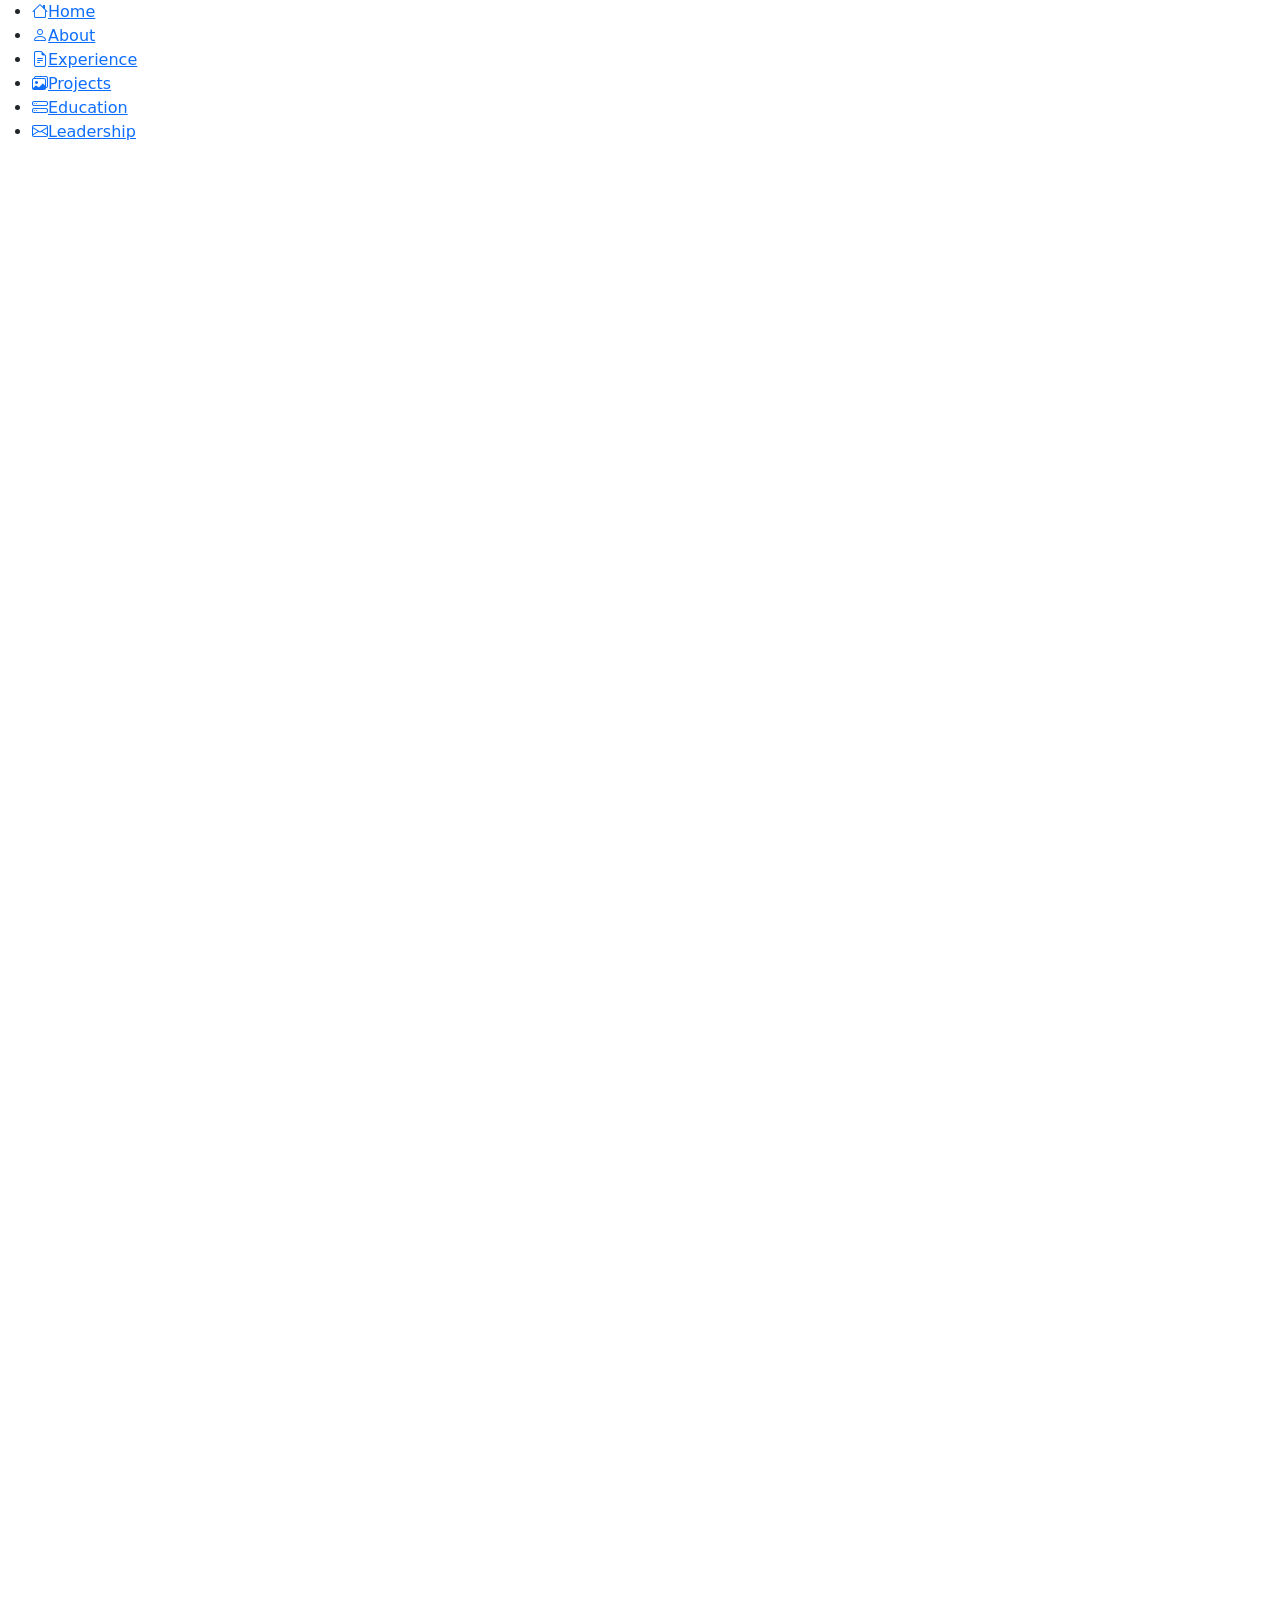
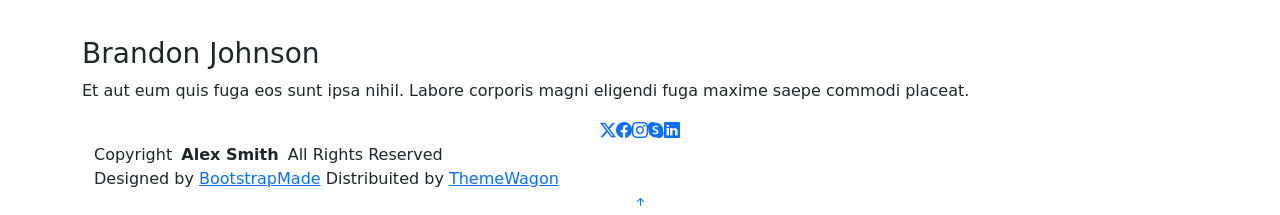
==== index.html @ 1431bc0f "initial commit" ====
<!DOCTYPE html>
<html lang="en">

<head>
  <meta charset="utf-8">
  <meta content="width=device-width, initial-scale=1.0" name="viewport">
  <title>Kashan Ali</title>
  <meta content="" name="description">
  <meta content="" name="keywords">

  <!-- Favicons -->
  <link href="assets/img/favicon.png" rel="icon">
  <link href="assets/img/apple-touch-icon.png" rel="apple-touch-icon">

  <!-- Fonts -->
  <link href="https://fonts.googleapis.com" rel="preconnect">
  <link href="https://fonts.gstatic.com" rel="preconnect" crossorigin>
  <link href="https://fonts.googleapis.com/css2?family=Roboto:ital,wght@0,100;0,300;0,400;0,500;0,700;0,900;1,100;1,300;1,400;1,500;1,700;1,900&family=Poppins:ital,wght@0,100;0,200;0,300;0,400;0,500;0,600;0,700;0,800;0,900;1,100;1,200;1,300;1,400;1,500;1,600;1,700;1,800;1,900&family=Raleway:ital,wght@0,100;0,200;0,300;0,400;0,500;0,600;0,700;0,800;0,900;1,100;1,200;1,300;1,400;1,500;1,600;1,700;1,800;1,900&display=swap" rel="stylesheet">

  <!-- Vendor CSS Files -->
  <link href="assets/vendor/bootstrap/css/bootstrap.min.css" rel="stylesheet">
  <link href="assets/vendor/bootstrap-icons/bootstrap-icons.css" rel="stylesheet">
  <link href="assets/vendor/aos/aos.css" rel="stylesheet">
  <link href="assets/vendor/glightbox/css/glightbox.min.css" rel="stylesheet">
  <link href="assets/vendor/swiper/swiper-bundle.min.css" rel="stylesheet">

  <!-- Main CSS File -->
  <link href="assets/css/main.css" rel="stylesheet">

  <!-- =======================================================
  * Template Name: MyResume
  * Template URL: https://bootstrapmade.com/free-html-bootstrap-template-my-resume/
  * Updated: Jun 29 2024 with Bootstrap v5.3.3
  * Author: BootstrapMade.com
  * License: https://bootstrapmade.com/license/
  ======================================================== -->
</head>

<body class="index-page">

  <header id="header" class="header d-flex flex-column justify-content-center">

    <i class="header-toggle d-xl-none bi bi-list"></i>

    <nav id="navmenu" class="navmenu">
      <ul>
        <li><a href="#hero" class="active"><i class="bi bi-house navicon"></i><span>Home</span></a></li>
        <li><a href="#about"><i class="bi bi-person navicon"></i><span>About</span></a></li>
        <li><a href="#resume"><i class="bi bi-file-earmark-text navicon"></i><span>Experience</span></a></li>
        <li><a href="#portfolio"><i class="bi bi-images navicon"></i><span>Projects</span></a></li>
        <li><a href="#services"><i class="bi bi-hdd-stack navicon"></i><span>Education</span></a></li>
        <li><a href="#contact"><i class="bi bi-envelope navicon"></i><span>Leadership</span></a></li>
      </ul>
    </nav>

  </header>

  <main class="main">

    <!-- Hero Section -->
    <section id="hero" class="hero section light-background">

      <img src="assets/img/hero-bg.jpg" alt="">

      <div class="container" data-aos="zoom-out">
        <div class="row justify-content-center">
          <div class="col-lg-9">
            <h2>Kashan Ali</h2>
            <p>I'm <span class="typed" data-typed-items="Designer, Developer, Freelancer, Photographer">Full-Stack Developer</span><span class="typed-cursor typed-cursor--blink" aria-hidden="true"></span></p>
            <div class="social-links">
              <a href="#"><i class="bi bi-twitter-x"></i></a>
              <a href="#"><i class="bi bi-facebook"></i></a>
              <a href="#"><i class="bi bi-instagram"></i></a>
              <a href="http://www.linkedin.com/in/kashan-ali-khan"><i class="bi bi-linkedin"></i></a>
            </div>
          </div>
        </div>
      </div>

    </section><!-- /Hero Section -->

    <!-- About Section -->
    <section id="about" class="about section">

      <!-- Section Title -->
      <div class="container section-title" data-aos="fade-up">
        <h2>About</h2>
        <p>I am pursuing a Bachelor's in Computer Science, with a focus on web development and software engineering. I am committed to building technical skills and applying them to projects rooted in cultural preservation, particularly around my home region of Chitral, Pakistan. My portfolio reflects hands-on experience across full-stack development, 3D modeling, and a continued passion for learning in these fields.</p>
      </div><!-- End Section Title -->

      <div class="container" data-aos="fade-up" data-aos-delay="100">

        <div class="row gy-4 justify-content-center">
          <div class="col-lg-4">
            <img src="assets/img/profile-img.jpg" class="img-fluid" alt="">
          </div>
          <div class="col-lg-8 content">
            <h2>AI/ML Engineer &amp; Web Developer.</h2>
            <p class="fst-italic py-3">
              Lorem ipsum dolor sit amet, consectetur adipiscing elit, sed do eiusmod tempor incididunt ut labore et dolore
              magna aliqua.
            </p>
            <div class="row">
              <div class="col-lg-6">
                <ul>
                  <li><i class="bi bi-chevron-right"></i> <strong>Birthday:</strong> <span>14 July 2007</span></li>
                  <li><i class="bi bi-chevron-right"></i> <strong>Website:</strong> <span>www.kashan.dev</span></li>
                  <li><i class="bi bi-chevron-right"></i> <strong>Email:</strong> <span>kashanali.mastuj@gmail.com</span></li>
                  <li><i class="bi bi-chevron-right"></i> <strong>City:</strong> <span>Islamabad, Pakistan</span></li>
                </ul>
              </div>
              <div class="col-lg-6">
                <ul>
                  <li><i class="bi bi-chevron-right"></i> <strong>Age:</strong> <span>19</span></li>
                  <li><i class="bi bi-chevron-right"></i> <strong>Degree:</strong> <span>Bachelors</span></li>
                  <li><i class="bi bi-chevron-right"></i> <strong>Linkedin:</strong> <span><a href="http://www.linkedin.com/in/kashan-ali-khan" target="_blank">Link</a></span></li>
                  <li><i class="bi bi-chevron-right"></i> <strong>Github:</strong> <span><a href="https://github.com/Kashan-A1i" target="_blank">Link</a></span></li>
                </ul>
              </div>
            </div>
            <p class="py-3">
              Officiis eligendi itaque labore et dolorum mollitia officiis optio vero. Quisquam sunt adipisci omnis et ut. Nulla accusantium dolor incidunt officia tempore. Et eius omnis.
              Cupiditate ut dicta maxime officiis quidem quia. Sed et consectetur qui quia repellendus itaque neque.
            </p>
          </div>
        </div>

      </div>

    </section><!-- /About Section -->

    <!-- Skills Section -->
    <section id="skills" class="skills section">

      <!-- Section Title -->
      <div class="container section-title" data-aos="fade-up">
        <h2>Skills</h2>
      </div><!-- End Section Title -->

      <div class="container" data-aos="fade-up" data-aos-delay="100">

        <div class="row skills-content skills-animation">

          <div class="col-lg-6">

            <div class="progress">
              <span class="skill"><span>HTML</span> <i class="val">100%</i></span>
              <div class="progress-bar-wrap">
                <div class="progress-bar" role="progressbar" aria-valuenow="100" aria-valuemin="0" aria-valuemax="100"></div>
              </div>
            </div><!-- End Skills Item -->

            <div class="progress">
              <span class="skill"><span>CSS</span> <i class="val">90%</i></span>
              <div class="progress-bar-wrap">
                <div class="progress-bar" role="progressbar" aria-valuenow="90" aria-valuemin="0" aria-valuemax="100"></div>
              </div>
            </div><!-- End Skills Item -->

            <div class="progress">
              <span class="skill"><span>JavaScript</span> <i class="val">75%</i></span>
              <div class="progress-bar-wrap">
                <div class="progress-bar" role="progressbar" aria-valuenow="75" aria-valuemin="0" aria-valuemax="100"></div>
              </div>
            </div><!-- End Skills Item -->

          </div>

          <div class="col-lg-6">

            <div class="progress">
              <span class="skill"><span>PHP</span> <i class="val">80%</i></span>
              <div class="progress-bar-wrap">
                <div class="progress-bar" role="progressbar" aria-valuenow="80" aria-valuemin="0" aria-valuemax="100"></div>
              </div>
            </div><!-- End Skills Item -->

            <div class="progress">
              <span class="skill"><span>WordPress/CMS</span> <i class="val">90%</i></span>
              <div class="progress-bar-wrap">
                <div class="progress-bar" role="progressbar" aria-valuenow="90" aria-valuemin="0" aria-valuemax="100"></div>
              </div>
            </div><!-- End Skills Item -->

            <div class="progress">
              <span class="skill"><span>Photoshop</span> <i class="val">55%</i></span>
              <div class="progress-bar-wrap">
                <div class="progress-bar" role="progressbar" aria-valuenow="55" aria-valuemin="0" aria-valuemax="100"></div>
              </div>
            </div><!-- End Skills Item -->

          </div>

        </div>

      </div>

    </section><!-- /Skills Section -->

    <!-- Resume Section -->
    <section id="resume" class="resume section">

      <!-- Section Title -->
      <div class="container section-title" data-aos="fade-up">
        <h2>Resume</h2>
        <p>Magnam dolores commodi suscipit. Necessitatibus eius consequatur ex aliquid fuga eum quidem. Sit sint consectetur velit. Quisquam quos quisquam cupiditate. Et nemo qui impedit suscipit alias ea. Quia fugiat sit in iste officiis commodi quidem hic quas.</p>
      </div><!-- End Section Title -->

      <div class="container">

        <div class="row">

          <div class="col-lg-6" data-aos="fade-up" data-aos-delay="100">
            <h3 class="resume-title">Sumary</h3>

            <div class="resume-item pb-0">
              <h4>Brandon Johnson</h4>
              <p><em>Innovative and deadline-driven Graphic Designer with 3+ years of experience designing and developing user-centered digital/print marketing material from initial concept to final, polished deliverable.</em></p>
              <ul>
                <li>Portland par 127,Orlando, FL</li>
                <li>(123) 456-7891</li>
                <li>alice.barkley@example.com</li>
              </ul>
            </div><!-- Edn Resume Item -->

            <h3 class="resume-title">Education</h3>
            <div class="resume-item">
              <h4>Master of Fine Arts &amp; Graphic Design</h4>
              <h5>2015 - 2016</h5>
              <p><em>Rochester Institute of Technology, Rochester, NY</em></p>
              <p>Qui deserunt veniam. Et sed aliquam labore tempore sed quisquam iusto autem sit. Ea vero voluptatum qui ut dignissimos deleniti nerada porti sand markend</p>
            </div><!-- Edn Resume Item -->

            <div class="resume-item">
              <h4>Bachelor of Fine Arts &amp; Graphic Design</h4>
              <h5>2010 - 2014</h5>
              <p><em>Rochester Institute of Technology, Rochester, NY</em></p>
              <p>Quia nobis sequi est occaecati aut. Repudiandae et iusto quae reiciendis et quis Eius vel ratione eius unde vitae rerum voluptates asperiores voluptatem Earum molestiae consequatur neque etlon sader mart dila</p>
            </div><!-- Edn Resume Item -->

          </div>

          <div class="col-lg-6" data-aos="fade-up" data-aos-delay="200">
            <h3 class="resume-title">Professional Experience</h3>
            <div class="resume-item">
              <h4>Senior graphic design specialist</h4>
              <h5>2019 - Present</h5>
              <p><em>Experion, New York, NY </em></p>
              <ul>
                <li>Lead in the design, development, and implementation of the graphic, layout, and production communication materials</li>
                <li>Delegate tasks to the 7 members of the design team and provide counsel on all aspects of the project. </li>
                <li>Supervise the assessment of all graphic materials in order to ensure quality and accuracy of the design</li>
                <li>Oversee the efficient use of production project budgets ranging from $2,000 - $25,000</li>
              </ul>
            </div><!-- Edn Resume Item -->

            <div class="resume-item">
              <h4>Graphic design specialist</h4>
              <h5>2017 - 2018</h5>
              <p><em>Stepping Stone Advertising, New York, NY</em></p>
              <ul>
                <li>Developed numerous marketing programs (logos, brochures,infographics, presentations, and advertisements).</li>
                <li>Managed up to 5 projects or tasks at a given time while under pressure</li>
                <li>Recommended and consulted with clients on the most appropriate graphic design</li>
                <li>Created 4+ design presentations and proposals a month for clients and account managers</li>
              </ul>
            </div><!-- Edn Resume Item -->

          </div>

        </div>

      </div>

    </section><!-- /Resume Section -->

    <!-- Portfolio Section -->
    <section id="portfolio" class="portfolio section">

      <!-- Section Title -->
      <div class="container section-title" data-aos="fade-up">
        <h2>Portfolio</h2>
        <p>Magnam dolores commodi suscipit. Necessitatibus eius consequatur ex aliquid fuga eum quidem. Sit sint consectetur velit. Quisquam quos quisquam cupiditate. Et nemo qui impedit suscipit alias ea. Quia fugiat sit in iste officiis commodi quidem hic quas.</p>
      </div><!-- End Section Title -->

      <div class="container">

        <div class="isotope-layout" data-default-filter="*" data-layout="masonry" data-sort="original-order">

          <ul class="portfolio-filters isotope-filters" data-aos="fade-up" data-aos-delay="100">
            <li data-filter="*" class="filter-active">All</li>
            <li data-filter=".filter-app">App</li>
            <li data-filter=".filter-product">Card</li>
            <li data-filter=".filter-branding">Web</li>
          </ul><!-- End Portfolio Filters -->

          <div class="row gy-4 isotope-container" data-aos="fade-up" data-aos-delay="200">

            <div class="col-lg-4 col-md-6 portfolio-item isotope-item filter-app">
              <img src="assets/img/masonry-portfolio/masonry-portfolio-1.jpg" class="img-fluid" alt="">
              <div class="portfolio-info">
                <h4>App 1</h4>
                <p>Lorem ipsum, dolor sit</p>
                <a href="assets/img/masonry-portfolio/masonry-portfolio-1.jpg" title="App 1" data-gallery="portfolio-gallery-app" class="glightbox preview-link"><i class="bi bi-zoom-in"></i></a>
                <a href="portfolio-details.html" title="More Details" class="details-link"><i class="bi bi-link-45deg"></i></a>
              </div>
            </div><!-- End Portfolio Item -->

            <div class="col-lg-4 col-md-6 portfolio-item isotope-item filter-product">
              <img src="assets/img/masonry-portfolio/masonry-portfolio-2.jpg" class="img-fluid" alt="">
              <div class="portfolio-info">
                <h4>Product 1</h4>
                <p>Lorem ipsum, dolor sit</p>
                <a href="assets/img/masonry-portfolio/masonry-portfolio-2.jpg" title="Product 1" data-gallery="portfolio-gallery-product" class="glightbox preview-link"><i class="bi bi-zoom-in"></i></a>
                <a href="portfolio-details.html" title="More Details" class="details-link"><i class="bi bi-link-45deg"></i></a>
              </div>
            </div><!-- End Portfolio Item -->

            <div class="col-lg-4 col-md-6 portfolio-item isotope-item filter-branding">
              <img src="assets/img/masonry-portfolio/masonry-portfolio-3.jpg" class="img-fluid" alt="">
              <div class="portfolio-info">
                <h4>Branding 1</h4>
                <p>Lorem ipsum, dolor sit</p>
                <a href="assets/img/masonry-portfolio/masonry-portfolio-3.jpg" title="Branding 1" data-gallery="portfolio-gallery-branding" class="glightbox preview-link"><i class="bi bi-zoom-in"></i></a>
                <a href="portfolio-details.html" title="More Details" class="details-link"><i class="bi bi-link-45deg"></i></a>
              </div>
            </div><!-- End Portfolio Item -->

            <div class="col-lg-4 col-md-6 portfolio-item isotope-item filter-app">
              <img src="assets/img/masonry-portfolio/masonry-portfolio-4.jpg" class="img-fluid" alt="">
              <div class="portfolio-info">
                <h4>App 2</h4>
                <p>Lorem ipsum, dolor sit</p>
                <a href="assets/img/masonry-portfolio/masonry-portfolio-4.jpg" title="App 2" data-gallery="portfolio-gallery-app" class="glightbox preview-link"><i class="bi bi-zoom-in"></i></a>
                <a href="portfolio-details.html" title="More Details" class="details-link"><i class="bi bi-link-45deg"></i></a>
              </div>
            </div><!-- End Portfolio Item -->

            <div class="col-lg-4 col-md-6 portfolio-item isotope-item filter-product">
              <img src="assets/img/masonry-portfolio/masonry-portfolio-5.jpg" class="img-fluid" alt="">
              <div class="portfolio-info">
                <h4>Product 2</h4>
                <p>Lorem ipsum, dolor sit</p>
                <a href="assets/img/masonry-portfolio/masonry-portfolio-5.jpg" title="Product 2" data-gallery="portfolio-gallery-product" class="glightbox preview-link"><i class="bi bi-zoom-in"></i></a>
                <a href="portfolio-details.html" title="More Details" class="details-link"><i class="bi bi-link-45deg"></i></a>
              </div>
            </div><!-- End Portfolio Item -->

            <div class="col-lg-4 col-md-6 portfolio-item isotope-item filter-branding">
              <img src="assets/img/masonry-portfolio/masonry-portfolio-6.jpg" class="img-fluid" alt="">
              <div class="portfolio-info">
                <h4>Branding 2</h4>
                <p>Lorem ipsum, dolor sit</p>
                <a href="assets/img/masonry-portfolio/masonry-portfolio-6.jpg" title="Branding 2" data-gallery="portfolio-gallery-branding" class="glightbox preview-link"><i class="bi bi-zoom-in"></i></a>
                <a href="portfolio-details.html" title="More Details" class="details-link"><i class="bi bi-link-45deg"></i></a>
              </div>
            </div><!-- End Portfolio Item -->

            <div class="col-lg-4 col-md-6 portfolio-item isotope-item filter-app">
              <img src="assets/img/masonry-portfolio/masonry-portfolio-7.jpg" class="img-fluid" alt="">
              <div class="portfolio-info">
                <h4>App 3</h4>
                <p>Lorem ipsum, dolor sit</p>
                <a href="assets/img/masonry-portfolio/masonry-portfolio-7.jpg" title="App 3" data-gallery="portfolio-gallery-app" class="glightbox preview-link"><i class="bi bi-zoom-in"></i></a>
                <a href="portfolio-details.html" title="More Details" class="details-link"><i class="bi bi-link-45deg"></i></a>
              </div>
            </div><!-- End Portfolio Item -->

            <div class="col-lg-4 col-md-6 portfolio-item isotope-item filter-product">
              <img src="assets/img/masonry-portfolio/masonry-portfolio-8.jpg" class="img-fluid" alt="">
              <div class="portfolio-info">
                <h4>Product 3</h4>
                <p>Lorem ipsum, dolor sit</p>
                <a href="assets/img/masonry-portfolio/masonry-portfolio-8.jpg" title="Product 3" data-gallery="portfolio-gallery-product" class="glightbox preview-link"><i class="bi bi-zoom-in"></i></a>
                <a href="portfolio-details.html" title="More Details" class="details-link"><i class="bi bi-link-45deg"></i></a>
              </div>
            </div><!-- End Portfolio Item -->

            <div class="col-lg-4 col-md-6 portfolio-item isotope-item filter-branding">
              <img src="assets/img/masonry-portfolio/masonry-portfolio-9.jpg" class="img-fluid" alt="">
              <div class="portfolio-info">
                <h4>Branding 3</h4>
                <p>Lorem ipsum, dolor sit</p>
                <a href="assets/img/masonry-portfolio/masonry-portfolio-9.jpg" title="Branding 2" data-gallery="portfolio-gallery-branding" class="glightbox preview-link"><i class="bi bi-zoom-in"></i></a>
                <a href="portfolio-details.html" title="More Details" class="details-link"><i class="bi bi-link-45deg"></i></a>
              </div>
            </div><!-- End Portfolio Item -->

          </div><!-- End Portfolio Container -->

        </div>

      </div>

    </section><!-- /Portfolio Section -->

    <!-- Services Section -->
    <section id="services" class="services section">

      <!-- Section Title -->
      <div class="container section-title" data-aos="fade-up">
        <h2>Services</h2>
        <p>Magnam dolores commodi suscipit. Necessitatibus eius consequatur ex aliquid fuga eum quidem. Sit sint consectetur velit. Quisquam quos quisquam cupiditate. Et nemo qui impedit suscipit alias ea. Quia fugiat sit in iste officiis commodi quidem hic quas.</p>
      </div><!-- End Section Title -->

      <div class="container">

        <div class="row gy-4">

          <div class="col-lg-4 col-md-6" data-aos="fade-up" data-aos-delay="100">
            <div class="service-item item-cyan position-relative">
              <div class="icon">
                <svg width="100" height="100" viewBox="0 0 600 600" xmlns="http://www.w3.org/2000/svg">
                  <path stroke="none" stroke-width="0" fill="#f5f5f5" d="M300,521.0016835830174C376.1290562159157,517.8887921683347,466.0731472004068,529.7835943286574,510.70327084640275,468.03025145048787C554.3714126377745,407.6079735673963,508.03601936045806,328.9844924480964,491.2728898941984,256.3432110539036C474.5976632858925,184.082847569629,479.9380746630129,96.60480741107993,416.23090153303,58.64404602377083C348.86323505073057,18.502131276798302,261.93793281208167,40.57373210992963,193.5410806939664,78.93577620505333C130.42746243093433,114.334589627462,98.30271207620316,179.96522072025542,76.75703585869454,249.04625023123273C51.97151888228291,328.5150500222984,13.704378332031375,421.85034740162234,66.52175969318436,486.19268352777647C119.04800174914682,550.1803526380478,217.28368757567262,524.383925680826,300,521.0016835830174"></path>
                </svg>
                <i class="bi bi-activity"></i>
              </div>
              <a href="#" class="stretched-link">
                <h3>Nesciunt Mete</h3>
              </a>
              <p>Provident nihil minus qui consequatur non omnis maiores. Eos accusantium minus dolores iure perferendis tempore et consequatur.</p>
            </div>
          </div><!-- End Service Item -->

          <div class="col-lg-4 col-md-6" data-aos="fade-up" data-aos-delay="200">
            <div class="service-item item-orange position-relative">
              <div class="icon">
                <svg width="100" height="100" viewBox="0 0 600 600" xmlns="http://www.w3.org/2000/svg">
                  <path stroke="none" stroke-width="0" fill="#f5f5f5" d="M300,582.0697525312426C382.5290701553225,586.8405444964366,449.9789794690241,525.3245884688669,502.5850820975895,461.55621195738473C556.606425686781,396.0723002908107,615.8543463187945,314.28637112970534,586.6730223649479,234.56875336149918C558.9533121215079,158.8439757836574,454.9685369536778,164.00468322053177,381.49747125262974,130.76875717737553C312.15926192815925,99.40240125094834,248.97055460311594,18.661163978235184,179.8680185752513,50.54337015887873C110.5421016452524,82.52863877960104,119.82277516462835,180.83849132639028,109.12597500060166,256.43424936330496C100.08760227029461,320.3096726198365,92.17705696193138,384.0621239912766,124.79988738764834,439.7174275375508C164.83382741302287,508.01625554203684,220.96474134820875,577.5009287672846,300,582.0697525312426"></path>
                </svg>
                <i class="bi bi-broadcast"></i>
              </div>
              <a href="#" class="stretched-link">
                <h3>Eosle Commodi</h3>
              </a>
              <p>Ut autem aut autem non a. Sint sint sit facilis nam iusto sint. Libero corrupti neque eum hic non ut nesciunt dolorem.</p>
            </div>
          </div><!-- End Service Item -->

          <div class="col-lg-4 col-md-6" data-aos="fade-up" data-aos-delay="300">
            <div class="service-item item-teal position-relative">
              <div class="icon">
                <svg width="100" height="100" viewBox="0 0 600 600" xmlns="http://www.w3.org/2000/svg">
                  <path stroke="none" stroke-width="0" fill="#f5f5f5" d="M300,541.5067337569781C382.14930387511276,545.0595476570109,479.8736841581634,548.3450877840088,526.4010558755058,480.5488172755941C571.5218469581645,414.80211281144784,517.5187510058486,332.0715597781072,496.52539010469104,255.14436215662573C477.37192572678356,184.95920475031193,473.57363656557914,105.61284051026155,413.0603344069578,65.22779650032875C343.27470386102294,18.654635553484475,251.2091493199835,5.337323636656869,175.0934190732945,40.62881213300186C97.87086631185822,76.43348514350839,51.98124368387456,156.15599469081315,36.44837278890362,239.84606092416172C21.716077023791087,319.22268207091537,43.775223500013084,401.1760424656574,96.891909868211,461.97329694683043C147.22146801428983,519.5804099606455,223.5754009179313,538.201503339737,300,541.5067337569781"></path>
                </svg>
                <i class="bi bi-easel"></i>
              </div>
              <a href="#" class="stretched-link">
                <h3>Ledo Markt</h3>
              </a>
              <p>Ut excepturi voluptatem nisi sed. Quidem fuga consequatur. Minus ea aut. Vel qui id voluptas adipisci eos earum corrupti.</p>
            </div>
          </div><!-- End Service Item -->

          <div class="col-lg-4 col-md-6" data-aos="fade-up" data-aos-delay="400">
            <div class="service-item item-red position-relative">
              <div class="icon">
                <svg width="100" height="100" viewBox="0 0 600 600" xmlns="http://www.w3.org/2000/svg">
                  <path stroke="none" stroke-width="0" fill="#f5f5f5" d="M300,503.46388370962813C374.79870501325706,506.71871716319447,464.8034551963731,527.1746412648533,510.4981551193396,467.86667711651364C555.9287308511215,408.9015244558933,512.6030010748507,327.5744911775523,490.211057578863,256.5855673507754C471.097692560561,195.9906835881958,447.69079081568157,138.11976852964426,395.19560036434837,102.3242989838813C329.3053358748298,57.3949838291264,248.02791733380457,8.279543830951368,175.87071277845988,42.242879143198664C103.41431057327972,76.34704239035025,93.79494320519305,170.9812938413882,81.28167332365135,250.07896920659033C70.17666984294237,320.27484674793965,64.84698225790005,396.69656628748305,111.28512138212992,450.4950937839243C156.20124167950087,502.5303643271138,231.32542653798444,500.4755392045468,300,503.46388370962813"></path>
                </svg>
                <i class="bi bi-bounding-box-circles"></i>
              </div>
              <a href="#" class="stretched-link">
                <h3>Asperiores Commodit</h3>
              </a>
              <p>Non et temporibus minus omnis sed dolor esse consequatur. Cupiditate sed error ea fuga sit provident adipisci neque.</p>
              <a href="#" class="stretched-link"></a>
            </div>
          </div><!-- End Service Item -->

          <div class="col-lg-4 col-md-6" data-aos="fade-up" data-aos-delay="500">
            <div class="service-item item-indigo position-relative">
              <div class="icon">
                <svg width="100" height="100" viewBox="0 0 600 600" xmlns="http://www.w3.org/2000/svg">
                  <path stroke="none" stroke-width="0" fill="#f5f5f5" d="M300,532.3542879108572C369.38199826031484,532.3153073249985,429.10787420159085,491.63046689027357,474.5244479745417,439.17860296908856C522.8885846962883,383.3225815378663,569.1668002868075,314.3205725914397,550.7432151929288,242.7694973846089C532.6665558377875,172.5657663291529,456.2379748765914,142.6223662098291,390.3689995646985,112.34683881706744C326.66090330228417,83.06452184765237,258.84405631176094,53.51806209861945,193.32584062364296,78.48882559362697C121.61183558270385,105.82097193414197,62.805066853699245,167.19869350419734,48.57481801355237,242.6138429142374C34.843463184063346,315.3850353017275,76.69343916112496,383.4422959591041,125.22947124332185,439.3748458443577C170.7312796277747,491.8107796887764,230.57421082200815,532.3932930995766,300,532.3542879108572"></path>
                </svg>
                <i class="bi bi-calendar4-week icon"></i>
              </div>
              <a href="#" class="stretched-link">
                <h3>Velit Doloremque</h3>
              </a>
              <p>Cumque et suscipit saepe. Est maiores autem enim facilis ut aut ipsam corporis aut. Sed animi at autem alias eius labore.</p>
              <a href="#" class="stretched-link"></a>
            </div>
          </div><!-- End Service Item -->

          <div class="col-lg-4 col-md-6" data-aos="fade-up" data-aos-delay="600">
            <div class="service-item item-pink position-relative">
              <div class="icon">
                <svg width="100" height="100" viewBox="0 0 600 600" xmlns="http://www.w3.org/2000/svg">
                  <path stroke="none" stroke-width="0" fill="#f5f5f5" d="M300,566.797414625762C385.7384707136149,576.1784315230908,478.7894351017131,552.8928747891023,531.9192734346935,484.94944893311C584.6109503024035,417.5663521118492,582.489472248146,322.67544863468447,553.9536738515405,242.03673114598146C529.1557734026468,171.96086150256528,465.24506316201064,127.66468636344209,395.9583748389544,100.7403814666027C334.2173773831606,76.7482773500951,269.4350130405921,84.62216499799875,207.1952322260088,107.2889140133804C132.92018162631612,134.33871894543012,41.79353780512637,160.00259165414826,22.644507872594943,236.69541883565114C3.319112789854554,314.0945973066697,72.72355303640163,379.243833228382,124.04198916343866,440.3218312028393C172.9286146004772,498.5055451809895,224.45579914871206,558.5317968840102,300,566.797414625762"></path>
                </svg>
                <i class="bi bi-chat-square-text"></i>
              </div>
              <a href="#" class="stretched-link">
                <h3>Dolori Architecto</h3>
              </a>
              <p>Hic molestias ea quibusdam eos. Fugiat enim doloremque aut neque non et debitis iure. Corrupti recusandae ducimus enim.</p>
              <a href="#" class="stretched-link"></a>
            </div>
          </div><!-- End Service Item -->

        </div>

      </div>

    </section><!-- /Services Section -->

    <!-- Testimonials Section -->
    <section id="testimonials" class="testimonials section">

      <!-- Section Title -->
      <div class="container section-title" data-aos="fade-up">
        <h2>Testimonials</h2>
        <p>Necessitatibus eius consequatur ex aliquid fuga eum quidem sint consectetur velit</p>
      </div><!-- End Section Title -->

      <div class="container" data-aos="fade-up" data-aos-delay="100">

        <div class="swiper init-swiper">
          <script type="application/json" class="swiper-config">
            {
              "loop": true,
              "speed": 600,
              "autoplay": {
                "delay": 5000
              },
              "slidesPerView": "auto",
              "pagination": {
                "el": ".swiper-pagination",
                "type": "bullets",
                "clickable": true
              }
            }
          </script>
          <div class="swiper-wrapper">

            <div class="swiper-slide">
              <div class="testimonial-item">
                <div class="row gy-4 justify-content-center">
                  <div class="col-lg-6">
                    <div class="testimonial-content">
                      <p>
                        <i class="bi bi-quote quote-icon-left"></i>
                        <span>Proin iaculis purus consequat sem cure digni ssim donec porttitora entum suscipit rhoncus. Accusantium quam, ultricies eget id, aliquam eget nibh et. Maecen aliquam, risus at semper.</span>
                        <i class="bi bi-quote quote-icon-right"></i>
                      </p>
                      <h3>Saul Goodman</h3>
                      <h4>Ceo &amp; Founder</h4>
                      <div class="stars">
                        <i class="bi bi-star-fill"></i><i class="bi bi-star-fill"></i><i class="bi bi-star-fill"></i><i class="bi bi-star-fill"></i><i class="bi bi-star-fill"></i>
                      </div>
                    </div>
                  </div>
                  <div class="col-lg-2 text-center">
                    <img src="assets/img/testimonials/testimonials-1.jpg" class="img-fluid testimonial-img" alt="">
                  </div>
                </div>
              </div>
            </div><!-- End testimonial item -->

            <div class="swiper-slide">
              <div class="testimonial-item">
                <div class="row gy-4 justify-content-center">
                  <div class="col-lg-6">
                    <div class="testimonial-content">
                      <p>
                        <i class="bi bi-quote quote-icon-left"></i>
                        <span>Export tempor illum tamen malis malis eram quae irure esse labore quem cillum quid cillum eram malis quorum velit fore eram velit sunt aliqua noster fugiat irure amet legam anim culpa.</span>
                        <i class="bi bi-quote quote-icon-right"></i>
                      </p>
                      <h3>Sara Wilsson</h3>
                      <h4>Designer</h4>
                      <div class="stars">
                        <i class="bi bi-star-fill"></i><i class="bi bi-star-fill"></i><i class="bi bi-star-fill"></i><i class="bi bi-star-fill"></i><i class="bi bi-star-fill"></i>
                      </div>
                    </div>
                  </div>
                  <div class="col-lg-2 text-center">
                    <img src="assets/img/testimonials/testimonials-2.jpg" class="img-fluid testimonial-img" alt="">
                  </div>
                </div>
              </div>
            </div><!-- End testimonial item -->

            <div class="swiper-slide">
              <div class="testimonial-item">
                <div class="row gy-4 justify-content-center">
                  <div class="col-lg-6">
                    <div class="testimonial-content">
                      <p>
                        <i class="bi bi-quote quote-icon-left"></i>
                        <span>Enim nisi quem export duis labore cillum quae magna enim sint quorum nulla quem veniam duis minim tempor labore quem eram duis noster aute amet eram fore quis sint minim.</span>
                        <i class="bi bi-quote quote-icon-right"></i>
                      </p>
                      <h3>Jena Karlis</h3>
                      <h4>Store Owner</h4>
                      <div class="stars">
                        <i class="bi bi-star-fill"></i><i class="bi bi-star-fill"></i><i class="bi bi-star-fill"></i><i class="bi bi-star-fill"></i><i class="bi bi-star-fill"></i>
                      </div>
                    </div>
                  </div>
                  <div class="col-lg-2 text-center">
                    <img src="assets/img/testimonials/testimonials-3.jpg" class="img-fluid testimonial-img" alt="">
                  </div>
                </div>
              </div>
            </div><!-- End testimonial item -->

            <div class="swiper-slide">
              <div class="testimonial-item">
                <div class="row gy-4 justify-content-center">
                  <div class="col-lg-6">
                    <div class="testimonial-content">
                      <p>
                        <i class="bi bi-quote quote-icon-left"></i>
                        <span>Fugiat enim eram quae cillum dolore dolor amet nulla culpa multos export minim fugiat minim velit minim dolor enim duis veniam ipsum anim magna sunt elit fore quem dolore labore illum veniam.</span>
                        <i class="bi bi-quote quote-icon-right"></i>
                      </p>
                      <h3>John Larson</h3>
                      <h4>Entrepreneur</h4>
                      <div class="stars">
                        <i class="bi bi-star-fill"></i><i class="bi bi-star-fill"></i><i class="bi bi-star-fill"></i><i class="bi bi-star-fill"></i><i class="bi bi-star-fill"></i>
                      </div>
                    </div>
                  </div>
                  <div class="col-lg-2 text-center">
                    <img src="assets/img/testimonials/testimonials-4.jpg" class="img-fluid testimonial-img" alt="">
                  </div>
                </div>
              </div>
            </div><!-- End testimonial item -->

          </div>
          <div class="swiper-pagination"></div>
        </div>

      </div>

    </section><!-- /Testimonials Section -->

    <!-- Contact Section -->
    <section id="contact" class="contact section">

      <!-- Section Title -->
      <div class="container section-title" data-aos="fade-up">
        <h2>Contact</h2>
        <p>Necessitatibus eius consequatur ex aliquid fuga eum quidem sint consectetur velit</p>
      </div><!-- End Section Title -->

      <div class="container" data-aos="fade" data-aos-delay="100">

        <div class="row gy-4">

          <div class="col-lg-4">
            <div class="info-item d-flex" data-aos="fade-up" data-aos-delay="200">
              <i class="bi bi-geo-alt flex-shrink-0"></i>
              <div>
                <h3>Address</h3>
                <p>A108 Adam Street, New York, NY 535022</p>
              </div>
            </div><!-- End Info Item -->

            <div class="info-item d-flex" data-aos="fade-up" data-aos-delay="300">
              <i class="bi bi-telephone flex-shrink-0"></i>
              <div>
                <h3>Call Us</h3>
                <p>+1 5589 55488 55</p>
              </div>
            </div><!-- End Info Item -->

            <div class="info-item d-flex" data-aos="fade-up" data-aos-delay="400">
              <i class="bi bi-envelope flex-shrink-0"></i>
              <div>
                <h3>Email Us</h3>
                <p>info@example.com</p>
              </div>
            </div><!-- End Info Item -->

          </div>

          <div class="col-lg-8">
            <form action="forms/contact.php" method="post" class="php-email-form" data-aos="fade-up" data-aos-delay="200">
              <div class="row gy-4">

                <div class="col-md-6">
                  <input type="text" name="name" class="form-control" placeholder="Your Name" required="">
                </div>

                <div class="col-md-6 ">
                  <input type="email" class="form-control" name="email" placeholder="Your Email" required="">
                </div>

                <div class="col-md-12">
                  <input type="text" class="form-control" name="subject" placeholder="Subject" required="">
                </div>

                <div class="col-md-12">
                  <textarea class="form-control" name="message" rows="6" placeholder="Message" required=""></textarea>
                </div>

                <div class="col-md-12 text-center">
                  <div class="loading">Loading</div>
                  <div class="error-message"></div>
                  <div class="sent-message">Your message has been sent. Thank you!</div>

                  <button type="submit">Send Message</button>
                </div>

              </div>
            </form>
          </div><!-- End Contact Form -->

        </div>

      </div>

    </section><!-- /Contact Section -->

  </main>

  <footer id="footer" class="footer position-relative light-background">
    <div class="container">
      <h3 class="sitename">Brandon Johnson</h3>
      <p>Et aut eum quis fuga eos sunt ipsa nihil. Labore corporis magni eligendi fuga maxime saepe commodi placeat.</p>
      <div class="social-links d-flex justify-content-center">
        <a href=""><i class="bi bi-twitter-x"></i></a>
        <a href=""><i class="bi bi-facebook"></i></a>
        <a href=""><i class="bi bi-instagram"></i></a>
        <a href=""><i class="bi bi-skype"></i></a>
        <a href=""><i class="bi bi-linkedin"></i></a>
      </div>
      <div class="container">
        <div class="copyright">
          <span>Copyright</span> <strong class="px-1 sitename">Alex Smith</strong> <span>All Rights Reserved</span>
        </div>
        <div class="credits">
          <!-- All the links in the footer should remain intact. -->
          <!-- You can delete the links only if you've purchased the pro version. -->
          <!-- Licensing information: https://bootstrapmade.com/license/ -->
          <!-- Purchase the pro version with working PHP/AJAX contact form: [buy-url] -->
          Designed by <a href="https://bootstrapmade.com/">BootstrapMade</a> Distribuited by <a href="https://themewagon.com">ThemeWagon</a>
        </div>
      </div>
    </div>
  </footer>

  <!-- Scroll Top -->
  <a href="#" id="scroll-top" class="scroll-top d-flex align-items-center justify-content-center"><i class="bi bi-arrow-up-short"></i></a>

  <!-- Preloader -->
  <div id="preloader"></div>

  <!-- Vendor JS Files -->
  <script src="assets/vendor/bootstrap/js/bootstrap.bundle.min.js"></script>
  <script src="assets/vendor/php-email-form/validate.js"></script>
  <script src="assets/vendor/aos/aos.js"></script>
  <script src="assets/vendor/typed.js/typed.umd.js"></script>
  <script src="assets/vendor/purecounter/purecounter_vanilla.js"></script>
  <script src="assets/vendor/waypoints/noframework.waypoints.js"></script>
  <script src="assets/vendor/glightbox/js/glightbox.min.js"></script>
  <script src="assets/vendor/imagesloaded/imagesloaded.pkgd.min.js"></script>
  <script src="assets/vendor/isotope-layout/isotope.pkgd.min.js"></script>
  <script src="assets/vendor/swiper/swiper-bundle.min.js"></script>

  <!-- Main JS File -->
  <script src="assets/js/main.js"></script>

</body>

</html>
---- assets/css/main.css ----
/**
* Template Name: MyResume
* Template URL: https://bootstrapmade.com/free-html-bootstrap-template-my-resume/
* Updated: Jun 29 2024 with Bootstrap v5.3.3
* Author: BootstrapMade.com
* License: https://bootstrapmade.com/license/
*/

/*--------------------------------------------------------------
# Font & Color Variables
# Help: https://bootstrapmade.com/color-system/
--------------------------------------------------------------*/
/* Fonts */
:root {
  --default-font: "Roboto",  system-ui, -apple-system, "Segoe UI", Roboto, "Helvetica Neue", Arial, "Noto Sans", "Liberation Sans", sans-serif, "Apple Color Emoji", "Segoe UI Emoji", "Segoe UI Symbol", "Noto Color Emoji";
  --heading-font: "Raleway",  sans-serif;
  --nav-font: "Poppins",  sans-serif;
}

/* Global Colors - The following color variables are used throughout the website. Updating them here will change the color scheme of the entire website */
:root { 
  --background-color: #ffffff; /* Background color for the entire website, including individual sections */
  --default-color: #272829; /* Default color used for the majority of the text content across the entire website */
  --heading-color: #45505b; /* Color for headings, subheadings and title throughout the website */
  --accent-color: #0563bb; /* Accent color that represents your brand on the website. It's used for buttons, links, and other elements that need to stand out */
  --surface-color: #ffffff; /* The surface color is used as a background of boxed elements within sections, such as cards, icon boxes, or other elements that require a visual separation from the global background. */
  --contrast-color: #ffffff; /* Contrast color for text, ensuring readability against backgrounds of accent, heading, or default colors. */
}

/* Nav Menu Colors - The following color variables are used specifically for the navigation menu. They are separate from the global colors to allow for more customization options */
:root {
  --nav-color: #45505b;  /* The default color of the main navmenu links */
  --nav-hover-color: #0563bb; /* Applied to main navmenu links when they are hovered over or active */
  --nav-mobile-background-color: #ffffff; /* Used as the background color for mobile navigation menu */
  --nav-dropdown-background-color: #ffffff; /* Used as the background color for dropdown items that appear when hovering over primary navigation items */
  --nav-dropdown-color: #212529; /* Used for navigation links of the dropdown items in the navigation menu. */
  --nav-dropdown-hover-color: #0563bb; /* Similar to --nav-hover-color, this color is applied to dropdown navigation links when they are hovered over. */
}

/* Color Presets - These classes override global colors when applied to any section or element, providing reuse of the sam color scheme. */

.light-background {
  --background-color: #f9f9f9;
  --surface-color: #ffffff;
}

.dark-background {
  --background-color: #060606;
  --default-color: #ffffff;
  --heading-color: #ffffff;
  --surface-color: #252525;
  --contrast-color: #ffffff;
}

/* Smooth scroll */
:root {
  scroll-behavior: smooth;
}

/*--------------------------------------------------------------
# General Styling & Shared Classes
--------------------------------------------------------------*/
body {
  color: var(--default-color);
  background-color: var(--background-color);
  font-family: var(--default-font);
}

a {
  color: var(--accent-color);
  text-decoration: none;
  transition: 0.3s;
}

a:hover {
  color: color-mix(in srgb, var(--accent-color), transparent 25%);
  text-decoration: none;
}

h1,
h2,
h3,
h4,
h5,
h6 {
  color: var(--heading-color);
  font-family: var(--heading-font);
}

/* PHP Email Form Messages
------------------------------*/
.php-email-form .error-message {
  display: none;
  background: #df1529;
  color: #ffffff;
  text-align: left;
  padding: 15px;
  margin-bottom: 24px;
  font-weight: 600;
}

.php-email-form .sent-message {
  display: none;
  color: #ffffff;
  background: #059652;
  text-align: center;
  padding: 15px;
  margin-bottom: 24px;
  font-weight: 600;
}

.php-email-form .loading {
  display: none;
  background: var(--surface-color);
  text-align: center;
  padding: 15px;
  margin-bottom: 24px;
}

.php-email-form .loading:before {
  content: "";
  display: inline-block;
  border-radius: 50%;
  width: 24px;
  height: 24px;
  margin: 0 10px -6px 0;
  border: 3px solid var(--accent-color);
  border-top-color: var(--surface-color);
  animation: php-email-form-loading 1s linear infinite;
}

@keyframes php-email-form-loading {
  0% {
    transform: rotate(0deg);
  }

  100% {
    transform: rotate(360deg);
  }
}

/*--------------------------------------------------------------
# Global Header
--------------------------------------------------------------*/
.header {
  color: var(--default-color);
  position: fixed;
  top: 0;
  left: 0;
  bottom: 0;
  padding: 0 15px;
  transition: all ease-in-out 0.3s;
  overflow-y: auto;
  z-index: 997;
  min-width: 200px;
}

@media (max-width: 1199px) {
  .header {
    background-color: var(--background-color);
    border-right: 1px solid color-mix(in srgb, var(--default-color), transparent 90%);
    width: 300px;
    left: -100%;
  }
}

@media (min-width: 1200px) and (max-width: 1600px) {
  .header~main {
    margin-left: 160px;
  }

  .header~main .hero {
    margin-left: -160px;
    width: 100vw;
  }
}

.header.header-show {
  left: 0;
}

.header .header-toggle {
  color: var(--contrast-color);
  background-color: var(--accent-color);
  font-size: 22px;
  display: flex;
  align-items: center;
  justify-content: center;
  width: 40px;
  height: 40px;
  border-radius: 50%;
  cursor: pointer;
  position: fixed;
  top: 15px;
  right: 15px;
  z-index: 9999;
  transition: background-color 0.3s;
}

.header .header-toggle:hover {
  color: var(--contrast-color);
  background-color: color-mix(in srgb, var(--accent-color) 90%, white 15%);
}

/*--------------------------------------------------------------
# Navigation Menu
--------------------------------------------------------------*/
.navmenu {
  padding: 0;
  z-index: 9997;
}

.navmenu ul {
  list-style: none;
  padding: 0 0 20px 0;
  margin: 0;
  width: 140px;
}

.navmenu a,
.navmenu a:focus {
  color: var(--nav-color);
  font-family: var(--nav-font);
  display: flex;
  align-items: center;
  padding: 10px 18px;
  margin-bottom: 8px;
  font-size: 15px;
  border-radius: 50px;
  background: color-mix(in srgb, var(--default-color), transparent 92%);
  height: 56px;
  width: 100%;
  overflow: hidden;
  transition: 0.3s;
}

.navmenu a i,
.navmenu a:focus i {
  font-size: 20px;
}

.navmenu a span,
.navmenu a:focus span {
  padding: 0 5px 0 7px;
}

@media (min-width: 992px) {

  .navmenu a,
  .navmenu a:focus {
    max-width: 56px;
  }

  .navmenu a span,
  .navmenu a:focus span {
    display: none;
  }
}

.navmenu a:hover,
.navmenu .active,
.navmenu .active:focus,
.navmenu li:hover>a {
  color: var(--contrast-color);
  background: var(--nav-hover-color);
}

.navmenu a:hover,
.navmenu li:hover>a {
  max-width: 100%;
  color: var(--contrast-color);
}

.navmenu a:hover span,
.navmenu li:hover>a span {
  display: block;
}

/*--------------------------------------------------------------
# Global Footer
--------------------------------------------------------------*/
.footer {
  color: var(--default-color);
  background-color: var(--background-color);
  font-size: 14px;
  text-align: center;
  padding: 30px 0;
  position: relative;
}

.footer h3 {
  font-size: 36px;
  font-weight: 700;
  position: relative;
  padding: 0;
  margin: 0 0 15px 0;
}

.footer p {
  font-size: 15;
  font-style: italic;
  padding: 0;
  margin: 0 0 30px 0;
}

.footer .social-links {
  margin: 0 0 30px 0;
}

.footer .social-links a {
  font-size: 16px;
  display: flex;
  align-items: center;
  justify-content: center;
  background: var(--accent-color);
  color: var(--contrast-color);
  line-height: 1;
  margin: 0 4px;
  border-radius: 50%;
  text-align: center;
  width: 36px;
  height: 36px;
  transition: 0.3s;
}

.footer .social-links a:hover {
  background: color-mix(in srgb, var(--accent-color), transparent 20%);
  text-decoration: none;
}

.footer .copyright {
  padding-top: 25px;
  border-top: 1px solid color-mix(in srgb, var(--default-color), transparent 90%);
}

.footer .credits {
  font-size: 13px;
  padding-top: 5px;
}

/*--------------------------------------------------------------
# Preloader
--------------------------------------------------------------*/
#preloader {
  position: fixed;
  inset: 0;
  z-index: 999999;
  overflow: hidden;
  background: var(--background-color);
  transition: all 0.6s ease-out;
}

#preloader:before {
  content: "";
  position: fixed;
  top: calc(50% - 30px);
  left: calc(50% - 30px);
  border: 6px solid #ffffff;
  border-color: var(--accent-color) transparent var(--accent-color) transparent;
  border-radius: 50%;
  width: 60px;
  height: 60px;
  animation: animate-preloader 1.5s linear infinite;
}

@keyframes animate-preloader {
  0% {
    transform: rotate(0deg);
  }

  100% {
    transform: rotate(360deg);
  }
}

/*--------------------------------------------------------------
# Scroll Top Button
--------------------------------------------------------------*/
.scroll-top {
  position: fixed;
  visibility: hidden;
  opacity: 0;
  right: 15px;
  bottom: -15px;
  z-index: 99999;
  background-color: var(--accent-color);
  width: 44px;
  height: 44px;
  border-radius: 50px;
  transition: all 0.4s;
}

.scroll-top i {
  font-size: 24px;
  color: var(--contrast-color);
  line-height: 0;
}

.scroll-top:hover {
  background-color: color-mix(in srgb, var(--accent-color), transparent 20%);
  color: var(--contrast-color);
}

.scroll-top.active {
  visibility: visible;
  opacity: 1;
  bottom: 15px;
}

/*--------------------------------------------------------------
# Disable aos animation delay on mobile devices
--------------------------------------------------------------*/
@media screen and (max-width: 768px) {
  [data-aos-delay] {
    transition-delay: 0 !important;
  }
}

/*--------------------------------------------------------------
# Global Page Titles & Breadcrumbs
--------------------------------------------------------------*/
.page-title {
  --background-color: color-mix(in srgb, var(--default-color), transparent 96%);
  color: var(--default-color);
  background-color: var(--background-color);
  padding: 20px 0;
  position: relative;
}

.page-title h1 {
  font-size: 28px;
  font-weight: 700;
  margin: 0;
}

.page-title .breadcrumbs ol {
  display: flex;
  flex-wrap: wrap;
  list-style: none;
  padding: 0 0 10px 0;
  margin: 0;
  font-size: 14px;
  font-weight: 400;
}

.page-title .breadcrumbs ol li+li {
  padding-left: 10px;
}

.page-title .breadcrumbs ol li+li::before {
  content: "/";
  display: inline-block;
  padding-right: 10px;
  color: color-mix(in srgb, var(--default-color), transparent 70%);
}

/*--------------------------------------------------------------
# Global Sections
--------------------------------------------------------------*/
section,
.section {
  color: var(--default-color);
  background-color: var(--background-color);
  padding: 60px 0;
  overflow: clip;
}

/*--------------------------------------------------------------
# Global Section Titles
--------------------------------------------------------------*/
.section-title {
  text-align: center;
  padding-bottom: 60px;
  position: relative;
}

.section-title h2 {
  font-size: 32px;
  font-weight: 700;
  margin-bottom: 20px;
  padding-bottom: 20px;
  position: relative;
}

.section-title h2:before {
  content: "";
  position: absolute;
  display: block;
  width: 160px;
  height: 1px;
  background: color-mix(in srgb, var(--default-color), transparent 60%);
  left: 0;
  right: 0;
  bottom: 1px;
  margin: auto;
}

.section-title h2::after {
  content: "";
  position: absolute;
  display: block;
  width: 60px;
  height: 3px;
  background: var(--accent-color);
  left: 0;
  right: 0;
  bottom: 0;
  margin: auto;
}

.section-title p {
  margin-bottom: 0;
}

/*--------------------------------------------------------------
# Hero Section
--------------------------------------------------------------*/
.hero {
  width: 100%;
  min-height: 100vh;
  position: relative;
  padding: 80px 0;
  display: flex;
  align-items: center;
  justify-content: center;
}

.hero img {
  position: absolute;
  inset: 0;
  display: block;
  width: 100%;
  height: 100%;
  object-fit: cover;
  z-index: 1;
}

.hero:before {
  content: "";
  background: color-mix(in srgb, var(--background-color), transparent 30%);
  position: absolute;
  inset: 0;
  z-index: 2;
}

.hero .container {
  position: relative;
  z-index: 3;
}

.hero h2 {
  margin: 0;
  font-size: 64px;
  font-weight: 700;
}

.hero p {
  margin: 5px 0 0 0;
  font-size: 26px;
}

.hero p span {
  letter-spacing: 1px;
  border-bottom: 2px solid var(--accent-color);
}

.hero .social-links {
  margin-top: 25px;
}

.hero .social-links a {
  font-size: 20px;
  display: inline-block;
  color: color-mix(in srgb, var(--default-color), transparent 30%);
  line-height: 1;
  margin-right: 20px;
  transition: 0.3s;
}

.hero .social-links a:hover {
  color: var(--accent-color);
}

@media (max-width: 768px) {
  .hero h2 {
    font-size: 32px;
  }

  .hero p {
    font-size: 20px;
  }
}

/*--------------------------------------------------------------
# About Section
--------------------------------------------------------------*/
.about .content h2 {
  font-weight: 700;
  font-size: 24px;
}

.about .content ul {
  list-style: none;
  padding: 0;
}

.about .content ul li {
  margin-bottom: 20px;
  display: flex;
  align-items: center;
}

.about .content ul strong {
  margin-right: 10px;
}

.about .content ul i {
  font-size: 16px;
  margin-right: 5px;
  color: var(--accent-color);
  line-height: 0;
}

/*--------------------------------------------------------------
# Stats Section
--------------------------------------------------------------*/
.stats i {
  background-color: var(--accent-color);
  color: var(--contrast-color);
  width: 54px;
  height: 54px;
  font-size: 24px;
  border-radius: 50px;
  display: inline-flex;
  align-items: center;
  justify-content: center;
  position: relative;
  z-index: 1;
}

.stats .stats-item {
  margin-top: 10px;
  width: 100%;
  position: relative;
  text-align: center;
  z-index: 0;
}

.stats .stats-item span {
  font-size: 36px;
  display: block;
  font-weight: 700;
  color: color-mix(in srgb, var(--default-color), transparent 20%);
}

.stats .stats-item p {
  padding: 0;
  margin: 0;
  color: color-mix(in srgb, var(--default-color), transparent 50%);
  font-size: 16px;
}

/*--------------------------------------------------------------
# Skills Section
--------------------------------------------------------------*/
.skills .progress {
  height: 60px;
  display: block;
  background: none;
  border-radius: 0;
}

.skills .progress .skill {
  color: var(--heading-color);
  padding: 0;
  margin: 0 0 6px 0;
  text-transform: uppercase;
  display: block;
  font-weight: 600;
  font-family: var(--heading-font);
}

.skills .progress .skill .val {
  float: right;
  font-style: normal;
}

.skills .progress-bar-wrap {
  background: color-mix(in srgb, var(--default-color), transparent 90%);
  height: 10px;
}

.skills .progress-bar {
  width: 1px;
  height: 10px;
  transition: 0.9s;
  background-color: var(--accent-color);
}

/*--------------------------------------------------------------
# Resume Section
--------------------------------------------------------------*/
.resume .resume-title {
  color: var(--heading-color);
  font-size: 26px;
  font-weight: 700;
  margin-top: 20px;
  margin-bottom: 20px;
}

.resume .resume-item {
  padding: 0 0 20px 20px;
  margin-top: -2px;
  border-left: 2px solid var(--accent-color);
  position: relative;
}

.resume .resume-item h4 {
  line-height: 18px;
  font-size: 18px;
  font-weight: 600;
  text-transform: uppercase;
  color: color-mix(in srgb, var(--default-color), transparent 20%);
  margin-bottom: 10px;
}

.resume .resume-item h5 {
  font-size: 16px;
  padding: 5px 15px;
  display: inline-block;
  font-weight: 600;
  margin-bottom: 10px;
}

.resume .resume-item ul {
  padding-left: 20px;
}

.resume .resume-item ul li {
  padding-bottom: 10px;
}

.resume .resume-item:last-child {
  padding-bottom: 0;
}

.resume .resume-item::before {
  content: "";
  position: absolute;
  width: 16px;
  height: 16px;
  border-radius: 50px;
  left: -9px;
  top: 0;
  background: var(--background-color);
  border: 2px solid var(--accent-color);
}

/*--------------------------------------------------------------
# Portfolio Section
--------------------------------------------------------------*/
.portfolio .portfolio-filters {
  padding: 0;
  margin: 0 auto 20px auto;
  list-style: none;
  text-align: center;
}

.portfolio .portfolio-filters li {
  cursor: pointer;
  display: inline-block;
  padding: 8px 20px 10px 20px;
  margin: 0;
  font-size: 15px;
  font-weight: 500;
  line-height: 1;
  margin-bottom: 5px;
  border-radius: 50px;
  transition: all 0.3s ease-in-out;
  font-family: var(--heading-font);
}

.portfolio .portfolio-filters li:hover,
.portfolio .portfolio-filters li.filter-active {
  color: var(--contrast-color);
  background-color: var(--accent-color);
}

.portfolio .portfolio-filters li:first-child {
  margin-left: 0;
}

.portfolio .portfolio-filters li:last-child {
  margin-right: 0;
}

@media (max-width: 575px) {
  .portfolio .portfolio-filters li {
    font-size: 14px;
    margin: 0 0 10px 0;
  }
}

.portfolio .portfolio-item {
  position: relative;
  overflow: hidden;
}

.portfolio .portfolio-item .portfolio-info {
  opacity: 0;
  position: absolute;
  left: 12px;
  right: 12px;
  bottom: -100%;
  z-index: 3;
  transition: all ease-in-out 0.5s;
  background: color-mix(in srgb, var(--background-color), transparent 10%);
  padding: 15px;
}

.portfolio .portfolio-item .portfolio-info h4 {
  font-size: 18px;
  font-weight: 600;
  padding-right: 50px;
}

.portfolio .portfolio-item .portfolio-info p {
  color: color-mix(in srgb, var(--default-color), transparent 30%);
  font-size: 14px;
  margin-bottom: 0;
  padding-right: 50px;
}

.portfolio .portfolio-item .portfolio-info .preview-link,
.portfolio .portfolio-item .portfolio-info .details-link {
  position: absolute;
  right: 50px;
  font-size: 24px;
  top: calc(50% - 14px);
  color: color-mix(in srgb, var(--default-color), transparent 30%);
  transition: 0.3s;
  line-height: 0;
}

.portfolio .portfolio-item .portfolio-info .preview-link:hover,
.portfolio .portfolio-item .portfolio-info .details-link:hover {
  color: var(--accent-color);
}

.portfolio .portfolio-item .portfolio-info .details-link {
  right: 14px;
  font-size: 28px;
}

.portfolio .portfolio-item:hover .portfolio-info {
  opacity: 1;
  bottom: 0;
}

/*--------------------------------------------------------------
# Services Section
--------------------------------------------------------------*/
.services .service-item {
  background-color: var(--surface-color);
  box-shadow: 0px 5px 90px 0px rgba(0, 0, 0, 0.1);
  height: 100%;
  padding: 60px 30px;
  text-align: center;
  transition: 0.3s;
  border-radius: 5px;
}

.services .service-item .icon {
  margin: 0 auto;
  width: 100px;
  height: 100px;
  display: flex;
  align-items: center;
  justify-content: center;
  transition: ease-in-out 0.3s;
  position: relative;
}

.services .service-item .icon i {
  font-size: 36px;
  transition: 0.5s;
  position: relative;
}

.services .service-item .icon svg {
  position: absolute;
  top: 0;
  left: 0;
}

.services .service-item .icon svg path {
  transition: 0.5s;
  fill: color-mix(in srgb, var(--default-color), transparent 95%);
}

.services .service-item h3 {
  font-weight: 700;
  margin: 10px 0 15px 0;
  font-size: 22px;
}

.services .service-item p {
  line-height: 24px;
  font-size: 14px;
  margin-bottom: 0;
}

.services .service-item:hover {
  box-shadow: 0px 5px 35px 0px rgba(0, 0, 0, 0.1);
}

.services .service-item.item-cyan i {
  color: #0dcaf0;
}

.services .service-item.item-cyan:hover .icon i {
  color: #fff;
}

.services .service-item.item-cyan:hover .icon path {
  fill: #0dcaf0;
}

.services .service-item.item-orange i {
  color: #fd7e14;
}

.services .service-item.item-orange:hover .icon i {
  color: #fff;
}

.services .service-item.item-orange:hover .icon path {
  fill: #fd7e14;
}

.services .service-item.item-teal i {
  color: #20c997;
}

.services .service-item.item-teal:hover .icon i {
  color: #fff;
}

.services .service-item.item-teal:hover .icon path {
  fill: #20c997;
}

.services .service-item.item-red i {
  color: #df1529;
}

.services .service-item.item-red:hover .icon i {
  color: #fff;
}

.services .service-item.item-red:hover .icon path {
  fill: #df1529;
}

.services .service-item.item-indigo i {
  color: #6610f2;
}

.services .service-item.item-indigo:hover .icon i {
  color: #fff;
}

.services .service-item.item-indigo:hover .icon path {
  fill: #6610f2;
}

.services .service-item.item-pink i {
  color: #f3268c;
}

.services .service-item.item-pink:hover .icon i {
  color: #fff;
}

.services .service-item.item-pink:hover .icon path {
  fill: #f3268c;
}

/*--------------------------------------------------------------
# Testimonials Section
--------------------------------------------------------------*/
.testimonials .testimonials-carousel,
.testimonials .testimonials-slider {
  overflow: hidden;
}

.testimonials .testimonial-item .testimonial-content {
  border-left: 3px solid var(--accent-color);
  padding-left: 30px;
}

.testimonials .testimonial-item .testimonial-img {
  border-radius: 50%;
  border: 4px solid var(--background-color);
  margin: 0 auto;
}

.testimonials .testimonial-item h3 {
  font-size: 20px;
  font-weight: bold;
  margin: 10px 0 5px 0;
}

.testimonials .testimonial-item h4 {
  font-size: 14px;
  color: color-mix(in srgb, var(--default-color), transparent 40%);
  margin: 0 0 10px 0;
}

.testimonials .testimonial-item .stars i {
  color: #ffc107;
  margin: 0 1px;
}

.testimonials .testimonial-item .quote-icon-left,
.testimonials .testimonial-item .quote-icon-right {
  color: color-mix(in srgb, var(--accent-color), transparent 50%);
  font-size: 26px;
  line-height: 0;
}

.testimonials .testimonial-item .quote-icon-left {
  display: inline-block;
  left: -5px;
  position: relative;
}

.testimonials .testimonial-item .quote-icon-right {
  display: inline-block;
  right: -5px;
  position: relative;
  top: 10px;
  transform: scale(-1, -1);
}

.testimonials .testimonial-item p {
  font-style: italic;
}

.testimonials .swiper-wrapper {
  height: auto;
}

.testimonials .swiper-pagination {
  margin-top: 30px;
  position: relative;
}

.testimonials .swiper-pagination .swiper-pagination-bullet {
  width: 12px;
  height: 12px;
  background-color: color-mix(in srgb, var(--default-color), transparent 85%);
  opacity: 1;
}

.testimonials .swiper-pagination .swiper-pagination-bullet-active {
  background-color: var(--accent-color);
}

/*--------------------------------------------------------------
# Contact Section
--------------------------------------------------------------*/
.contact .info-item+.info-item {
  margin-top: 40px;
}

.contact .info-item i {
  color: var(--accent-color);
  background: color-mix(in srgb, var(--accent-color), transparent 92%);
  font-size: 20px;
  width: 44px;
  height: 44px;
  display: flex;
  justify-content: center;
  align-items: center;
  border-radius: 50px;
  transition: all 0.3s ease-in-out;
  margin-right: 15px;
}

.contact .info-item h3 {
  padding: 0;
  font-size: 18px;
  font-weight: 700;
  margin-bottom: 5px;
}

.contact .info-item p {
  padding: 0;
  margin-bottom: 0;
  font-size: 14px;
}

.contact .info-item:hover i {
  background: var(--accent-color);
  color: var(--contrast-color);
}

.contact .php-email-form {
  height: 100%;
}

.contact .php-email-form input[type=text],
.contact .php-email-form input[type=email],
.contact .php-email-form textarea {
  font-size: 14px;
  padding: 10px 15px;
  box-shadow: none;
  border-radius: 0;
  color: var(--default-color);
  background-color: color-mix(in srgb, var(--background-color), transparent 50%);
  border-color: color-mix(in srgb, var(--default-color), transparent 80%);
}

.contact .php-email-form input[type=text]:focus,
.contact .php-email-form input[type=email]:focus,
.contact .php-email-form textarea:focus {
  border-color: var(--accent-color);
}

.contact .php-email-form input[type=text]::placeholder,
.contact .php-email-form input[type=email]::placeholder,
.contact .php-email-form textarea::placeholder {
  color: color-mix(in srgb, var(--default-color), transparent 70%);
}

.contact .php-email-form button[type=submit] {
  color: var(--contrast-color);
  background: var(--accent-color);
  border: 0;
  padding: 10px 30px;
  transition: 0.4s;
  border-radius: 50px;
}

.contact .php-email-form button[type=submit]:hover {
  background: color-mix(in srgb, var(--accent-color), transparent 25%);
}

/*--------------------------------------------------------------
# Portfolio Details Section
--------------------------------------------------------------*/
.portfolio-details .portfolio-details-slider img {
  width: 100%;
}

.portfolio-details .swiper-wrapper {
  height: auto;
}

.portfolio-details .swiper-button-prev,
.portfolio-details .swiper-button-next {
  width: 48px;
  height: 48px;
}

.portfolio-details .swiper-button-prev:after,
.portfolio-details .swiper-button-next:after {
  color: rgba(255, 255, 255, 0.8);
  background-color: rgba(0, 0, 0, 0.15);
  font-size: 24px;
  border-radius: 50%;
  width: 48px;
  height: 48px;
  display: flex;
  align-items: center;
  justify-content: center;
  transition: 0.3s;
}

.portfolio-details .swiper-button-prev:hover:after,
.portfolio-details .swiper-button-next:hover:after {
  background-color: rgba(0, 0, 0, 0.3);
}

@media (max-width: 575px) {

  .portfolio-details .swiper-button-prev,
  .portfolio-details .swiper-button-next {
    display: none;
  }
}

.portfolio-details .swiper-pagination {
  margin-top: 20px;
  position: relative;
}

.portfolio-details .swiper-pagination .swiper-pagination-bullet {
  width: 10px;
  height: 10px;
  background-color: color-mix(in srgb, var(--default-color), transparent 85%);
  opacity: 1;
}

.portfolio-details .swiper-pagination .swiper-pagination-bullet-active {
  background-color: var(--accent-color);
}

.portfolio-details .portfolio-info h3 {
  font-size: 22px;
  font-weight: 700;
  margin-bottom: 20px;
  padding-bottom: 20px;
  position: relative;
}

.portfolio-details .portfolio-info h3:after {
  content: "";
  position: absolute;
  display: block;
  width: 50px;
  height: 3px;
  background: var(--accent-color);
  left: 0;
  bottom: 0;
}

.portfolio-details .portfolio-info ul {
  list-style: none;
  padding: 0;
  font-size: 15px;
}

.portfolio-details .portfolio-info ul li {
  display: flex;
  flex-direction: column;
  padding-bottom: 15px;
}

.portfolio-details .portfolio-info ul strong {
  text-transform: uppercase;
  font-weight: 400;
  color: color-mix(in srgb, var(--default-color), transparent 50%);
  font-size: 14px;
}

.portfolio-details .portfolio-info .btn-visit {
  padding: 8px 40px;
  background: var(--accent-color);
  color: var(--contrast-color);
  border-radius: 50px;
  transition: 0.3s;
}

.portfolio-details .portfolio-info .btn-visit:hover {
  background: color-mix(in srgb, var(--accent-color), transparent 20%);
}

.portfolio-details .portfolio-description h2 {
  font-size: 26px;
  font-weight: 700;
  margin-bottom: 20px;
}

.portfolio-details .portfolio-description p {
  padding: 0;
}

.portfolio-details .portfolio-description .testimonial-item {
  padding: 30px 30px 0 30px;
  position: relative;
  background: color-mix(in srgb, var(--default-color), transparent 97%);
  margin-bottom: 50px;
}

.portfolio-details .portfolio-description .testimonial-item .testimonial-img {
  width: 90px;
  border-radius: 50px;
  border: 6px solid var(--background-color);
  float: left;
  margin: 0 10px 0 0;
}

.portfolio-details .portfolio-description .testimonial-item h3 {
  font-size: 18px;
  font-weight: bold;
  margin: 15px 0 5px 0;
  padding-top: 20px;
}

.portfolio-details .portfolio-description .testimonial-item h4 {
  font-size: 14px;
  color: #6c757d;
  margin: 0;
}

.portfolio-details .portfolio-description .testimonial-item .quote-icon-left,
.portfolio-details .portfolio-description .testimonial-item .quote-icon-right {
  color: color-mix(in srgb, var(--accent-color), transparent 50%);
  font-size: 26px;
  line-height: 0;
}

.portfolio-details .portfolio-description .testimonial-item .quote-icon-left {
  display: inline-block;
  left: -5px;
  position: relative;
}

.portfolio-details .portfolio-description .testimonial-item .quote-icon-right {
  display: inline-block;
  right: -5px;
  position: relative;
  top: 10px;
  transform: scale(-1, -1);
}

.portfolio-details .portfolio-description .testimonial-item p {
  font-style: italic;
  margin: 0 0 15px 0 0 0;
  padding: 0;
}

/*--------------------------------------------------------------
# Service Details Section
--------------------------------------------------------------*/
.service-details .service-box {
  padding: 20px;
  box-shadow: 0px 2px 20px rgba(0, 0, 0, 0.1);
}

.service-details .service-box+.service-box {
  margin-top: 30px;
}

.service-details .service-box h4 {
  font-size: 20px;
  font-weight: 700;
  border-bottom: 2px solid color-mix(in srgb, var(--default-color), transparent 92%);
  padding-bottom: 15px;
  margin-bottom: 15px;
}

.service-details .services-list a {
  color: color-mix(in srgb, var(--default-color), transparent 20%);
  background-color: color-mix(in srgb, var(--default-color), transparent 96%);
  display: flex;
  align-items: center;
  padding: 12px 15px;
  margin-top: 15px;
  transition: 0.3s;
}

.service-details .services-list a:first-child {
  margin-top: 0;
}

.service-details .services-list a i {
  font-size: 16px;
  margin-right: 8px;
  color: var(--accent-color);
}

.service-details .services-list a.active {
  color: var(--contrast-color);
  background-color: var(--accent-color);
}

.service-details .services-list a.active i {
  color: var(--contrast-color);
}

.service-details .services-list a:hover {
  background-color: color-mix(in srgb, var(--accent-color), transparent 95%);
  color: var(--accent-color);
}

.service-details .download-catalog a {
  color: var(--default-color);
  display: flex;
  align-items: center;
  padding: 10px 0;
  transition: 0.3s;
  border-top: 1px solid color-mix(in srgb, var(--default-color), transparent 90%);
}

.service-details .download-catalog a:first-child {
  border-top: 0;
  padding-top: 0;
}

.service-details .download-catalog a:last-child {
  padding-bottom: 0;
}

.service-details .download-catalog a i {
  font-size: 24px;
  margin-right: 8px;
  color: var(--accent-color);
}

.service-details .download-catalog a:hover {
  color: var(--accent-color);
}

.service-details .help-box {
  background-color: var(--accent-color);
  color: var(--contrast-color);
  margin-top: 30px;
  padding: 30px 15px;
}

.service-details .help-box .help-icon {
  font-size: 48px;
}

.service-details .help-box h4,
.service-details .help-box a {
  color: var(--contrast-color);
}

.service-details .services-img {
  margin-bottom: 20px;
}

.service-details h3 {
  font-size: 26px;
  font-weight: 700;
}

.service-details p {
  font-size: 15px;
}

.service-details ul {
  list-style: none;
  padding: 0;
  font-size: 15px;
}

.service-details ul li {
  padding: 5px 0;
  display: flex;
  align-items: center;
}

.service-details ul i {
  font-size: 20px;
  margin-right: 8px;
  color: var(--accent-color);
}

/*--------------------------------------------------------------
# Starter Section Section
--------------------------------------------------------------*/
.starter-section {
  /* Add your styles here */
}
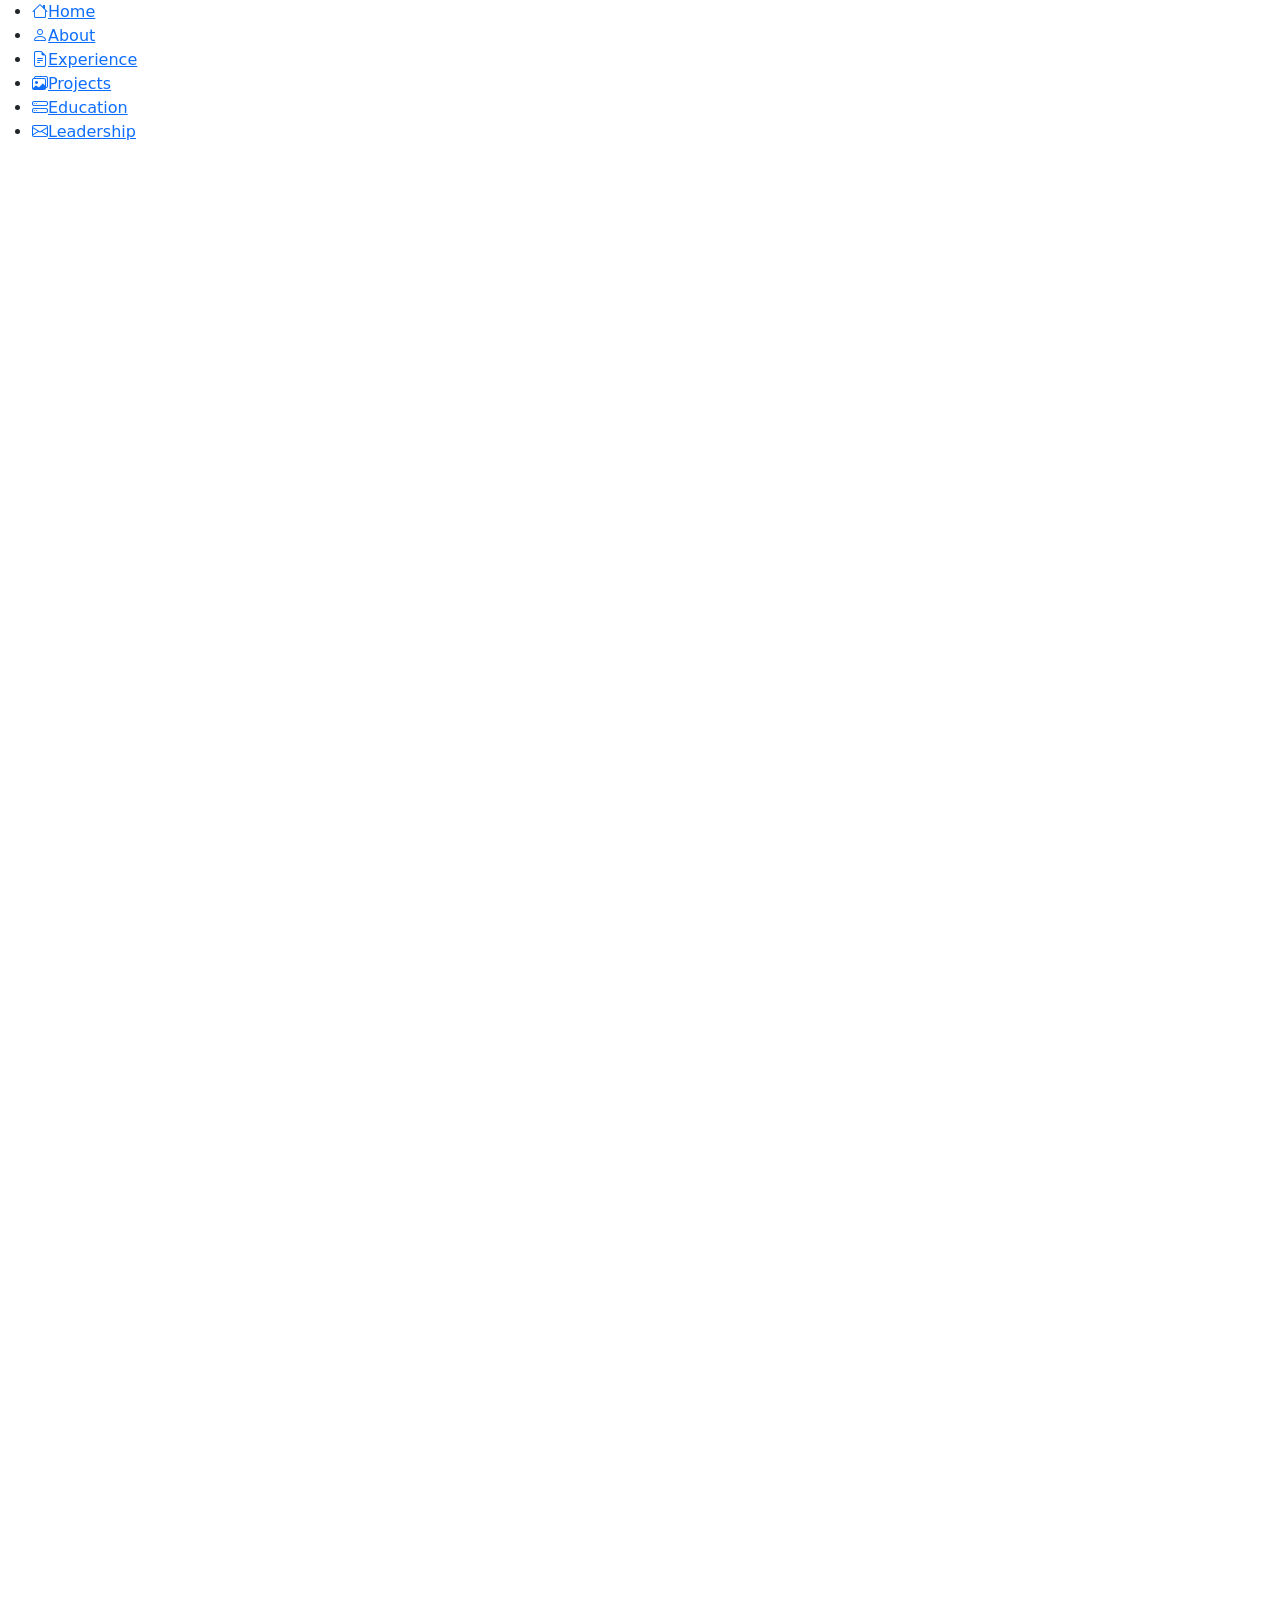
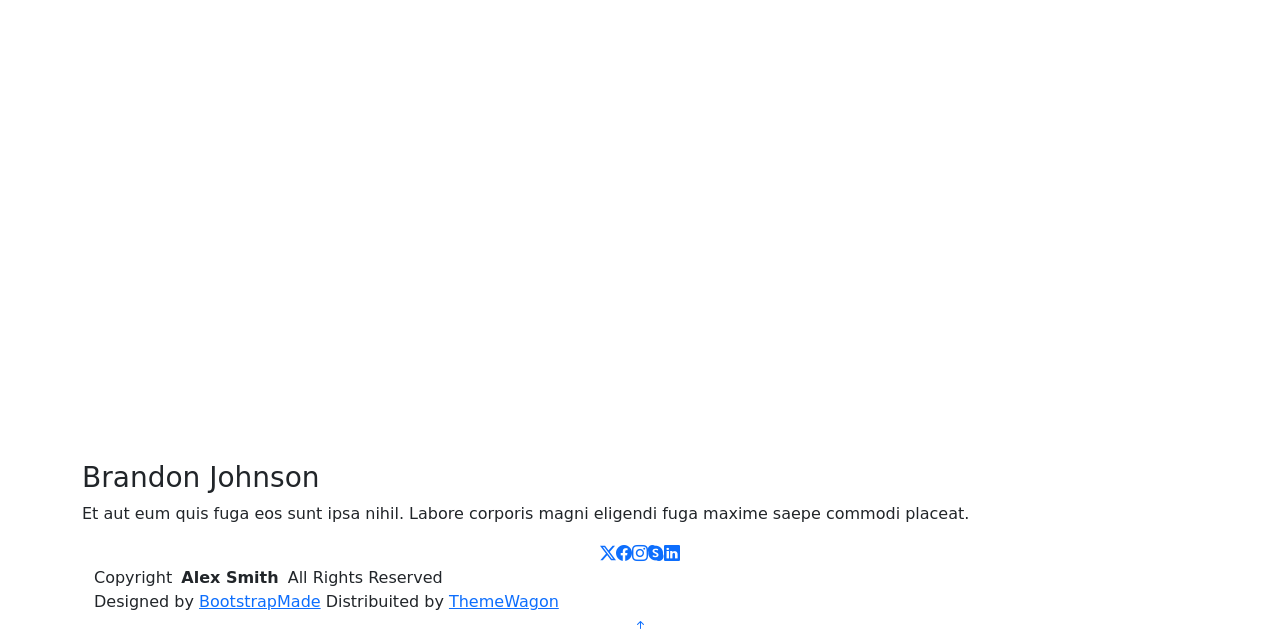
==== commit 891f1ea6: "updated the skills section" ====
--- a/index.html
+++ b/index.html
@@ -129,73 +129,108 @@
 
     </section><!-- /About Section -->
 
-    <!-- Skills Section -->
-    <section id="skills" class="skills section">
-
-      <!-- Section Title -->
-      <div class="container section-title" data-aos="fade-up">
-        <h2>Skills</h2>
-      </div><!-- End Section Title -->
-
-      <div class="container" data-aos="fade-up" data-aos-delay="100">
-
-        <div class="row skills-content skills-animation">
-
-          <div class="col-lg-6">
-
-            <div class="progress">
-              <span class="skill"><span>HTML</span> <i class="val">100%</i></span>
-              <div class="progress-bar-wrap">
-                <div class="progress-bar" role="progressbar" aria-valuenow="100" aria-valuemin="0" aria-valuemax="100"></div>
-              </div>
-            </div><!-- End Skills Item -->
-
-            <div class="progress">
-              <span class="skill"><span>CSS</span> <i class="val">90%</i></span>
-              <div class="progress-bar-wrap">
-                <div class="progress-bar" role="progressbar" aria-valuenow="90" aria-valuemin="0" aria-valuemax="100"></div>
-              </div>
-            </div><!-- End Skills Item -->
-
-            <div class="progress">
-              <span class="skill"><span>JavaScript</span> <i class="val">75%</i></span>
-              <div class="progress-bar-wrap">
-                <div class="progress-bar" role="progressbar" aria-valuenow="75" aria-valuemin="0" aria-valuemax="100"></div>
-              </div>
-            </div><!-- End Skills Item -->
-
-          </div>
-
-          <div class="col-lg-6">
-
-            <div class="progress">
-              <span class="skill"><span>PHP</span> <i class="val">80%</i></span>
-              <div class="progress-bar-wrap">
-                <div class="progress-bar" role="progressbar" aria-valuenow="80" aria-valuemin="0" aria-valuemax="100"></div>
-              </div>
-            </div><!-- End Skills Item -->
-
-            <div class="progress">
-              <span class="skill"><span>WordPress/CMS</span> <i class="val">90%</i></span>
-              <div class="progress-bar-wrap">
-                <div class="progress-bar" role="progressbar" aria-valuenow="90" aria-valuemin="0" aria-valuemax="100"></div>
-              </div>
-            </div><!-- End Skills Item -->
-
-            <div class="progress">
-              <span class="skill"><span>Photoshop</span> <i class="val">55%</i></span>
-              <div class="progress-bar-wrap">
-                <div class="progress-bar" role="progressbar" aria-valuenow="55" aria-valuemin="0" aria-valuemax="100"></div>
-              </div>
-            </div><!-- End Skills Item -->
-
-          </div>
-
-        </div>
-
-      </div>
-
-    </section><!-- /Skills Section -->
+<!-- Skills Section -->
+<style>
+  .skills-category {
+    margin-bottom: 25px;
+  }
+  .skills-category h3 {
+    font-size: 1.1rem;
+    font-weight: 600;
+    margin-bottom: 15px;
+    text-transform: uppercase;
+    color: #555;
+  }
+  .skills-list {
+    display: flex;
+    flex-wrap: wrap;
+    gap: 12px;
+  }
+  .skill-square {
+    background-color: #f8f9fa;
+    border: 1px solid #ddd;
+    padding: 10px 18px;
+    border-radius: 4px; /* Keeps it square but slightly softened */
+    font-size: 14px;
+    font-weight: 500;
+    color: #333;
+    transition: all 0.3s ease-in-out;
+  }
+  .skill-square:hover {
+    background-color: #007bff; /* Change this to match your theme's primary color */
+    color: #fff;
+    border-color: #007bff;
+    transform: translateY(-2px);
+  }
+</style>
+
+<section id="skills" class="skills section">
+
+  <!-- Section Title -->
+  <div class="container section-title" data-aos="fade-up">
+    <h2>Skills</h2>
+  </div><!-- End Section Title -->
+
+  <div class="container" data-aos="fade-up" data-aos-delay="100">
+
+    <div class="row">
+      <div class="col-12">
+        
+        <!-- Programming Languages -->
+        <div class="skills-category">
+          <h3>Programming Languages</h3>
+          <div class="skills-list">
+            <span class="skill-square">Python</span>
+            <span class="skill-square">Java</span>
+            <span class="skill-square">C++</span>
+            <span class="skill-square">C</span>
+            <span class="skill-square">Vue</span>
+            <span class="skill-square">Django</span>
+            <span class="skill-square">JavaScript</span>
+            <span class="skill-square">CSS</span>
+            <span class="skill-square">HTML</span>
+            <span class="skill-square">Node.js</span>
+            <span class="skill-square">React</span>
+            <span class="skill-square">PyTorch</span>
+            <span class="skill-square">TensorFlow</span>
+            <span class="skill-square">SQL</span>
+            <span class="skill-square">SDL Game Programming</span>
+          </div>
+        </div>
+
+        <!-- Development Practices -->
+        <div class="skills-category">
+          <h3>Development Practices</h3>
+          <div class="skills-list">
+            <span class="skill-square">Version Control (Git)</span>
+            <span class="skill-square">Linux</span>
+            <span class="skill-square">Docker</span>
+          </div>
+        </div>
+
+        <!-- AI/ML Concepts -->
+        <div class="skills-category">
+          <h3>AI/ML Concepts</h3>
+          <div class="skills-list">
+            <span class="skill-square">Reinforcement Learning</span>
+          </div>
+        </div>
+
+        <!-- Digital Media and Design -->
+        <div class="skills-category">
+          <h3>Digital Media & Design</h3>
+          <div class="skills-list">
+            <span class="skill-square">Blender (3D Modeling & Animation)</span>
+            <span class="skill-square">Adobe Photoshop</span>
+            <span class="skill-square">Adobe After Effects</span>
+          </div>
+        </div>
+
+      </div>
+    </div>
+
+  </div>
+</section><!-- End Skills Section -->
 
     <!-- Resume Section -->
     <section id="resume" class="resume section">
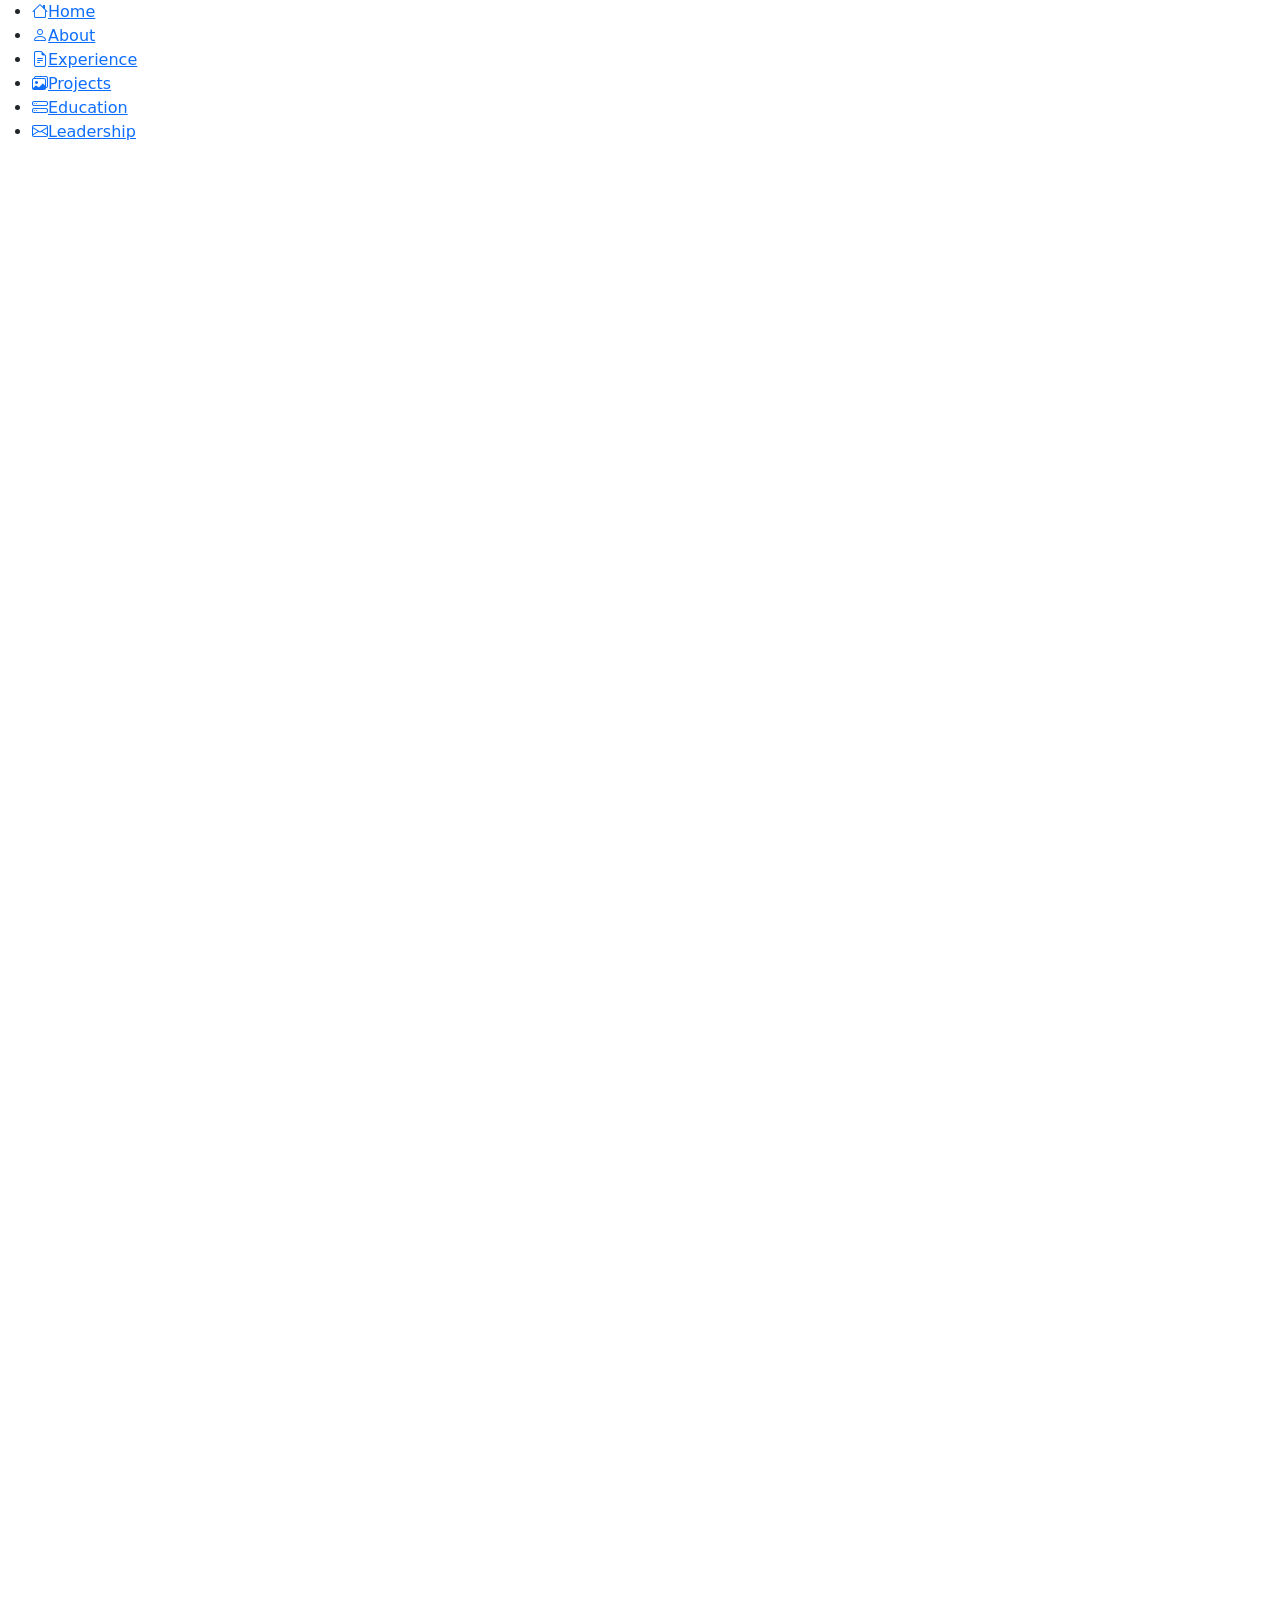
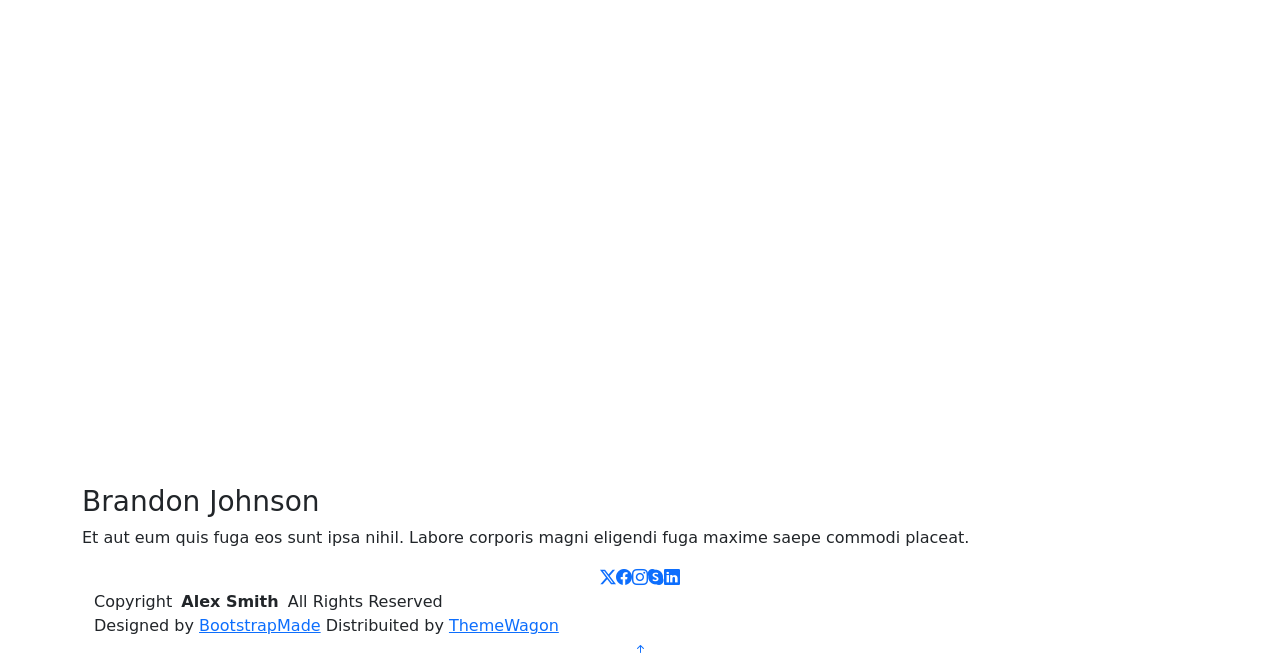
==== commit 7b3070d6: "done with the about section" ====
--- a/index.html
+++ b/index.html
@@ -97,8 +97,7 @@
           <div class="col-lg-8 content">
             <h2>AI/ML Engineer &amp; Web Developer.</h2>
             <p class="fst-italic py-3">
-              Lorem ipsum dolor sit amet, consectetur adipiscing elit, sed do eiusmod tempor incididunt ut labore et dolore
-              magna aliqua.
+              Driven by a passion for problem-solving, I engineer scalable web platforms and explore intelligent AI models that bring meaningful ideas to life.
             </p>
             <div class="row">
               <div class="col-lg-6">
@@ -119,8 +118,7 @@
               </div>
             </div>
             <p class="py-3">
-              Officiis eligendi itaque labore et dolorum mollitia officiis optio vero. Quisquam sunt adipisci omnis et ut. Nulla accusantium dolor incidunt officia tempore. Et eius omnis.
-              Cupiditate ut dicta maxime officiis quidem quia. Sed et consectetur qui quia repellendus itaque neque.
+              I build things that preserve what matters and give back to my community — mostly digital archives for local folklore and music, so stories and sounds from home don't get lost, and the people they belong to have a way to hold onto them. Away from the screen, I'm usually in a Blender scene or working out a piece on the rubab.
             </p>
           </div>
         </div>
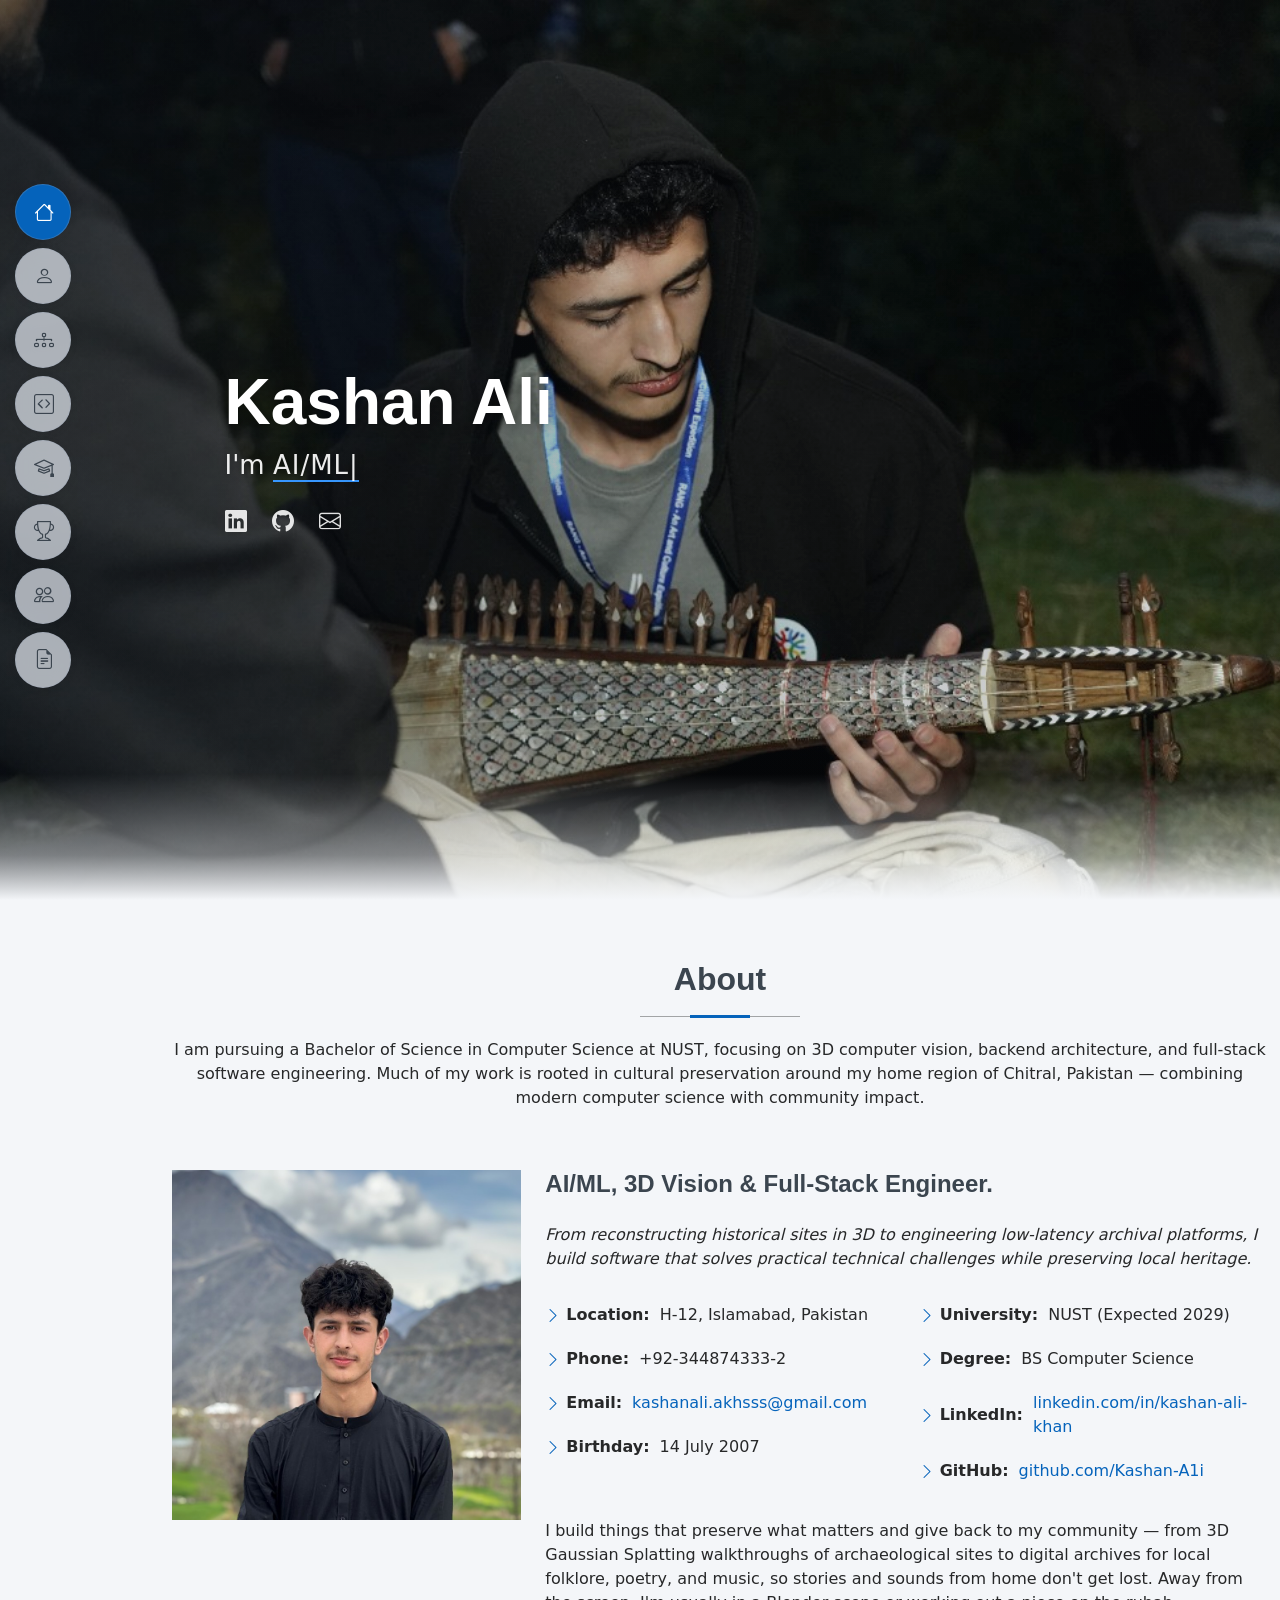
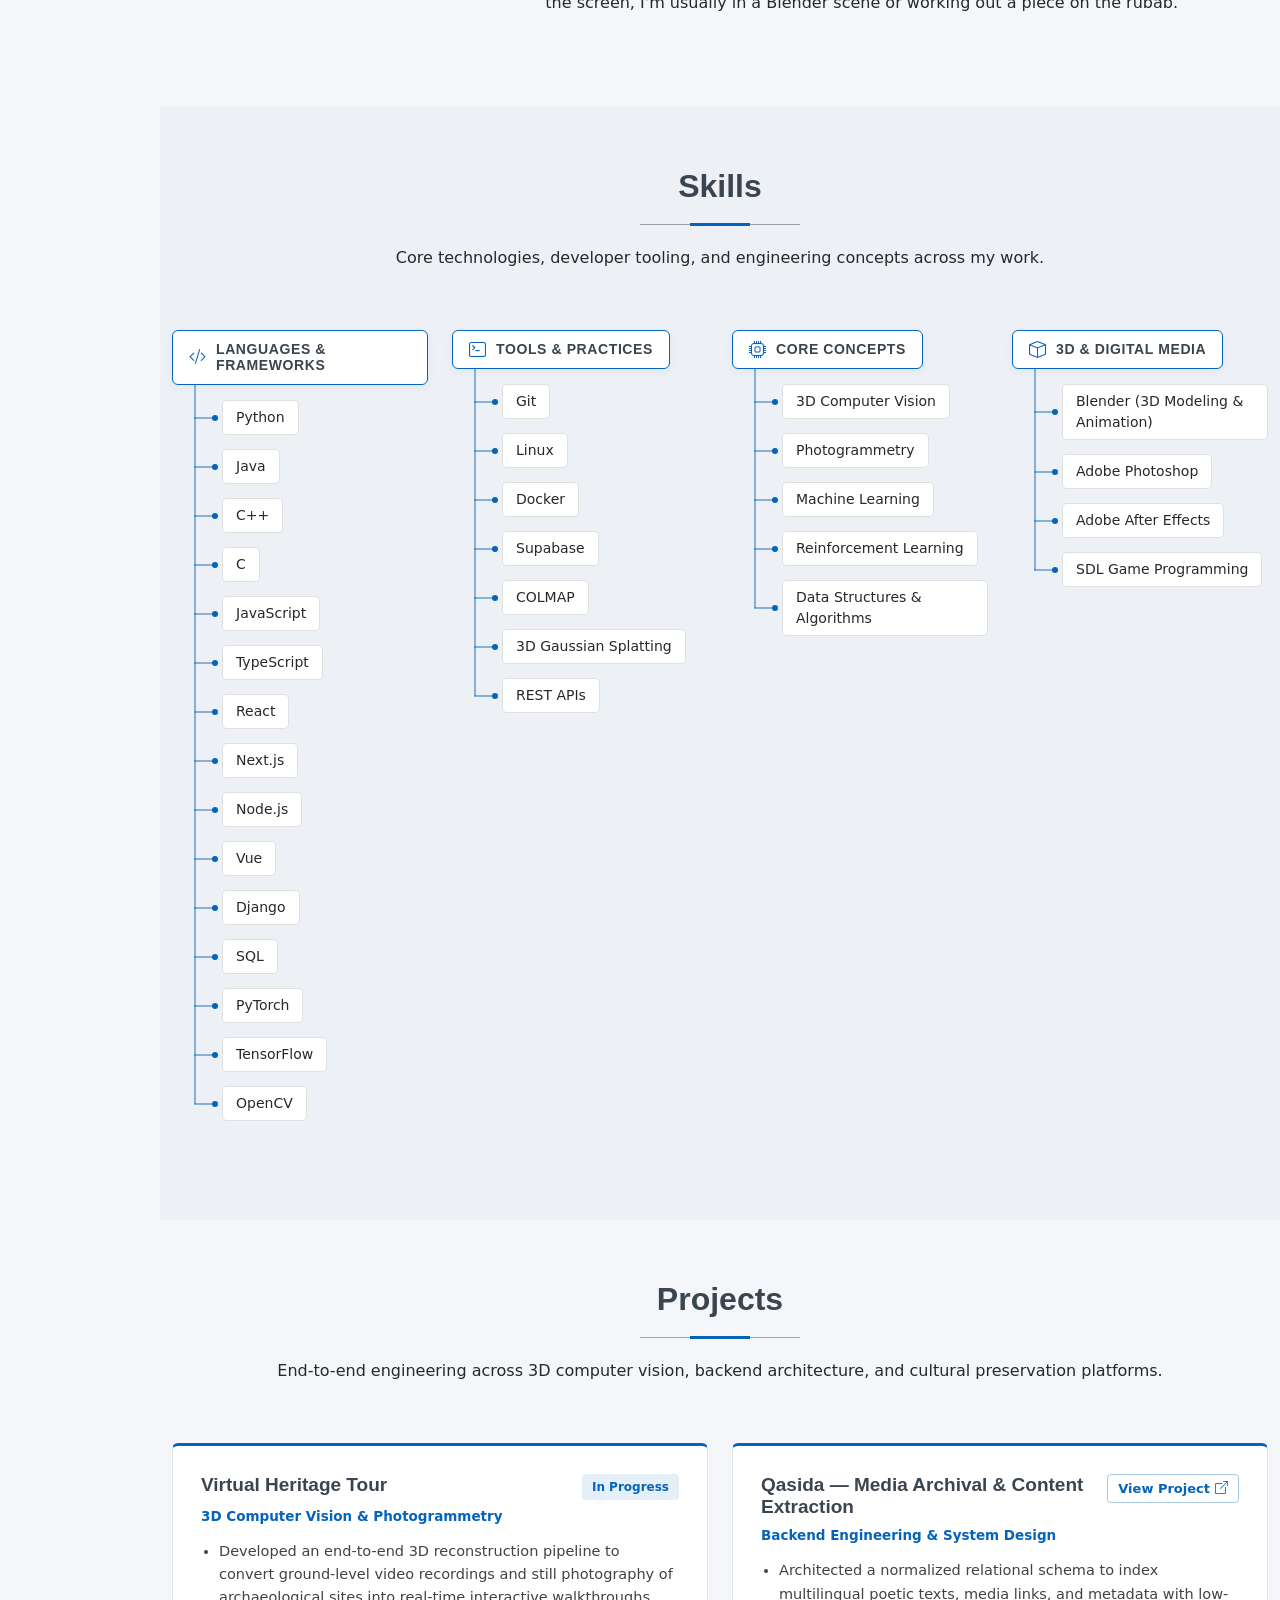
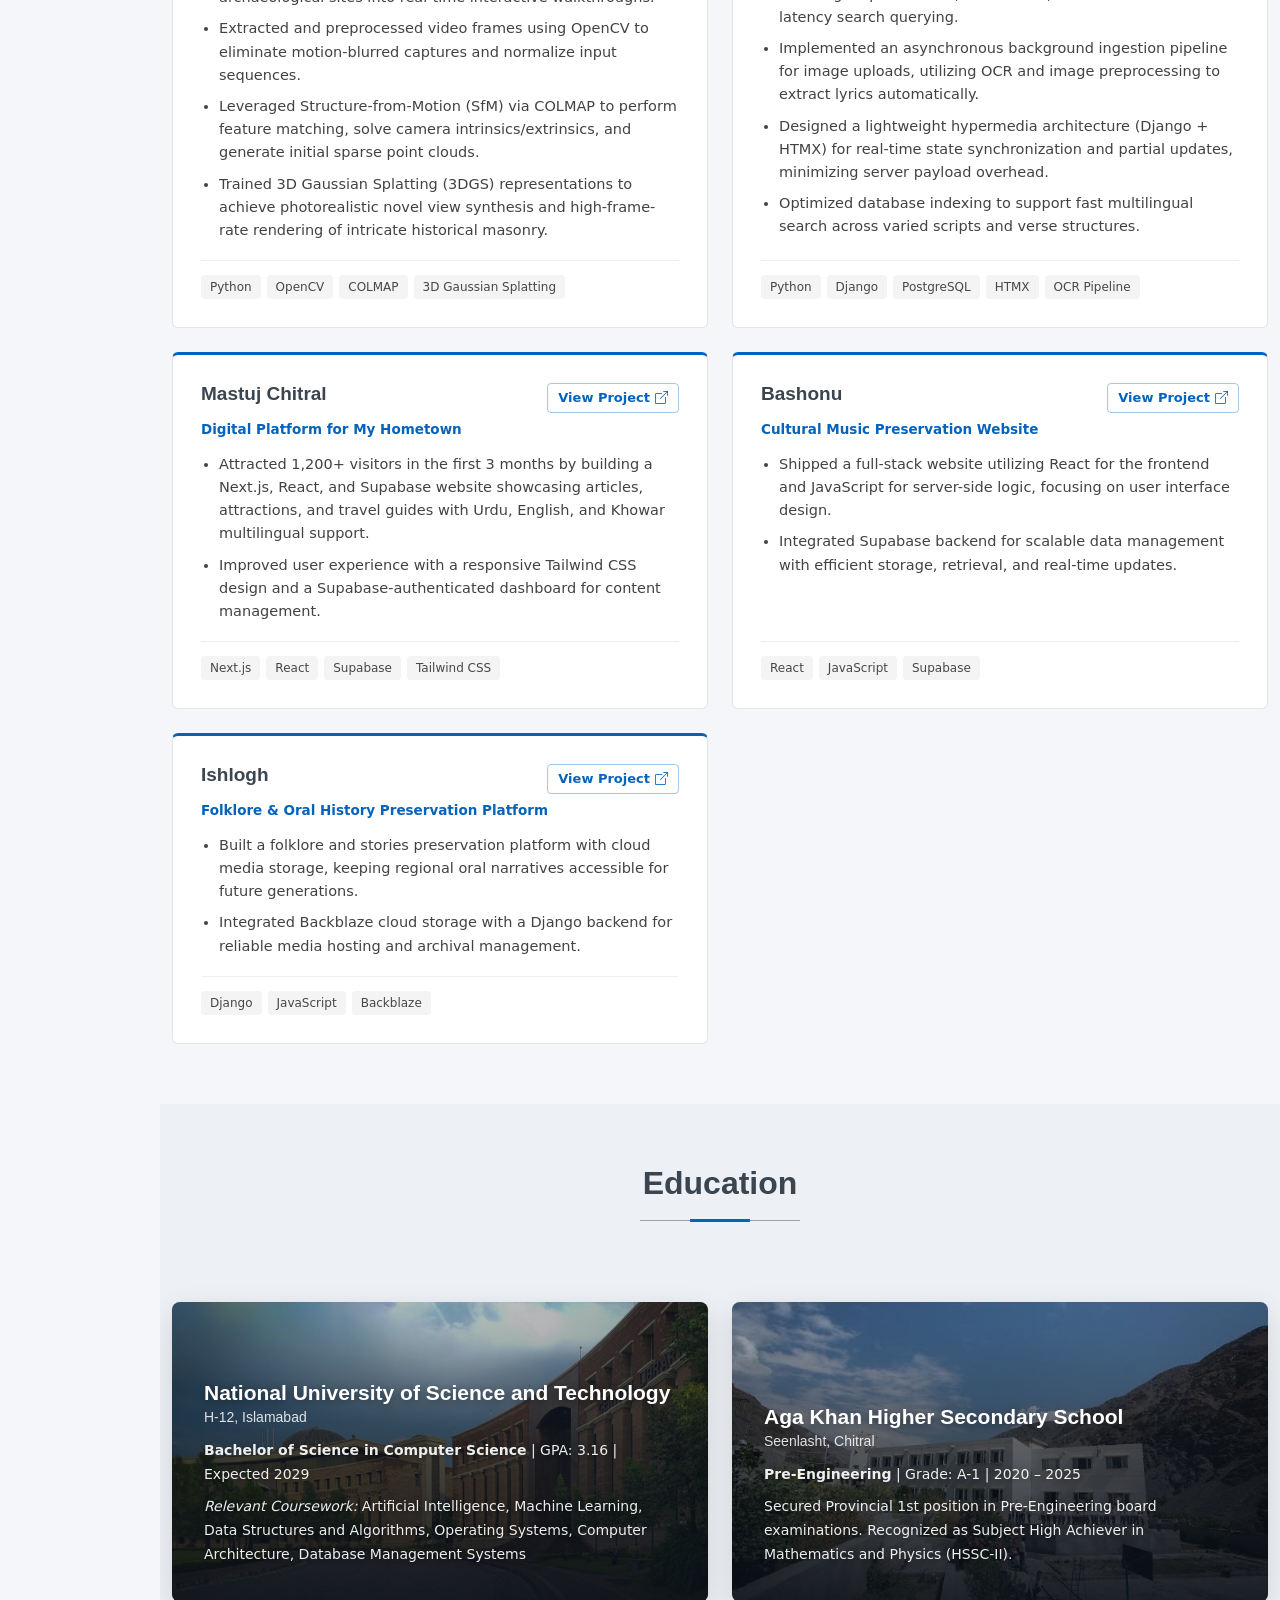
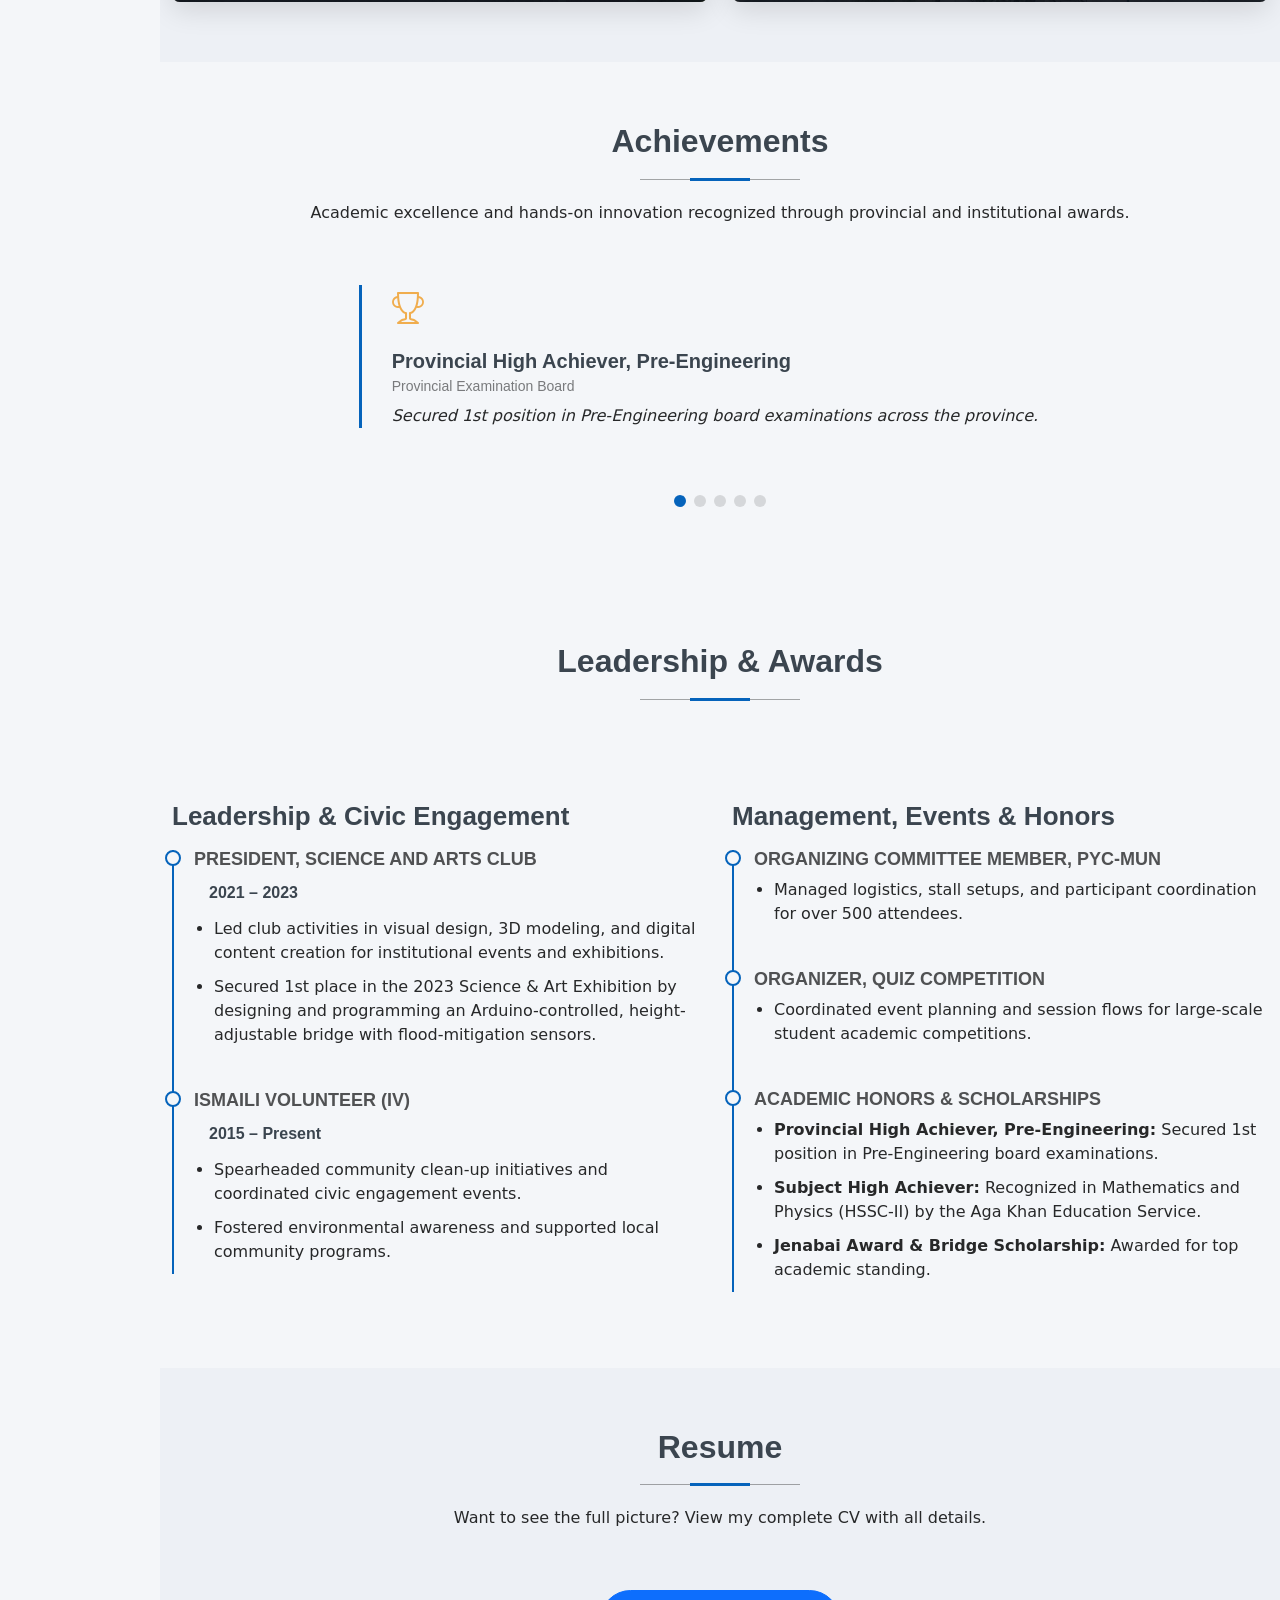
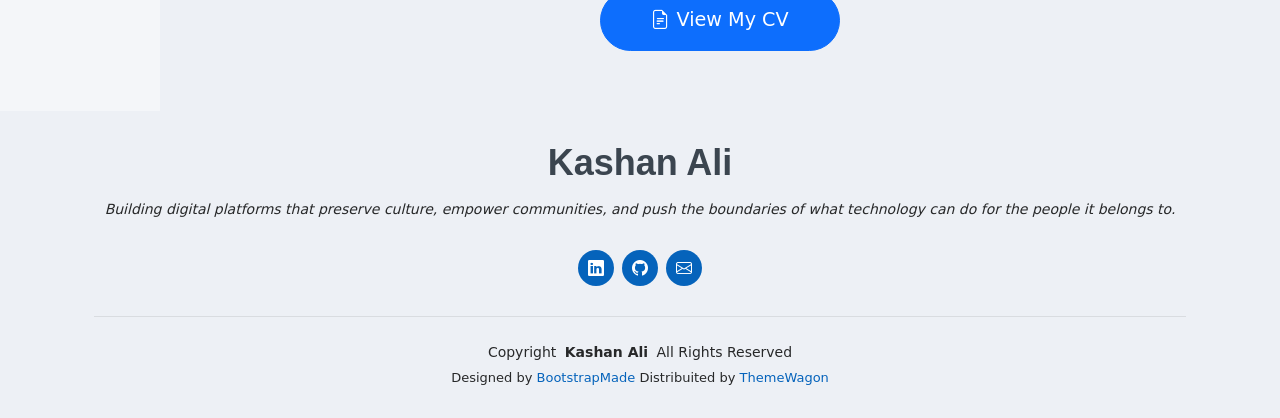
==== commit 60919c09: "new projects added and slight redesign of skills section" ====
--- a/index.html
+++ b/index.html
@@ -9,8 +9,8 @@
   <meta content="" name="keywords">
 
   <!-- Favicons -->
-  <link href="assets/img/favicon.png" rel="icon">
-  <link href="assets/img/apple-touch-icon.png" rel="apple-touch-icon">
+  <link href="assets/img/favicon-profile.png?v=1" rel="icon" type="image/png">
+  <link href="assets/img/apple-touch-profile.png?v=1" rel="apple-touch-icon">
 
   <!-- Fonts -->
   <link href="https://fonts.googleapis.com" rel="preconnect">
@@ -25,7 +25,7 @@
   <link href="assets/vendor/swiper/swiper-bundle.min.css" rel="stylesheet">
 
   <!-- Main CSS File -->
-  <link href="assets/css/main.css" rel="stylesheet">
+  <link href="assets/css/main.css?v=5" rel="stylesheet">
 
   <!-- =======================================================
   * Template Name: MyResume
@@ -46,10 +46,12 @@
       <ul>
         <li><a href="#hero" class="active"><i class="bi bi-house navicon"></i><span>Home</span></a></li>
         <li><a href="#about"><i class="bi bi-person navicon"></i><span>About</span></a></li>
-        <li><a href="#resume"><i class="bi bi-file-earmark-text navicon"></i><span>Experience</span></a></li>
-        <li><a href="#portfolio"><i class="bi bi-images navicon"></i><span>Projects</span></a></li>
-        <li><a href="#services"><i class="bi bi-hdd-stack navicon"></i><span>Education</span></a></li>
-        <li><a href="#contact"><i class="bi bi-envelope navicon"></i><span>Leadership</span></a></li>
+        <li><a href="#skills"><i class="bi bi-diagram-3 navicon"></i><span>Skills</span></a></li>
+        <li><a href="#portfolio"><i class="bi bi-code-square navicon"></i><span>Projects</span></a></li>
+        <li><a href="#services"><i class="bi bi-mortarboard navicon"></i><span>Education</span></a></li>
+        <li><a href="#achievements"><i class="bi bi-trophy navicon"></i><span>Achievements</span></a></li>
+        <li><a href="#leadership"><i class="bi bi-people navicon"></i><span>Leadership</span></a></li>
+        <li><a href="#resume"><i class="bi bi-file-earmark-text navicon"></i><span>Resume</span></a></li>
       </ul>
     </nav>
 
@@ -60,18 +62,17 @@
     <!-- Hero Section -->
     <section id="hero" class="hero section light-background">
 
-      <img src="assets/img/hero-bg.jpg" alt="">
+      <img src="assets/img/rubab-hero.jpg" alt="Kashan Ali">
 
       <div class="container" data-aos="zoom-out">
         <div class="row justify-content-center">
           <div class="col-lg-9">
             <h2>Kashan Ali</h2>
-            <p>I'm <span class="typed" data-typed-items="Designer, Developer, Freelancer, Photographer">Full-Stack Developer</span><span class="typed-cursor typed-cursor--blink" aria-hidden="true"></span></p>
+            <p>I'm <span class="typed" data-typed-items="AI/ML Engineer, 3D Computer Vision Developer, Full-Stack Engineer, 3D Artist">AI/ML Engineer</span><span class="typed-cursor typed-cursor--blink" aria-hidden="true"></span></p>
             <div class="social-links">
-              <a href="#"><i class="bi bi-twitter-x"></i></a>
-              <a href="#"><i class="bi bi-facebook"></i></a>
-              <a href="#"><i class="bi bi-instagram"></i></a>
-              <a href="http://www.linkedin.com/in/kashan-ali-khan"><i class="bi bi-linkedin"></i></a>
+              <a href="http://www.linkedin.com/in/kashan-ali-khan" target="_blank" title="LinkedIn"><i class="bi bi-linkedin"></i></a>
+              <a href="https://github.com/Kashan-A1i" target="_blank" title="GitHub"><i class="bi bi-github"></i></a>
+              <a href="mailto:kashanali.akhsss@gmail.com" title="Email"><i class="bi bi-envelope"></i></a>
             </div>
           </div>
         </div>
@@ -85,40 +86,40 @@
       <!-- Section Title -->
       <div class="container section-title" data-aos="fade-up">
         <h2>About</h2>
-        <p>I am pursuing a Bachelor's in Computer Science, with a focus on web development and software engineering. I am committed to building technical skills and applying them to projects rooted in cultural preservation, particularly around my home region of Chitral, Pakistan. My portfolio reflects hands-on experience across full-stack development, 3D modeling, and a continued passion for learning in these fields.</p>
+        <p>I am pursuing a Bachelor of Science in Computer Science at NUST, focusing on 3D computer vision, backend architecture, and full-stack software engineering. Much of my work is rooted in cultural preservation around my home region of Chitral, Pakistan — combining modern computer science with community impact.</p>
       </div><!-- End Section Title -->
 
       <div class="container" data-aos="fade-up" data-aos-delay="100">
 
         <div class="row gy-4 justify-content-center">
           <div class="col-lg-4">
-            <img src="assets/img/profile-img.jpg" class="img-fluid" alt="">
+            <img src="assets/img/profile-img.jpg" class="img-fluid" alt="Kashan Ali">
           </div>
           <div class="col-lg-8 content">
-            <h2>AI/ML Engineer &amp; Web Developer.</h2>
+            <h2>AI/ML, 3D Vision &amp; Full-Stack Engineer.</h2>
             <p class="fst-italic py-3">
-              Driven by a passion for problem-solving, I engineer scalable web platforms and explore intelligent AI models that bring meaningful ideas to life.
+              From reconstructing historical sites in 3D to engineering low-latency archival platforms, I build software that solves practical technical challenges while preserving local heritage.
             </p>
             <div class="row">
               <div class="col-lg-6">
                 <ul>
+                  <li><i class="bi bi-chevron-right"></i> <strong>Location:</strong> <span>H-12, Islamabad, Pakistan</span></li>
+                  <li><i class="bi bi-chevron-right"></i> <strong>Phone:</strong> <span>+92-344874333-2</span></li>
+                  <li><i class="bi bi-chevron-right"></i> <strong>Email:</strong> <span><a href="mailto:kashanali.akhsss@gmail.com">kashanali.akhsss@gmail.com</a></span></li>
                   <li><i class="bi bi-chevron-right"></i> <strong>Birthday:</strong> <span>14 July 2007</span></li>
-                  <li><i class="bi bi-chevron-right"></i> <strong>Website:</strong> <span>www.kashan.dev</span></li>
-                  <li><i class="bi bi-chevron-right"></i> <strong>Email:</strong> <span>kashanali.mastuj@gmail.com</span></li>
-                  <li><i class="bi bi-chevron-right"></i> <strong>City:</strong> <span>Islamabad, Pakistan</span></li>
                 </ul>
               </div>
               <div class="col-lg-6">
                 <ul>
-                  <li><i class="bi bi-chevron-right"></i> <strong>Age:</strong> <span>19</span></li>
-                  <li><i class="bi bi-chevron-right"></i> <strong>Degree:</strong> <span>Bachelors</span></li>
-                  <li><i class="bi bi-chevron-right"></i> <strong>Linkedin:</strong> <span><a href="http://www.linkedin.com/in/kashan-ali-khan" target="_blank">Link</a></span></li>
-                  <li><i class="bi bi-chevron-right"></i> <strong>Github:</strong> <span><a href="https://github.com/Kashan-A1i" target="_blank">Link</a></span></li>
+                  <li><i class="bi bi-chevron-right"></i> <strong>University:</strong> <span>NUST (Expected 2029)</span></li>
+                  <li><i class="bi bi-chevron-right"></i> <strong>Degree:</strong> <span>BS Computer Science</span></li>
+                  <li><i class="bi bi-chevron-right"></i> <strong>LinkedIn:</strong> <span><a href="http://www.linkedin.com/in/kashan-ali-khan" target="_blank">linkedin.com/in/kashan-ali-khan</a></span></li>
+                  <li><i class="bi bi-chevron-right"></i> <strong>GitHub:</strong> <span><a href="https://github.com/Kashan-A1i" target="_blank">github.com/Kashan-A1i</a></span></li>
                 </ul>
               </div>
             </div>
             <p class="py-3">
-              I build things that preserve what matters and give back to my community — mostly digital archives for local folklore and music, so stories and sounds from home don't get lost, and the people they belong to have a way to hold onto them. Away from the screen, I'm usually in a Blender scene or working out a piece on the rubab.
+              I build things that preserve what matters and give back to my community — from 3D Gaussian Splatting walkthroughs of archaeological sites to digital archives for local folklore, poetry, and music, so stories and sounds from home don't get lost. Away from the screen, I'm usually in a Blender scene or working out a piece on the rubab.
             </p>
           </div>
         </div>
@@ -127,425 +128,283 @@
 
     </section><!-- /About Section -->
 
-<!-- Skills Section -->
-<style>
-  .skills-category {
-    margin-bottom: 25px;
-  }
-  .skills-category h3 {
-    font-size: 1.1rem;
-    font-weight: 600;
-    margin-bottom: 15px;
-    text-transform: uppercase;
-    color: #555;
-  }
-  .skills-list {
-    display: flex;
-    flex-wrap: wrap;
-    gap: 12px;
-  }
-  .skill-square {
-    background-color: #f8f9fa;
-    border: 1px solid #ddd;
-    padding: 10px 18px;
-    border-radius: 4px; /* Keeps it square but slightly softened */
-    font-size: 14px;
-    font-weight: 500;
-    color: #333;
-    transition: all 0.3s ease-in-out;
-  }
-  .skill-square:hover {
-    background-color: #007bff; /* Change this to match your theme's primary color */
-    color: #fff;
-    border-color: #007bff;
-    transform: translateY(-2px);
-  }
-</style>
-
-<section id="skills" class="skills section">
-
-  <!-- Section Title -->
-  <div class="container section-title" data-aos="fade-up">
-    <h2>Skills</h2>
-  </div><!-- End Section Title -->
-
-  <div class="container" data-aos="fade-up" data-aos-delay="100">
-
-    <div class="row">
-      <div class="col-12">
-        
-        <!-- Programming Languages -->
-        <div class="skills-category">
-          <h3>Programming Languages</h3>
-          <div class="skills-list">
-            <span class="skill-square">Python</span>
-            <span class="skill-square">Java</span>
-            <span class="skill-square">C++</span>
-            <span class="skill-square">C</span>
-            <span class="skill-square">Vue</span>
-            <span class="skill-square">Django</span>
-            <span class="skill-square">JavaScript</span>
-            <span class="skill-square">CSS</span>
-            <span class="skill-square">HTML</span>
-            <span class="skill-square">Node.js</span>
-            <span class="skill-square">React</span>
-            <span class="skill-square">PyTorch</span>
-            <span class="skill-square">TensorFlow</span>
-            <span class="skill-square">SQL</span>
-            <span class="skill-square">SDL Game Programming</span>
-          </div>
-        </div>
-
-        <!-- Development Practices -->
-        <div class="skills-category">
-          <h3>Development Practices</h3>
-          <div class="skills-list">
-            <span class="skill-square">Version Control (Git)</span>
-            <span class="skill-square">Linux</span>
-            <span class="skill-square">Docker</span>
-          </div>
-        </div>
-
-        <!-- AI/ML Concepts -->
-        <div class="skills-category">
-          <h3>AI/ML Concepts</h3>
-          <div class="skills-list">
-            <span class="skill-square">Reinforcement Learning</span>
-          </div>
-        </div>
-
-        <!-- Digital Media and Design -->
-        <div class="skills-category">
-          <h3>Digital Media & Design</h3>
-          <div class="skills-list">
-            <span class="skill-square">Blender (3D Modeling & Animation)</span>
-            <span class="skill-square">Adobe Photoshop</span>
-            <span class="skill-square">Adobe After Effects</span>
-          </div>
-        </div>
-
-      </div>
-    </div>
-
-  </div>
-</section><!-- End Skills Section -->
-
-    <!-- Resume Section -->
-    <section id="resume" class="resume section">
+    <!-- Skills Section -->
+    <section id="skills" class="skills section light-background">
 
       <!-- Section Title -->
       <div class="container section-title" data-aos="fade-up">
-        <h2>Resume</h2>
-        <p>Magnam dolores commodi suscipit. Necessitatibus eius consequatur ex aliquid fuga eum quidem. Sit sint consectetur velit. Quisquam quos quisquam cupiditate. Et nemo qui impedit suscipit alias ea. Quia fugiat sit in iste officiis commodi quidem hic quas.</p>
+        <h2>Skills</h2>
+        <p>Core technologies, developer tooling, and engineering concepts across my work.</p>
       </div><!-- End Section Title -->
 
-      <div class="container">
+      <div class="container" data-aos="fade-up" data-aos-delay="100">
 
         <div class="row">
 
-          <div class="col-lg-6" data-aos="fade-up" data-aos-delay="100">
-            <h3 class="resume-title">Sumary</h3>
-
-            <div class="resume-item pb-0">
-              <h4>Brandon Johnson</h4>
-              <p><em>Innovative and deadline-driven Graphic Designer with 3+ years of experience designing and developing user-centered digital/print marketing material from initial concept to final, polished deliverable.</em></p>
-              <ul>
-                <li>Portland par 127,Orlando, FL</li>
-                <li>(123) 456-7891</li>
-                <li>alice.barkley@example.com</li>
-              </ul>
-            </div><!-- Edn Resume Item -->
-
-            <h3 class="resume-title">Education</h3>
-            <div class="resume-item">
-              <h4>Master of Fine Arts &amp; Graphic Design</h4>
-              <h5>2015 - 2016</h5>
-              <p><em>Rochester Institute of Technology, Rochester, NY</em></p>
-              <p>Qui deserunt veniam. Et sed aliquam labore tempore sed quisquam iusto autem sit. Ea vero voluptatum qui ut dignissimos deleniti nerada porti sand markend</p>
-            </div><!-- Edn Resume Item -->
-
-            <div class="resume-item">
-              <h4>Bachelor of Fine Arts &amp; Graphic Design</h4>
-              <h5>2010 - 2014</h5>
-              <p><em>Rochester Institute of Technology, Rochester, NY</em></p>
-              <p>Quia nobis sequi est occaecati aut. Repudiandae et iusto quae reiciendis et quis Eius vel ratione eius unde vitae rerum voluptates asperiores voluptatem Earum molestiae consequatur neque etlon sader mart dila</p>
-            </div><!-- Edn Resume Item -->
-
-          </div>
-
-          <div class="col-lg-6" data-aos="fade-up" data-aos-delay="200">
-            <h3 class="resume-title">Professional Experience</h3>
-            <div class="resume-item">
-              <h4>Senior graphic design specialist</h4>
-              <h5>2019 - Present</h5>
-              <p><em>Experion, New York, NY </em></p>
-              <ul>
-                <li>Lead in the design, development, and implementation of the graphic, layout, and production communication materials</li>
-                <li>Delegate tasks to the 7 members of the design team and provide counsel on all aspects of the project. </li>
-                <li>Supervise the assessment of all graphic materials in order to ensure quality and accuracy of the design</li>
-                <li>Oversee the efficient use of production project budgets ranging from $2,000 - $25,000</li>
-              </ul>
-            </div><!-- Edn Resume Item -->
-
-            <div class="resume-item">
-              <h4>Graphic design specialist</h4>
-              <h5>2017 - 2018</h5>
-              <p><em>Stepping Stone Advertising, New York, NY</em></p>
-              <ul>
-                <li>Developed numerous marketing programs (logos, brochures,infographics, presentations, and advertisements).</li>
-                <li>Managed up to 5 projects or tasks at a given time while under pressure</li>
-                <li>Recommended and consulted with clients on the most appropriate graphic design</li>
-                <li>Created 4+ design presentations and proposals a month for clients and account managers</li>
-              </ul>
-            </div><!-- Edn Resume Item -->
-
-          </div>
-
-        </div>
-
-      </div>
-
-    </section><!-- /Resume Section -->
-
-    <!-- Portfolio Section -->
+          <!-- Category 1: Languages & Frameworks -->
+          <div class="col-lg-3 col-md-6 skills-tree-col">
+            <div class="skills-tree-group">
+              <div class="skills-tree-header">
+                <i class="bi bi-code-slash"></i>
+                <h3>Languages &amp; Frameworks</h3>
+              </div>
+              <ul class="skills-tree-list">
+                <li><span class="skills-tree-node">Python</span></li>
+                <li><span class="skills-tree-node">Java</span></li>
+                <li><span class="skills-tree-node">C++</span></li>
+                <li><span class="skills-tree-node">C</span></li>
+                <li><span class="skills-tree-node">JavaScript</span></li>
+                <li><span class="skills-tree-node">TypeScript</span></li>
+                <li><span class="skills-tree-node">React</span></li>
+                <li><span class="skills-tree-node">Next.js</span></li>
+                <li><span class="skills-tree-node">Node.js</span></li>
+                <li><span class="skills-tree-node">Vue</span></li>
+                <li><span class="skills-tree-node">Django</span></li>
+                <li><span class="skills-tree-node">SQL</span></li>
+                <li><span class="skills-tree-node">PyTorch</span></li>
+                <li><span class="skills-tree-node">TensorFlow</span></li>
+                <li><span class="skills-tree-node">OpenCV</span></li>
+              </ul>
+            </div>
+          </div>
+
+          <!-- Category 2: Developer Tools & Practices -->
+          <div class="col-lg-3 col-md-6 skills-tree-col">
+            <div class="skills-tree-group">
+              <div class="skills-tree-header">
+                <i class="bi bi-terminal"></i>
+                <h3>Tools &amp; Practices</h3>
+              </div>
+              <ul class="skills-tree-list">
+                <li><span class="skills-tree-node">Git</span></li>
+                <li><span class="skills-tree-node">Linux</span></li>
+                <li><span class="skills-tree-node">Docker</span></li>
+                <li><span class="skills-tree-node">Supabase</span></li>
+                <li><span class="skills-tree-node">COLMAP</span></li>
+                <li><span class="skills-tree-node">3D Gaussian Splatting</span></li>
+                <li><span class="skills-tree-node">REST APIs</span></li>
+              </ul>
+            </div>
+          </div>
+
+          <!-- Category 3: Core Concepts -->
+          <div class="col-lg-3 col-md-6 skills-tree-col">
+            <div class="skills-tree-group">
+              <div class="skills-tree-header">
+                <i class="bi bi-cpu"></i>
+                <h3>Core Concepts</h3>
+              </div>
+              <ul class="skills-tree-list">
+                <li><span class="skills-tree-node">3D Computer Vision</span></li>
+                <li><span class="skills-tree-node">Photogrammetry</span></li>
+                <li><span class="skills-tree-node">Machine Learning</span></li>
+                <li><span class="skills-tree-node">Reinforcement Learning</span></li>
+                <li><span class="skills-tree-node">Data Structures &amp; Algorithms</span></li>
+              </ul>
+            </div>
+          </div>
+
+          <!-- Category 4: Digital Media & Design -->
+          <div class="col-lg-3 col-md-6 skills-tree-col">
+            <div class="skills-tree-group">
+              <div class="skills-tree-header">
+                <i class="bi bi-box"></i>
+                <h3>3D &amp; Digital Media</h3>
+              </div>
+              <ul class="skills-tree-list">
+                <li><span class="skills-tree-node">Blender (3D Modeling &amp; Animation)</span></li>
+                <li><span class="skills-tree-node">Adobe Photoshop</span></li>
+                <li><span class="skills-tree-node">Adobe After Effects</span></li>
+                <li><span class="skills-tree-node">SDL Game Programming</span></li>
+              </ul>
+            </div>
+          </div>
+
+        </div>
+
+      </div>
+    </section><!-- /Skills Section -->
+
+    <!-- Projects Section -->
     <section id="portfolio" class="portfolio section">
 
       <!-- Section Title -->
       <div class="container section-title" data-aos="fade-up">
-        <h2>Portfolio</h2>
-        <p>Magnam dolores commodi suscipit. Necessitatibus eius consequatur ex aliquid fuga eum quidem. Sit sint consectetur velit. Quisquam quos quisquam cupiditate. Et nemo qui impedit suscipit alias ea. Quia fugiat sit in iste officiis commodi quidem hic quas.</p>
+        <h2>Projects</h2>
+        <p>End-to-end engineering across 3D computer vision, backend architecture, and cultural preservation platforms.</p>
       </div><!-- End Section Title -->
 
       <div class="container">
 
-        <div class="isotope-layout" data-default-filter="*" data-layout="masonry" data-sort="original-order">
-
-          <ul class="portfolio-filters isotope-filters" data-aos="fade-up" data-aos-delay="100">
-            <li data-filter="*" class="filter-active">All</li>
-            <li data-filter=".filter-app">App</li>
-            <li data-filter=".filter-product">Card</li>
-            <li data-filter=".filter-branding">Web</li>
-          </ul><!-- End Portfolio Filters -->
-
-          <div class="row gy-4 isotope-container" data-aos="fade-up" data-aos-delay="200">
-
-            <div class="col-lg-4 col-md-6 portfolio-item isotope-item filter-app">
-              <img src="assets/img/masonry-portfolio/masonry-portfolio-1.jpg" class="img-fluid" alt="">
-              <div class="portfolio-info">
-                <h4>App 1</h4>
-                <p>Lorem ipsum, dolor sit</p>
-                <a href="assets/img/masonry-portfolio/masonry-portfolio-1.jpg" title="App 1" data-gallery="portfolio-gallery-app" class="glightbox preview-link"><i class="bi bi-zoom-in"></i></a>
-                <a href="portfolio-details.html" title="More Details" class="details-link"><i class="bi bi-link-45deg"></i></a>
-              </div>
-            </div><!-- End Portfolio Item -->
-
-            <div class="col-lg-4 col-md-6 portfolio-item isotope-item filter-product">
-              <img src="assets/img/masonry-portfolio/masonry-portfolio-2.jpg" class="img-fluid" alt="">
-              <div class="portfolio-info">
-                <h4>Product 1</h4>
-                <p>Lorem ipsum, dolor sit</p>
-                <a href="assets/img/masonry-portfolio/masonry-portfolio-2.jpg" title="Product 1" data-gallery="portfolio-gallery-product" class="glightbox preview-link"><i class="bi bi-zoom-in"></i></a>
-                <a href="portfolio-details.html" title="More Details" class="details-link"><i class="bi bi-link-45deg"></i></a>
-              </div>
-            </div><!-- End Portfolio Item -->
-
-            <div class="col-lg-4 col-md-6 portfolio-item isotope-item filter-branding">
-              <img src="assets/img/masonry-portfolio/masonry-portfolio-3.jpg" class="img-fluid" alt="">
-              <div class="portfolio-info">
-                <h4>Branding 1</h4>
-                <p>Lorem ipsum, dolor sit</p>
-                <a href="assets/img/masonry-portfolio/masonry-portfolio-3.jpg" title="Branding 1" data-gallery="portfolio-gallery-branding" class="glightbox preview-link"><i class="bi bi-zoom-in"></i></a>
-                <a href="portfolio-details.html" title="More Details" class="details-link"><i class="bi bi-link-45deg"></i></a>
-              </div>
-            </div><!-- End Portfolio Item -->
-
-            <div class="col-lg-4 col-md-6 portfolio-item isotope-item filter-app">
-              <img src="assets/img/masonry-portfolio/masonry-portfolio-4.jpg" class="img-fluid" alt="">
-              <div class="portfolio-info">
-                <h4>App 2</h4>
-                <p>Lorem ipsum, dolor sit</p>
-                <a href="assets/img/masonry-portfolio/masonry-portfolio-4.jpg" title="App 2" data-gallery="portfolio-gallery-app" class="glightbox preview-link"><i class="bi bi-zoom-in"></i></a>
-                <a href="portfolio-details.html" title="More Details" class="details-link"><i class="bi bi-link-45deg"></i></a>
-              </div>
-            </div><!-- End Portfolio Item -->
-
-            <div class="col-lg-4 col-md-6 portfolio-item isotope-item filter-product">
-              <img src="assets/img/masonry-portfolio/masonry-portfolio-5.jpg" class="img-fluid" alt="">
-              <div class="portfolio-info">
-                <h4>Product 2</h4>
-                <p>Lorem ipsum, dolor sit</p>
-                <a href="assets/img/masonry-portfolio/masonry-portfolio-5.jpg" title="Product 2" data-gallery="portfolio-gallery-product" class="glightbox preview-link"><i class="bi bi-zoom-in"></i></a>
-                <a href="portfolio-details.html" title="More Details" class="details-link"><i class="bi bi-link-45deg"></i></a>
-              </div>
-            </div><!-- End Portfolio Item -->
-
-            <div class="col-lg-4 col-md-6 portfolio-item isotope-item filter-branding">
-              <img src="assets/img/masonry-portfolio/masonry-portfolio-6.jpg" class="img-fluid" alt="">
-              <div class="portfolio-info">
-                <h4>Branding 2</h4>
-                <p>Lorem ipsum, dolor sit</p>
-                <a href="assets/img/masonry-portfolio/masonry-portfolio-6.jpg" title="Branding 2" data-gallery="portfolio-gallery-branding" class="glightbox preview-link"><i class="bi bi-zoom-in"></i></a>
-                <a href="portfolio-details.html" title="More Details" class="details-link"><i class="bi bi-link-45deg"></i></a>
-              </div>
-            </div><!-- End Portfolio Item -->
-
-            <div class="col-lg-4 col-md-6 portfolio-item isotope-item filter-app">
-              <img src="assets/img/masonry-portfolio/masonry-portfolio-7.jpg" class="img-fluid" alt="">
-              <div class="portfolio-info">
-                <h4>App 3</h4>
-                <p>Lorem ipsum, dolor sit</p>
-                <a href="assets/img/masonry-portfolio/masonry-portfolio-7.jpg" title="App 3" data-gallery="portfolio-gallery-app" class="glightbox preview-link"><i class="bi bi-zoom-in"></i></a>
-                <a href="portfolio-details.html" title="More Details" class="details-link"><i class="bi bi-link-45deg"></i></a>
-              </div>
-            </div><!-- End Portfolio Item -->
-
-            <div class="col-lg-4 col-md-6 portfolio-item isotope-item filter-product">
-              <img src="assets/img/masonry-portfolio/masonry-portfolio-8.jpg" class="img-fluid" alt="">
-              <div class="portfolio-info">
-                <h4>Product 3</h4>
-                <p>Lorem ipsum, dolor sit</p>
-                <a href="assets/img/masonry-portfolio/masonry-portfolio-8.jpg" title="Product 3" data-gallery="portfolio-gallery-product" class="glightbox preview-link"><i class="bi bi-zoom-in"></i></a>
-                <a href="portfolio-details.html" title="More Details" class="details-link"><i class="bi bi-link-45deg"></i></a>
-              </div>
-            </div><!-- End Portfolio Item -->
-
-            <div class="col-lg-4 col-md-6 portfolio-item isotope-item filter-branding">
-              <img src="assets/img/masonry-portfolio/masonry-portfolio-9.jpg" class="img-fluid" alt="">
-              <div class="portfolio-info">
-                <h4>Branding 3</h4>
-                <p>Lorem ipsum, dolor sit</p>
-                <a href="assets/img/masonry-portfolio/masonry-portfolio-9.jpg" title="Branding 2" data-gallery="portfolio-gallery-branding" class="glightbox preview-link"><i class="bi bi-zoom-in"></i></a>
-                <a href="portfolio-details.html" title="More Details" class="details-link"><i class="bi bi-link-45deg"></i></a>
-              </div>
-            </div><!-- End Portfolio Item -->
-
-          </div><!-- End Portfolio Container -->
-
-        </div>
-
-      </div>
-
-    </section><!-- /Portfolio Section -->
-
-    <!-- Services Section -->
-    <section id="services" class="services section">
+        <div class="row gy-4" data-aos="fade-up" data-aos-delay="100">
+
+          <!-- Project 1: Virtual Heritage Tour -->
+          <div class="col-lg-6">
+            <div class="project-card">
+              <div>
+                <div class="project-card-header">
+                  <h4>Virtual Heritage Tour</h4>
+                  <span class="project-status-badge">In Progress</span>
+                </div>
+                <div class="project-domain">3D Computer Vision &amp; Photogrammetry</div>
+                <ul class="project-bullets">
+                  <li>Developed an end-to-end 3D reconstruction pipeline to convert ground-level video recordings and still photography of archaeological sites into real-time interactive walkthroughs.</li>
+                  <li>Extracted and preprocessed video frames using OpenCV to eliminate motion-blurred captures and normalize input sequences.</li>
+                  <li>Leveraged Structure-from-Motion (SfM) via COLMAP to perform feature matching, solve camera intrinsics/extrinsics, and generate initial sparse point clouds.</li>
+                  <li>Trained 3D Gaussian Splatting (3DGS) representations to achieve photorealistic novel view synthesis and high-frame-rate rendering of intricate historical masonry.</li>
+                </ul>
+              </div>
+              <div class="project-tech-stack">
+                <span class="project-tech-tag">Python</span>
+                <span class="project-tech-tag">OpenCV</span>
+                <span class="project-tech-tag">COLMAP</span>
+                <span class="project-tech-tag">3D Gaussian Splatting</span>
+              </div>
+            </div>
+          </div><!-- End Project Item -->
+
+          <!-- Project 2: Qasida -->
+          <div class="col-lg-6">
+            <div class="project-card">
+              <div>
+                <div class="project-card-header">
+                  <h4>Qasida — Media Archival &amp; Content Extraction</h4>
+                  <a href="https://theqasida.com" target="_blank" class="project-link-btn">View Project <i class="bi bi-box-arrow-up-right"></i></a>
+                </div>
+                <div class="project-domain">Backend Engineering &amp; System Design</div>
+                <ul class="project-bullets">
+                  <li>Architected a normalized relational schema to index multilingual poetic texts, media links, and metadata with low-latency search querying.</li>
+                  <li>Implemented an asynchronous background ingestion pipeline for image uploads, utilizing OCR and image preprocessing to extract lyrics automatically.</li>
+                  <li>Designed a lightweight hypermedia architecture (Django + HTMX) for real-time state synchronization and partial updates, minimizing server payload overhead.</li>
+                  <li>Optimized database indexing to support fast multilingual search across varied scripts and verse structures.</li>
+                </ul>
+              </div>
+              <div class="project-tech-stack">
+                <span class="project-tech-tag">Python</span>
+                <span class="project-tech-tag">Django</span>
+                <span class="project-tech-tag">PostgreSQL</span>
+                <span class="project-tech-tag">HTMX</span>
+                <span class="project-tech-tag">OCR Pipeline</span>
+              </div>
+            </div>
+          </div><!-- End Project Item -->
+
+          <!-- Project 3: Mastuj Chitral -->
+          <div class="col-lg-6">
+            <div class="project-card">
+              <div>
+                <div class="project-card-header">
+                  <h4>Mastuj Chitral</h4>
+                  <a href="https://mastujchitral.com" target="_blank" class="project-link-btn">View Project <i class="bi bi-box-arrow-up-right"></i></a>
+                </div>
+                <div class="project-domain">Digital Platform for My Hometown</div>
+                <ul class="project-bullets">
+                  <li>Attracted 1,200+ visitors in the first 3 months by building a Next.js, React, and Supabase website showcasing articles, attractions, and travel guides with Urdu, English, and Khowar multilingual support.</li>
+                  <li>Improved user experience with a responsive Tailwind CSS design and a Supabase-authenticated dashboard for content management.</li>
+                </ul>
+              </div>
+              <div class="project-tech-stack">
+                <span class="project-tech-tag">Next.js</span>
+                <span class="project-tech-tag">React</span>
+                <span class="project-tech-tag">Supabase</span>
+                <span class="project-tech-tag">Tailwind CSS</span>
+              </div>
+            </div>
+          </div><!-- End Project Item -->
+
+          <!-- Project 4: Bashonu -->
+          <div class="col-lg-6">
+            <div class="project-card">
+              <div>
+                <div class="project-card-header">
+                  <h4>Bashonu</h4>
+                  <a href="https://bashonu.com" target="_blank" class="project-link-btn">View Project <i class="bi bi-box-arrow-up-right"></i></a>
+                </div>
+                <div class="project-domain">Cultural Music Preservation Website</div>
+                <ul class="project-bullets">
+                  <li>Shipped a full-stack website utilizing React for the frontend and JavaScript for server-side logic, focusing on user interface design.</li>
+                  <li>Integrated Supabase backend for scalable data management with efficient storage, retrieval, and real-time updates.</li>
+                </ul>
+              </div>
+              <div class="project-tech-stack">
+                <span class="project-tech-tag">React</span>
+                <span class="project-tech-tag">JavaScript</span>
+                <span class="project-tech-tag">Supabase</span>
+              </div>
+            </div>
+          </div><!-- End Project Item -->
+
+          <!-- Project 5: Ishlogh -->
+          <div class="col-lg-6">
+            <div class="project-card">
+              <div>
+                <div class="project-card-header">
+                  <h4>Ishlogh</h4>
+                  <a href="https://ishlogh-app.onrender.com" target="_blank" class="project-link-btn">View Project <i class="bi bi-box-arrow-up-right"></i></a>
+                </div>
+                <div class="project-domain">Folklore &amp; Oral History Preservation Platform</div>
+                <ul class="project-bullets">
+                  <li>Built a folklore and stories preservation platform with cloud media storage, keeping regional oral narratives accessible for future generations.</li>
+                  <li>Integrated Backblaze cloud storage with a Django backend for reliable media hosting and archival management.</li>
+                </ul>
+              </div>
+              <div class="project-tech-stack">
+                <span class="project-tech-tag">Django</span>
+                <span class="project-tech-tag">JavaScript</span>
+                <span class="project-tech-tag">Backblaze</span>
+              </div>
+            </div>
+          </div><!-- End Project Item -->
+
+        </div>
+
+      </div>
+
+    </section><!-- /Projects Section -->
+
+    <!-- Education Section -->
+    <section id="services" class="services section light-background">
 
       <!-- Section Title -->
       <div class="container section-title" data-aos="fade-up">
-        <h2>Services</h2>
-        <p>Magnam dolores commodi suscipit. Necessitatibus eius consequatur ex aliquid fuga eum quidem. Sit sint consectetur velit. Quisquam quos quisquam cupiditate. Et nemo qui impedit suscipit alias ea. Quia fugiat sit in iste officiis commodi quidem hic quas.</p>
+        <h2>Education</h2>
       </div><!-- End Section Title -->
 
       <div class="container">
 
         <div class="row gy-4">
 
-          <div class="col-lg-4 col-md-6" data-aos="fade-up" data-aos-delay="100">
-            <div class="service-item item-cyan position-relative">
-              <div class="icon">
-                <svg width="100" height="100" viewBox="0 0 600 600" xmlns="http://www.w3.org/2000/svg">
-                  <path stroke="none" stroke-width="0" fill="#f5f5f5" d="M300,521.0016835830174C376.1290562159157,517.8887921683347,466.0731472004068,529.7835943286574,510.70327084640275,468.03025145048787C554.3714126377745,407.6079735673963,508.03601936045806,328.9844924480964,491.2728898941984,256.3432110539036C474.5976632858925,184.082847569629,479.9380746630129,96.60480741107993,416.23090153303,58.64404602377083C348.86323505073057,18.502131276798302,261.93793281208167,40.57373210992963,193.5410806939664,78.93577620505333C130.42746243093433,114.334589627462,98.30271207620316,179.96522072025542,76.75703585869454,249.04625023123273C51.97151888228291,328.5150500222984,13.704378332031375,421.85034740162234,66.52175969318436,486.19268352777647C119.04800174914682,550.1803526380478,217.28368757567262,524.383925680826,300,521.0016835830174"></path>
-                </svg>
-                <i class="bi bi-activity"></i>
-              </div>
-              <a href="#" class="stretched-link">
-                <h3>Nesciunt Mete</h3>
-              </a>
-              <p>Provident nihil minus qui consequatur non omnis maiores. Eos accusantium minus dolores iure perferendis tempore et consequatur.</p>
-            </div>
-          </div><!-- End Service Item -->
-
-          <div class="col-lg-4 col-md-6" data-aos="fade-up" data-aos-delay="200">
-            <div class="service-item item-orange position-relative">
-              <div class="icon">
-                <svg width="100" height="100" viewBox="0 0 600 600" xmlns="http://www.w3.org/2000/svg">
-                  <path stroke="none" stroke-width="0" fill="#f5f5f5" d="M300,582.0697525312426C382.5290701553225,586.8405444964366,449.9789794690241,525.3245884688669,502.5850820975895,461.55621195738473C556.606425686781,396.0723002908107,615.8543463187945,314.28637112970534,586.6730223649479,234.56875336149918C558.9533121215079,158.8439757836574,454.9685369536778,164.00468322053177,381.49747125262974,130.76875717737553C312.15926192815925,99.40240125094834,248.97055460311594,18.661163978235184,179.8680185752513,50.54337015887873C110.5421016452524,82.52863877960104,119.82277516462835,180.83849132639028,109.12597500060166,256.43424936330496C100.08760227029461,320.3096726198365,92.17705696193138,384.0621239912766,124.79988738764834,439.7174275375508C164.83382741302287,508.01625554203684,220.96474134820875,577.5009287672846,300,582.0697525312426"></path>
-                </svg>
-                <i class="bi bi-broadcast"></i>
-              </div>
-              <a href="#" class="stretched-link">
-                <h3>Eosle Commodi</h3>
-              </a>
-              <p>Ut autem aut autem non a. Sint sint sit facilis nam iusto sint. Libero corrupti neque eum hic non ut nesciunt dolorem.</p>
-            </div>
-          </div><!-- End Service Item -->
-
-          <div class="col-lg-4 col-md-6" data-aos="fade-up" data-aos-delay="300">
-            <div class="service-item item-teal position-relative">
-              <div class="icon">
-                <svg width="100" height="100" viewBox="0 0 600 600" xmlns="http://www.w3.org/2000/svg">
-                  <path stroke="none" stroke-width="0" fill="#f5f5f5" d="M300,541.5067337569781C382.14930387511276,545.0595476570109,479.8736841581634,548.3450877840088,526.4010558755058,480.5488172755941C571.5218469581645,414.80211281144784,517.5187510058486,332.0715597781072,496.52539010469104,255.14436215662573C477.37192572678356,184.95920475031193,473.57363656557914,105.61284051026155,413.0603344069578,65.22779650032875C343.27470386102294,18.654635553484475,251.2091493199835,5.337323636656869,175.0934190732945,40.62881213300186C97.87086631185822,76.43348514350839,51.98124368387456,156.15599469081315,36.44837278890362,239.84606092416172C21.716077023791087,319.22268207091537,43.775223500013084,401.1760424656574,96.891909868211,461.97329694683043C147.22146801428983,519.5804099606455,223.5754009179313,538.201503339737,300,541.5067337569781"></path>
-                </svg>
-                <i class="bi bi-easel"></i>
-              </div>
-              <a href="#" class="stretched-link">
-                <h3>Ledo Markt</h3>
-              </a>
-              <p>Ut excepturi voluptatem nisi sed. Quidem fuga consequatur. Minus ea aut. Vel qui id voluptas adipisci eos earum corrupti.</p>
-            </div>
-          </div><!-- End Service Item -->
-
-          <div class="col-lg-4 col-md-6" data-aos="fade-up" data-aos-delay="400">
-            <div class="service-item item-red position-relative">
-              <div class="icon">
-                <svg width="100" height="100" viewBox="0 0 600 600" xmlns="http://www.w3.org/2000/svg">
-                  <path stroke="none" stroke-width="0" fill="#f5f5f5" d="M300,503.46388370962813C374.79870501325706,506.71871716319447,464.8034551963731,527.1746412648533,510.4981551193396,467.86667711651364C555.9287308511215,408.9015244558933,512.6030010748507,327.5744911775523,490.211057578863,256.5855673507754C471.097692560561,195.9906835881958,447.69079081568157,138.11976852964426,395.19560036434837,102.3242989838813C329.3053358748298,57.3949838291264,248.02791733380457,8.279543830951368,175.87071277845988,42.242879143198664C103.41431057327972,76.34704239035025,93.79494320519305,170.9812938413882,81.28167332365135,250.07896920659033C70.17666984294237,320.27484674793965,64.84698225790005,396.69656628748305,111.28512138212992,450.4950937839243C156.20124167950087,502.5303643271138,231.32542653798444,500.4755392045468,300,503.46388370962813"></path>
-                </svg>
-                <i class="bi bi-bounding-box-circles"></i>
-              </div>
-              <a href="#" class="stretched-link">
-                <h3>Asperiores Commodit</h3>
-              </a>
-              <p>Non et temporibus minus omnis sed dolor esse consequatur. Cupiditate sed error ea fuga sit provident adipisci neque.</p>
-              <a href="#" class="stretched-link"></a>
-            </div>
-          </div><!-- End Service Item -->
-
-          <div class="col-lg-4 col-md-6" data-aos="fade-up" data-aos-delay="500">
-            <div class="service-item item-indigo position-relative">
-              <div class="icon">
-                <svg width="100" height="100" viewBox="0 0 600 600" xmlns="http://www.w3.org/2000/svg">
-                  <path stroke="none" stroke-width="0" fill="#f5f5f5" d="M300,532.3542879108572C369.38199826031484,532.3153073249985,429.10787420159085,491.63046689027357,474.5244479745417,439.17860296908856C522.8885846962883,383.3225815378663,569.1668002868075,314.3205725914397,550.7432151929288,242.7694973846089C532.6665558377875,172.5657663291529,456.2379748765914,142.6223662098291,390.3689995646985,112.34683881706744C326.66090330228417,83.06452184765237,258.84405631176094,53.51806209861945,193.32584062364296,78.48882559362697C121.61183558270385,105.82097193414197,62.805066853699245,167.19869350419734,48.57481801355237,242.6138429142374C34.843463184063346,315.3850353017275,76.69343916112496,383.4422959591041,125.22947124332185,439.3748458443577C170.7312796277747,491.8107796887764,230.57421082200815,532.3932930995766,300,532.3542879108572"></path>
-                </svg>
-                <i class="bi bi-calendar4-week icon"></i>
-              </div>
-              <a href="#" class="stretched-link">
-                <h3>Velit Doloremque</h3>
-              </a>
-              <p>Cumque et suscipit saepe. Est maiores autem enim facilis ut aut ipsam corporis aut. Sed animi at autem alias eius labore.</p>
-              <a href="#" class="stretched-link"></a>
-            </div>
-          </div><!-- End Service Item -->
-
-          <div class="col-lg-4 col-md-6" data-aos="fade-up" data-aos-delay="600">
-            <div class="service-item item-pink position-relative">
-              <div class="icon">
-                <svg width="100" height="100" viewBox="0 0 600 600" xmlns="http://www.w3.org/2000/svg">
-                  <path stroke="none" stroke-width="0" fill="#f5f5f5" d="M300,566.797414625762C385.7384707136149,576.1784315230908,478.7894351017131,552.8928747891023,531.9192734346935,484.94944893311C584.6109503024035,417.5663521118492,582.489472248146,322.67544863468447,553.9536738515405,242.03673114598146C529.1557734026468,171.96086150256528,465.24506316201064,127.66468636344209,395.9583748389544,100.7403814666027C334.2173773831606,76.7482773500951,269.4350130405921,84.62216499799875,207.1952322260088,107.2889140133804C132.92018162631612,134.33871894543012,41.79353780512637,160.00259165414826,22.644507872594943,236.69541883565114C3.319112789854554,314.0945973066697,72.72355303640163,379.243833228382,124.04198916343866,440.3218312028393C172.9286146004772,498.5055451809895,224.45579914871206,558.5317968840102,300,566.797414625762"></path>
-                </svg>
-                <i class="bi bi-chat-square-text"></i>
-              </div>
-              <a href="#" class="stretched-link">
-                <h3>Dolori Architecto</h3>
-              </a>
-              <p>Hic molestias ea quibusdam eos. Fugiat enim doloremque aut neque non et debitis iure. Corrupti recusandae ducimus enim.</p>
-              <a href="#" class="stretched-link"></a>
-            </div>
-          </div><!-- End Service Item -->
-
-        </div>
-
-      </div>
-
-    </section><!-- /Services Section -->
-
-    <!-- Testimonials Section -->
-    <section id="testimonials" class="testimonials section">
+          <div class="col-lg-6 col-md-6" data-aos="fade-up" data-aos-delay="100">
+            <div class="service-item edu-tile edu-nust position-relative">
+              <h3>National University of Science and Technology</h3>
+              <h5>H-12, Islamabad</h5>
+              <p><strong>Bachelor of Science in Computer Science</strong> | GPA: 3.16 | Expected 2029</p>
+              <p class="mt-2"><em>Relevant Coursework:</em> Artificial Intelligence, Machine Learning, Data Structures and Algorithms, Operating Systems, Computer Architecture, Database Management Systems</p>
+            </div>
+          </div><!-- End Education Item -->
+
+          <div class="col-lg-6 col-md-6" data-aos="fade-up" data-aos-delay="200">
+            <div class="service-item edu-tile edu-akhss position-relative">
+              <h3>Aga Khan Higher Secondary School</h3>
+              <h5>Seenlasht, Chitral</h5>
+              <p><strong>Pre-Engineering</strong> | Grade: A-1 | 2020 – 2025</p>
+              <p class="mt-2">Secured Provincial 1st position in Pre-Engineering board examinations. Recognized as Subject High Achiever in Mathematics and Physics (HSSC-II).</p>
+            </div>
+          </div><!-- End Education Item -->
+
+        </div>
+
+      </div>
+
+    </section><!-- /Education Section -->
+
+    <!-- Achievements Section -->
+    <section id="achievements" class="testimonials section">
 
       <!-- Section Title -->
       <div class="container section-title" data-aos="fade-up">
-        <h2>Testimonials</h2>
-        <p>Necessitatibus eius consequatur ex aliquid fuga eum quidem sint consectetur velit</p>
+        <h2>Achievements</h2>
+        <p>Academic excellence and hands-on innovation recognized through provincial and institutional awards.</p>
       </div><!-- End Section Title -->
 
       <div class="container" data-aos="fade-up" data-aos-delay="100">
@@ -571,98 +430,87 @@
             <div class="swiper-slide">
               <div class="testimonial-item">
                 <div class="row gy-4 justify-content-center">
-                  <div class="col-lg-6">
+                  <div class="col-lg-8">
                     <div class="testimonial-content">
                       <p>
-                        <i class="bi bi-quote quote-icon-left"></i>
-                        <span>Proin iaculis purus consequat sem cure digni ssim donec porttitora entum suscipit rhoncus. Accusantium quam, ultricies eget id, aliquam eget nibh et. Maecen aliquam, risus at semper.</span>
-                        <i class="bi bi-quote quote-icon-right"></i>
+                        <i class="bi bi-trophy" style="font-size: 2rem; color: #f0ad4e;"></i>
                       </p>
-                      <h3>Saul Goodman</h3>
-                      <h4>Ceo &amp; Founder</h4>
-                      <div class="stars">
-                        <i class="bi bi-star-fill"></i><i class="bi bi-star-fill"></i><i class="bi bi-star-fill"></i><i class="bi bi-star-fill"></i><i class="bi bi-star-fill"></i>
-                      </div>
+                      <h3>Provincial High Achiever, Pre-Engineering</h3>
+                      <h4>Provincial Examination Board</h4>
+                      <p>Secured 1st position in Pre-Engineering board examinations across the province.</p>
                     </div>
                   </div>
-                  <div class="col-lg-2 text-center">
-                    <img src="assets/img/testimonials/testimonials-1.jpg" class="img-fluid testimonial-img" alt="">
-                  </div>
-                </div>
-              </div>
-            </div><!-- End testimonial item -->
+                </div>
+              </div>
+            </div><!-- End achievement item -->
 
             <div class="swiper-slide">
               <div class="testimonial-item">
                 <div class="row gy-4 justify-content-center">
-                  <div class="col-lg-6">
+                  <div class="col-lg-8">
                     <div class="testimonial-content">
                       <p>
-                        <i class="bi bi-quote quote-icon-left"></i>
-                        <span>Export tempor illum tamen malis malis eram quae irure esse labore quem cillum quid cillum eram malis quorum velit fore eram velit sunt aliqua noster fugiat irure amet legam anim culpa.</span>
-                        <i class="bi bi-quote quote-icon-right"></i>
+                        <i class="bi bi-trophy" style="font-size: 2rem; color: #f0ad4e;"></i>
                       </p>
-                      <h3>Sara Wilsson</h3>
-                      <h4>Designer</h4>
-                      <div class="stars">
-                        <i class="bi bi-star-fill"></i><i class="bi bi-star-fill"></i><i class="bi bi-star-fill"></i><i class="bi bi-star-fill"></i><i class="bi bi-star-fill"></i>
-                      </div>
+                      <h3>Subject High Achiever — Mathematics &amp; Physics</h3>
+                      <h4>Aga Khan Education Service</h4>
+                      <p>Recognized in Mathematics and Physics (HSSC-II) by the Aga Khan Education Service.</p>
                     </div>
                   </div>
-                  <div class="col-lg-2 text-center">
-                    <img src="assets/img/testimonials/testimonials-2.jpg" class="img-fluid testimonial-img" alt="">
-                  </div>
-                </div>
-              </div>
-            </div><!-- End testimonial item -->
+                </div>
+              </div>
+            </div><!-- End achievement item -->
 
             <div class="swiper-slide">
               <div class="testimonial-item">
                 <div class="row gy-4 justify-content-center">
-                  <div class="col-lg-6">
+                  <div class="col-lg-8">
                     <div class="testimonial-content">
                       <p>
-                        <i class="bi bi-quote quote-icon-left"></i>
-                        <span>Enim nisi quem export duis labore cillum quae magna enim sint quorum nulla quem veniam duis minim tempor labore quem eram duis noster aute amet eram fore quis sint minim.</span>
-                        <i class="bi bi-quote quote-icon-right"></i>
+                        <i class="bi bi-award" style="font-size: 2rem; color: #f0ad4e;"></i>
                       </p>
-                      <h3>Jena Karlis</h3>
-                      <h4>Store Owner</h4>
-                      <div class="stars">
-                        <i class="bi bi-star-fill"></i><i class="bi bi-star-fill"></i><i class="bi bi-star-fill"></i><i class="bi bi-star-fill"></i><i class="bi bi-star-fill"></i>
-                      </div>
+                      <h3>Jenabai Award &amp; Bridge Scholarship</h3>
+                      <h4>Academic Excellence</h4>
+                      <p>Awarded the Jenabai Award and the Bridge Scholarship for top academic standing.</p>
                     </div>
                   </div>
-                  <div class="col-lg-2 text-center">
-                    <img src="assets/img/testimonials/testimonials-3.jpg" class="img-fluid testimonial-img" alt="">
-                  </div>
-                </div>
-              </div>
-            </div><!-- End testimonial item -->
+                </div>
+              </div>
+            </div><!-- End achievement item -->
 
             <div class="swiper-slide">
               <div class="testimonial-item">
                 <div class="row gy-4 justify-content-center">
-                  <div class="col-lg-6">
+                  <div class="col-lg-8">
                     <div class="testimonial-content">
                       <p>
-                        <i class="bi bi-quote quote-icon-left"></i>
-                        <span>Fugiat enim eram quae cillum dolore dolor amet nulla culpa multos export minim fugiat minim velit minim dolor enim duis veniam ipsum anim magna sunt elit fore quem dolore labore illum veniam.</span>
-                        <i class="bi bi-quote quote-icon-right"></i>
+                        <i class="bi bi-gear" style="font-size: 2rem; color: #f0ad4e;"></i>
                       </p>
-                      <h3>John Larson</h3>
-                      <h4>Entrepreneur</h4>
-                      <div class="stars">
-                        <i class="bi bi-star-fill"></i><i class="bi bi-star-fill"></i><i class="bi bi-star-fill"></i><i class="bi bi-star-fill"></i><i class="bi bi-star-fill"></i>
-                      </div>
+                      <h3>1st Place — 2023 Science &amp; Art Exhibition</h3>
+                      <h4>Science and Arts Club</h4>
+                      <p>Secured 1st place by designing and programming an Arduino-controlled, height-adjustable bridge with flood-mitigation sensors.</p>
                     </div>
                   </div>
-                  <div class="col-lg-2 text-center">
-                    <img src="assets/img/testimonials/testimonials-4.jpg" class="img-fluid testimonial-img" alt="">
+                </div>
+              </div>
+            </div><!-- End achievement item -->
+
+            <div class="swiper-slide">
+              <div class="testimonial-item">
+                <div class="row gy-4 justify-content-center">
+                  <div class="col-lg-8">
+                    <div class="testimonial-content">
+                      <p>
+                        <i class="bi bi-people" style="font-size: 2rem; color: #f0ad4e;"></i>
+                      </p>
+                      <h3>BHYC &amp; STEP Camp</h3>
+                      <h4>Youth Development Programs</h4>
+                      <p>Participated in intensive week-long camps focusing on leadership, teamwork, social responsibility, and intellectual development (July 2024 &amp; July 2025).</p>
+                    </div>
                   </div>
                 </div>
               </div>
-            </div><!-- End testimonial item -->
+            </div><!-- End achievement item -->
 
           </div>
           <div class="swiper-pagination"></div>
@@ -670,102 +518,107 @@
 
       </div>
 
-    </section><!-- /Testimonials Section -->
-
-    <!-- Contact Section -->
-    <section id="contact" class="contact section">
+    </section><!-- /Achievements Section -->
+
+    <!-- Leadership & Awards Section -->
+    <section id="leadership" class="resume section">
 
       <!-- Section Title -->
       <div class="container section-title" data-aos="fade-up">
-        <h2>Contact</h2>
-        <p>Necessitatibus eius consequatur ex aliquid fuga eum quidem sint consectetur velit</p>
+        <h2>Leadership &amp; Awards</h2>
       </div><!-- End Section Title -->
 
-      <div class="container" data-aos="fade" data-aos-delay="100">
-
-        <div class="row gy-4">
-
-          <div class="col-lg-4">
-            <div class="info-item d-flex" data-aos="fade-up" data-aos-delay="200">
-              <i class="bi bi-geo-alt flex-shrink-0"></i>
-              <div>
-                <h3>Address</h3>
-                <p>A108 Adam Street, New York, NY 535022</p>
-              </div>
-            </div><!-- End Info Item -->
-
-            <div class="info-item d-flex" data-aos="fade-up" data-aos-delay="300">
-              <i class="bi bi-telephone flex-shrink-0"></i>
-              <div>
-                <h3>Call Us</h3>
-                <p>+1 5589 55488 55</p>
-              </div>
-            </div><!-- End Info Item -->
-
-            <div class="info-item d-flex" data-aos="fade-up" data-aos-delay="400">
-              <i class="bi bi-envelope flex-shrink-0"></i>
-              <div>
-                <h3>Email Us</h3>
-                <p>info@example.com</p>
-              </div>
-            </div><!-- End Info Item -->
-
-          </div>
-
-          <div class="col-lg-8">
-            <form action="forms/contact.php" method="post" class="php-email-form" data-aos="fade-up" data-aos-delay="200">
-              <div class="row gy-4">
-
-                <div class="col-md-6">
-                  <input type="text" name="name" class="form-control" placeholder="Your Name" required="">
-                </div>
-
-                <div class="col-md-6 ">
-                  <input type="email" class="form-control" name="email" placeholder="Your Email" required="">
-                </div>
-
-                <div class="col-md-12">
-                  <input type="text" class="form-control" name="subject" placeholder="Subject" required="">
-                </div>
-
-                <div class="col-md-12">
-                  <textarea class="form-control" name="message" rows="6" placeholder="Message" required=""></textarea>
-                </div>
-
-                <div class="col-md-12 text-center">
-                  <div class="loading">Loading</div>
-                  <div class="error-message"></div>
-                  <div class="sent-message">Your message has been sent. Thank you!</div>
-
-                  <button type="submit">Send Message</button>
-                </div>
-
-              </div>
-            </form>
-          </div><!-- End Contact Form -->
-
-        </div>
-
-      </div>
-
-    </section><!-- /Contact Section -->
+      <div class="container">
+
+        <div class="row">
+
+          <div class="col-lg-6" data-aos="fade-up" data-aos-delay="100">
+            <h3 class="resume-title">Leadership &amp; Civic Engagement</h3>
+
+            <div class="resume-item">
+              <h4>President, Science and Arts Club</h4>
+              <h5>2021 – 2023</h5>
+              <ul>
+                <li>Led club activities in visual design, 3D modeling, and digital content creation for institutional events and exhibitions.</li>
+                <li>Secured 1st place in the 2023 Science &amp; Art Exhibition by designing and programming an Arduino-controlled, height-adjustable bridge with flood-mitigation sensors.</li>
+              </ul>
+            </div><!-- End Resume Item -->
+
+            <div class="resume-item">
+              <h4>Ismaili Volunteer (IV)</h4>
+              <h5>2015 – Present</h5>
+              <ul>
+                <li>Spearheaded community clean-up initiatives and coordinated civic engagement events.</li>
+                <li>Fostered environmental awareness and supported local community programs.</li>
+              </ul>
+            </div><!-- End Resume Item -->
+
+          </div>
+
+          <div class="col-lg-6" data-aos="fade-up" data-aos-delay="200">
+            <h3 class="resume-title">Management, Events &amp; Honors</h3>
+
+            <div class="resume-item">
+              <h4>Organizing Committee Member, PYC-MUN</h4>
+              <ul>
+                <li>Managed logistics, stall setups, and participant coordination for over 500 attendees.</li>
+              </ul>
+            </div><!-- End Resume Item -->
+
+            <div class="resume-item">
+              <h4>Organizer, Quiz Competition</h4>
+              <ul>
+                <li>Coordinated event planning and session flows for large-scale student academic competitions.</li>
+              </ul>
+            </div><!-- End Resume Item -->
+
+            <div class="resume-item">
+              <h4>Academic Honors &amp; Scholarships</h4>
+              <ul>
+                <li><strong>Provincial High Achiever, Pre-Engineering:</strong> Secured 1st position in Pre-Engineering board examinations.</li>
+                <li><strong>Subject High Achiever:</strong> Recognized in Mathematics and Physics (HSSC-II) by the Aga Khan Education Service.</li>
+                <li><strong>Jenabai Award &amp; Bridge Scholarship:</strong> Awarded for top academic standing.</li>
+              </ul>
+            </div><!-- End Resume Item -->
+
+          </div>
+
+        </div>
+
+      </div>
+
+    </section><!-- /Leadership Section -->
+
+    <!-- Resume Section (CV Link) -->
+    <section id="resume" class="resume section light-background">
+
+      <div class="container section-title" data-aos="fade-up">
+        <h2>Resume</h2>
+        <p>Want to see the full picture? View my complete CV with all details.</p>
+      </div>
+
+      <div class="container text-center" data-aos="fade-up" data-aos-delay="100">
+        <a href="https://docs.google.com/document/d/1l68v_HjAVFOjwSeFMExgLtjhLSg6h_sJmdVqxWTSkdk/edit?usp=sharing" target="_blank" class="btn btn-primary btn-lg" style="padding: 15px 50px; font-size: 1.2rem; border-radius: 50px;">
+          <i class="bi bi-file-earmark-text"></i> View My CV
+        </a>
+      </div>
+
+    </section><!-- /Resume Section -->
 
   </main>
 
   <footer id="footer" class="footer position-relative light-background">
     <div class="container">
-      <h3 class="sitename">Brandon Johnson</h3>
-      <p>Et aut eum quis fuga eos sunt ipsa nihil. Labore corporis magni eligendi fuga maxime saepe commodi placeat.</p>
+      <h3 class="sitename">Kashan Ali</h3>
+      <p>Building digital platforms that preserve culture, empower communities, and push the boundaries of what technology can do for the people it belongs to.</p>
       <div class="social-links d-flex justify-content-center">
-        <a href=""><i class="bi bi-twitter-x"></i></a>
-        <a href=""><i class="bi bi-facebook"></i></a>
-        <a href=""><i class="bi bi-instagram"></i></a>
-        <a href=""><i class="bi bi-skype"></i></a>
-        <a href=""><i class="bi bi-linkedin"></i></a>
+        <a href="http://www.linkedin.com/in/kashan-ali-khan" target="_blank" title="LinkedIn"><i class="bi bi-linkedin"></i></a>
+        <a href="https://github.com/Kashan-A1i" target="_blank" title="GitHub"><i class="bi bi-github"></i></a>
+        <a href="mailto:kashanali.akhsss@gmail.com" title="Email"><i class="bi bi-envelope"></i></a>
       </div>
       <div class="container">
         <div class="copyright">
-          <span>Copyright</span> <strong class="px-1 sitename">Alex Smith</strong> <span>All Rights Reserved</span>
+          <span>Copyright</span> <strong class="px-1 sitename">Kashan Ali</strong> <span>All Rights Reserved</span>
         </div>
         <div class="credits">
           <!-- All the links in the footer should remain intact. -->
@@ -797,7 +650,7 @@
   <script src="assets/vendor/swiper/swiper-bundle.min.js"></script>
 
   <!-- Main JS File -->
-  <script src="assets/js/main.js"></script>
+  <script src="assets/js/main.js?v=2"></script>
 
 </body>
 
--- a/assets/css/main.css
+++ b/assets/css/main.css
@@ -19,9 +19,9 @@
 
 /* Global Colors - The following color variables are used throughout the website. Updating them here will change the color scheme of the entire website */
 :root { 
-  --background-color: #ffffff; /* Background color for the entire website, including individual sections */
+  --background-color: #f4f6f9; /* Soft stone/off-white background for natural eye comfort and smooth transitions */
   --default-color: #272829; /* Default color used for the majority of the text content across the entire website */
-  --heading-color: #45505b; /* Color for headings, subheadings and title throughout the website */
+  --heading-color: #3b454f; /* Color for headings, subheadings and title throughout the website */
   --accent-color: #0563bb; /* Accent color that represents your brand on the website. It's used for buttons, links, and other elements that need to stand out */
   --surface-color: #ffffff; /* The surface color is used as a background of boxed elements within sections, such as cards, icon boxes, or other elements that require a visual separation from the global background. */
   --contrast-color: #ffffff; /* Contrast color for text, ensuring readability against backgrounds of accent, heading, or default colors. */
@@ -29,9 +29,9 @@
 
 /* Nav Menu Colors - The following color variables are used specifically for the navigation menu. They are separate from the global colors to allow for more customization options */
 :root {
-  --nav-color: #45505b;  /* The default color of the main navmenu links */
+  --nav-color: #3b454f;  /* The default color of the main navmenu links */
   --nav-hover-color: #0563bb; /* Applied to main navmenu links when they are hovered over or active */
-  --nav-mobile-background-color: #ffffff; /* Used as the background color for mobile navigation menu */
+  --nav-mobile-background-color: #f4f6f9; /* Used as the background color for mobile navigation menu */
   --nav-dropdown-background-color: #ffffff; /* Used as the background color for dropdown items that appear when hovering over primary navigation items */
   --nav-dropdown-color: #212529; /* Used for navigation links of the dropdown items in the navigation menu. */
   --nav-dropdown-hover-color: #0563bb; /* Similar to --nav-hover-color, this color is applied to dropdown navigation links when they are hovered over. */
@@ -40,7 +40,7 @@
 /* Color Presets - These classes override global colors when applied to any section or element, providing reuse of the sam color scheme. */
 
 .light-background {
-  --background-color: #f9f9f9;
+  --background-color: #edf0f5;
   --surface-color: #ffffff;
 }
 
@@ -214,7 +214,7 @@
   list-style: none;
   padding: 0 0 20px 0;
   margin: 0;
-  width: 140px;
+  width: max-content;
 }
 
 .navmenu a,
@@ -227,9 +227,14 @@
   margin-bottom: 8px;
   font-size: 15px;
   border-radius: 50px;
-  background: color-mix(in srgb, var(--default-color), transparent 92%);
+  background: rgba(226, 232, 240, 0.72);
+  backdrop-filter: blur(10px);
+  -webkit-backdrop-filter: blur(10px);
+  border: 1px solid rgba(148, 163, 184, 0.28);
+  box-shadow: 0 2px 8px rgba(15, 23, 42, 0.06);
   height: 56px;
   width: 100%;
+  white-space: nowrap;
   overflow: hidden;
   transition: 0.3s;
 }
@@ -241,7 +246,7 @@
 
 .navmenu a span,
 .navmenu a:focus span {
-  padding: 0 5px 0 7px;
+  padding: 0 6px 0 8px;
 }
 
 @media (min-width: 992px) {
@@ -267,7 +272,8 @@
 
 .navmenu a:hover,
 .navmenu li:hover>a {
-  max-width: 100%;
+  max-width: 240px;
+  padding-right: 22px;
   color: var(--contrast-color);
 }
 
@@ -532,12 +538,27 @@
   width: 100%;
   height: 100%;
   object-fit: cover;
+  object-position: center 35%;
+  filter: brightness(1.16) contrast(1.02);
   z-index: 1;
 }
 
 .hero:before {
   content: "";
-  background: color-mix(in srgb, var(--background-color), transparent 30%);
+  background:
+    linear-gradient(
+      180deg,
+      rgba(20, 26, 34, 0.15) 0%,
+      rgba(20, 26, 34, 0.15) 86%,
+      rgba(244, 246, 249, 0.45) 95%,
+      #f4f6f9 100%
+    ),
+    linear-gradient(
+      90deg,
+      rgba(15, 20, 28, 0.45) 0%,
+      rgba(15, 20, 28, 0.14) 52%,
+      rgba(15, 20, 28, 0.04) 100%
+    );
   position: absolute;
   inset: 0;
   z-index: 2;
@@ -552,16 +573,20 @@
   margin: 0;
   font-size: 64px;
   font-weight: 700;
+  color: #ffffff;
+  text-shadow: 0 2px 12px rgba(0, 0, 0, 0.35);
 }
 
 .hero p {
   margin: 5px 0 0 0;
   font-size: 26px;
+  color: rgba(255, 255, 255, 0.92);
+  text-shadow: 0 1px 8px rgba(0, 0, 0, 0.35);
 }
 
 .hero p span {
   letter-spacing: 1px;
-  border-bottom: 2px solid var(--accent-color);
+  border-bottom: 2px solid #3898ff;
 }
 
 .hero .social-links {
@@ -569,16 +594,16 @@
 }
 
 .hero .social-links a {
-  font-size: 20px;
+  font-size: 22px;
   display: inline-block;
-  color: color-mix(in srgb, var(--default-color), transparent 30%);
+  color: rgba(255, 255, 255, 0.88);
   line-height: 1;
   margin-right: 20px;
   transition: 0.3s;
 }
 
 .hero .social-links a:hover {
-  color: var(--accent-color);
+  color: #3898ff;
 }
 
 @media (max-width: 768px) {
@@ -661,40 +686,242 @@
 }
 
 /*--------------------------------------------------------------
-# Skills Section
---------------------------------------------------------------*/
-.skills .progress {
-  height: 60px;
-  display: block;
-  background: none;
-  border-radius: 0;
-}
-
-.skills .progress .skill {
+# Skills Section (Tree Branch Layout)
+--------------------------------------------------------------*/
+.skills-tree-col {
+  margin-bottom: 32px;
+}
+
+.skills-tree-group {
+  height: 100%;
+}
+
+.skills-tree-header {
+  display: inline-flex;
+  align-items: center;
+  gap: 10px;
+  background-color: var(--surface-color);
+  border: 1.5px solid var(--accent-color);
+  border-radius: 6px;
+  padding: 10px 16px;
+  position: relative;
+  z-index: 2;
+  box-shadow: 0 2px 10px rgba(5, 99, 187, 0.06);
+}
+
+.skills-tree-header i {
+  color: var(--accent-color);
+  font-size: 17px;
+  line-height: 1;
+}
+
+.skills-tree-header h3 {
+  font-size: 14px;
+  font-weight: 700;
+  text-transform: uppercase;
+  letter-spacing: 0.6px;
+  margin: 0;
   color: var(--heading-color);
-  padding: 0;
-  margin: 0 0 6px 0;
-  text-transform: uppercase;
-  display: block;
+}
+
+.skills-tree-list {
+  list-style: none;
+  margin: 0;
+  padding: 8px 0 0 22px;
+  position: relative;
+}
+
+/* Connect top category box directly to the vertical line */
+.skills-tree-list::before {
+  content: "";
+  position: absolute;
+  left: 22px;
+  top: 0;
+  height: 8px;
+  width: 2px;
+  background-color: color-mix(in srgb, var(--accent-color), transparent 55%);
+}
+
+.skills-tree-list li {
+  position: relative;
+  padding: 7px 0 7px 28px;
+}
+
+/* Vertical line coming down from the category header at the top */
+.skills-tree-list li::before {
+  content: "";
+  position: absolute;
+  left: 0;
+  top: 0;
+  bottom: 0;
+  width: 2px;
+  background-color: color-mix(in srgb, var(--accent-color), transparent 55%);
+}
+
+/* Stop vertical line cleanly at the horizontal branch of the last item */
+.skills-tree-list li:last-child::before {
+  bottom: 50%;
+}
+
+/* Horizontal line going right from the vertical spine to each skill */
+.skills-tree-list li::after {
+  content: "";
+  position: absolute;
+  left: 0;
+  top: 50%;
+  width: 20px;
+  height: 2px;
+  background-color: color-mix(in srgb, var(--accent-color), transparent 55%);
+  transform: translateY(-50%);
+  transition: width 0.2s ease, background-color 0.2s ease;
+}
+
+.skills-tree-node {
+  display: inline-flex;
+  align-items: center;
+  background-color: var(--surface-color);
+  border: 1px solid color-mix(in srgb, var(--default-color), transparent 86%);
+  border-radius: 5px;
+  padding: 6px 13px;
+  font-size: 14px;
+  font-weight: 500;
+  color: var(--default-color);
+  position: relative;
+  transition: all 0.2s ease;
+}
+
+/* Small connector dot where the horizontal line meets the skill */
+.skills-tree-node::before {
+  content: "";
+  position: absolute;
+  left: -11px;
+  top: 50%;
+  width: 6px;
+  height: 6px;
+  border-radius: 50%;
+  background-color: var(--accent-color);
+  transform: translateY(-50%);
+  transition: transform 0.2s ease;
+}
+
+.skills-tree-list li:hover::after {
+  background-color: var(--accent-color);
+}
+
+.skills-tree-list li:hover .skills-tree-node {
+  border-color: var(--accent-color);
+  color: var(--accent-color);
+  transform: translateX(3px);
+  box-shadow: 0 3px 12px rgba(5, 99, 187, 0.08);
+}
+
+.skills-tree-list li:hover .skills-tree-node::before {
+  transform: translateY(-50%) scale(1.25);
+}
+
+/*--------------------------------------------------------------
+# Project Cards (Portfolio Section)
+--------------------------------------------------------------*/
+.project-card {
+  background-color: var(--surface-color);
+  border: 1px solid color-mix(in srgb, var(--default-color), transparent 88%);
+  border-top: 3px solid var(--accent-color);
+  border-radius: 6px;
+  padding: 28px;
+  height: 100%;
+  display: flex;
+  flex-direction: column;
+  justify-content: space-between;
+  transition: box-shadow 0.25s ease, transform 0.25s ease;
+}
+
+.project-card:hover {
+  box-shadow: 0 8px 30px rgba(0, 0, 0, 0.07);
+  transform: translateY(-2px);
+}
+
+.project-card-header {
+  display: flex;
+  justify-content: space-between;
+  align-items: flex-start;
+  gap: 12px;
+  margin-bottom: 6px;
+}
+
+.project-card-header h4 {
+  font-size: 19px;
+  font-weight: 700;
+  margin: 0;
+  color: var(--heading-color);
+}
+
+.project-status-badge {
+  font-size: 12px;
   font-weight: 600;
-  font-family: var(--heading-font);
-}
-
-.skills .progress .skill .val {
-  float: right;
-  font-style: normal;
-}
-
-.skills .progress-bar-wrap {
-  background: color-mix(in srgb, var(--default-color), transparent 90%);
-  height: 10px;
-}
-
-.skills .progress-bar {
-  width: 1px;
-  height: 10px;
-  transition: 0.9s;
+  padding: 4px 10px;
+  border-radius: 4px;
+  background-color: color-mix(in srgb, var(--accent-color), transparent 90%);
+  color: var(--accent-color);
+  white-space: nowrap;
+}
+
+.project-link-btn {
+  display: inline-flex;
+  align-items: center;
+  gap: 5px;
+  font-size: 13px;
+  font-weight: 600;
+  color: var(--accent-color);
+  padding: 4px 10px;
+  border-radius: 4px;
+  border: 1px solid color-mix(in srgb, var(--accent-color), transparent 65%);
+  white-space: nowrap;
+  transition: all 0.2s ease;
+}
+
+.project-link-btn:hover {
   background-color: var(--accent-color);
+  color: var(--contrast-color);
+}
+
+.project-domain {
+  font-size: 13.5px;
+  font-weight: 600;
+  color: var(--accent-color);
+  margin-bottom: 14px;
+}
+
+.project-bullets {
+  padding-left: 18px;
+  margin-bottom: 18px;
+  color: color-mix(in srgb, var(--default-color), transparent 12%);
+  font-size: 14.5px;
+  line-height: 1.6;
+}
+
+.project-bullets li {
+  margin-bottom: 8px;
+}
+
+.project-bullets li:last-child {
+  margin-bottom: 0;
+}
+
+.project-tech-stack {
+  display: flex;
+  flex-wrap: wrap;
+  gap: 6px;
+  padding-top: 14px;
+  border-top: 1px solid color-mix(in srgb, var(--default-color), transparent 92%);
+}
+
+.project-tech-tag {
+  font-size: 12px;
+  font-weight: 500;
+  padding: 3px 9px;
+  border-radius: 4px;
+  background-color: color-mix(in srgb, var(--default-color), transparent 95%);
+  color: color-mix(in srgb, var(--default-color), transparent 15%);
 }
 
 /*--------------------------------------------------------------
@@ -986,6 +1213,80 @@
   fill: #f3268c;
 }
 
+/* Education Tiles with Campus Background Photos */
+.services .service-item.edu-tile {
+  background-size: cover;
+  background-position: center;
+  background-repeat: no-repeat;
+  border-radius: 8px;
+  overflow: hidden;
+  z-index: 1;
+  color: #ffffff;
+  min-height: 300px;
+  padding: 36px 32px;
+  display: flex;
+  flex-direction: column;
+  justify-content: flex-end;
+  text-align: left;
+  box-shadow: 0 8px 28px rgba(0, 0, 0, 0.12);
+  transition: transform 0.35s ease, box-shadow 0.35s ease;
+}
+
+.services .service-item.edu-tile::before {
+  content: "";
+  position: absolute;
+  inset: 0;
+  background: linear-gradient(
+    180deg,
+    rgba(10, 16, 24, 0.15) 0%,
+    rgba(10, 16, 24, 0.65) 48%,
+    rgba(10, 16, 24, 0.9) 100%
+  );
+  z-index: -1;
+  transition: background 0.35s ease;
+}
+
+.services .service-item.edu-tile:hover {
+  transform: translateY(-3px);
+  box-shadow: 0 14px 36px rgba(0, 0, 0, 0.2);
+}
+
+.services .service-item.edu-tile:hover::before {
+  background: linear-gradient(
+    180deg,
+    rgba(10, 16, 24, 0.1) 0%,
+    rgba(10, 16, 24, 0.58) 48%,
+    rgba(10, 16, 24, 0.86) 100%
+  );
+}
+
+.services .service-item.edu-nust {
+  background-image: url("../img/nust-bg.png");
+}
+
+.services .service-item.edu-akhss {
+  background-image: url("../img/akhss-bg.png");
+}
+
+.services .service-item.edu-tile h3 {
+  color: #ffffff;
+  margin: 0 0 4px 0;
+  font-size: 21px;
+  text-shadow: 0 2px 8px rgba(0, 0, 0, 0.4);
+}
+
+.services .service-item.edu-tile h5 {
+  color: rgba(255, 255, 255, 0.85);
+  font-size: 14px;
+  font-weight: 500;
+  margin-bottom: 12px;
+}
+
+.services .service-item.edu-tile p {
+  color: rgba(255, 255, 255, 0.92);
+  text-shadow: 0 1px 4px rgba(0, 0, 0, 0.35);
+}
+
 /*--------------------------------------------------------------
 # Testimonials Section
 --------------------------------------------------------------*/
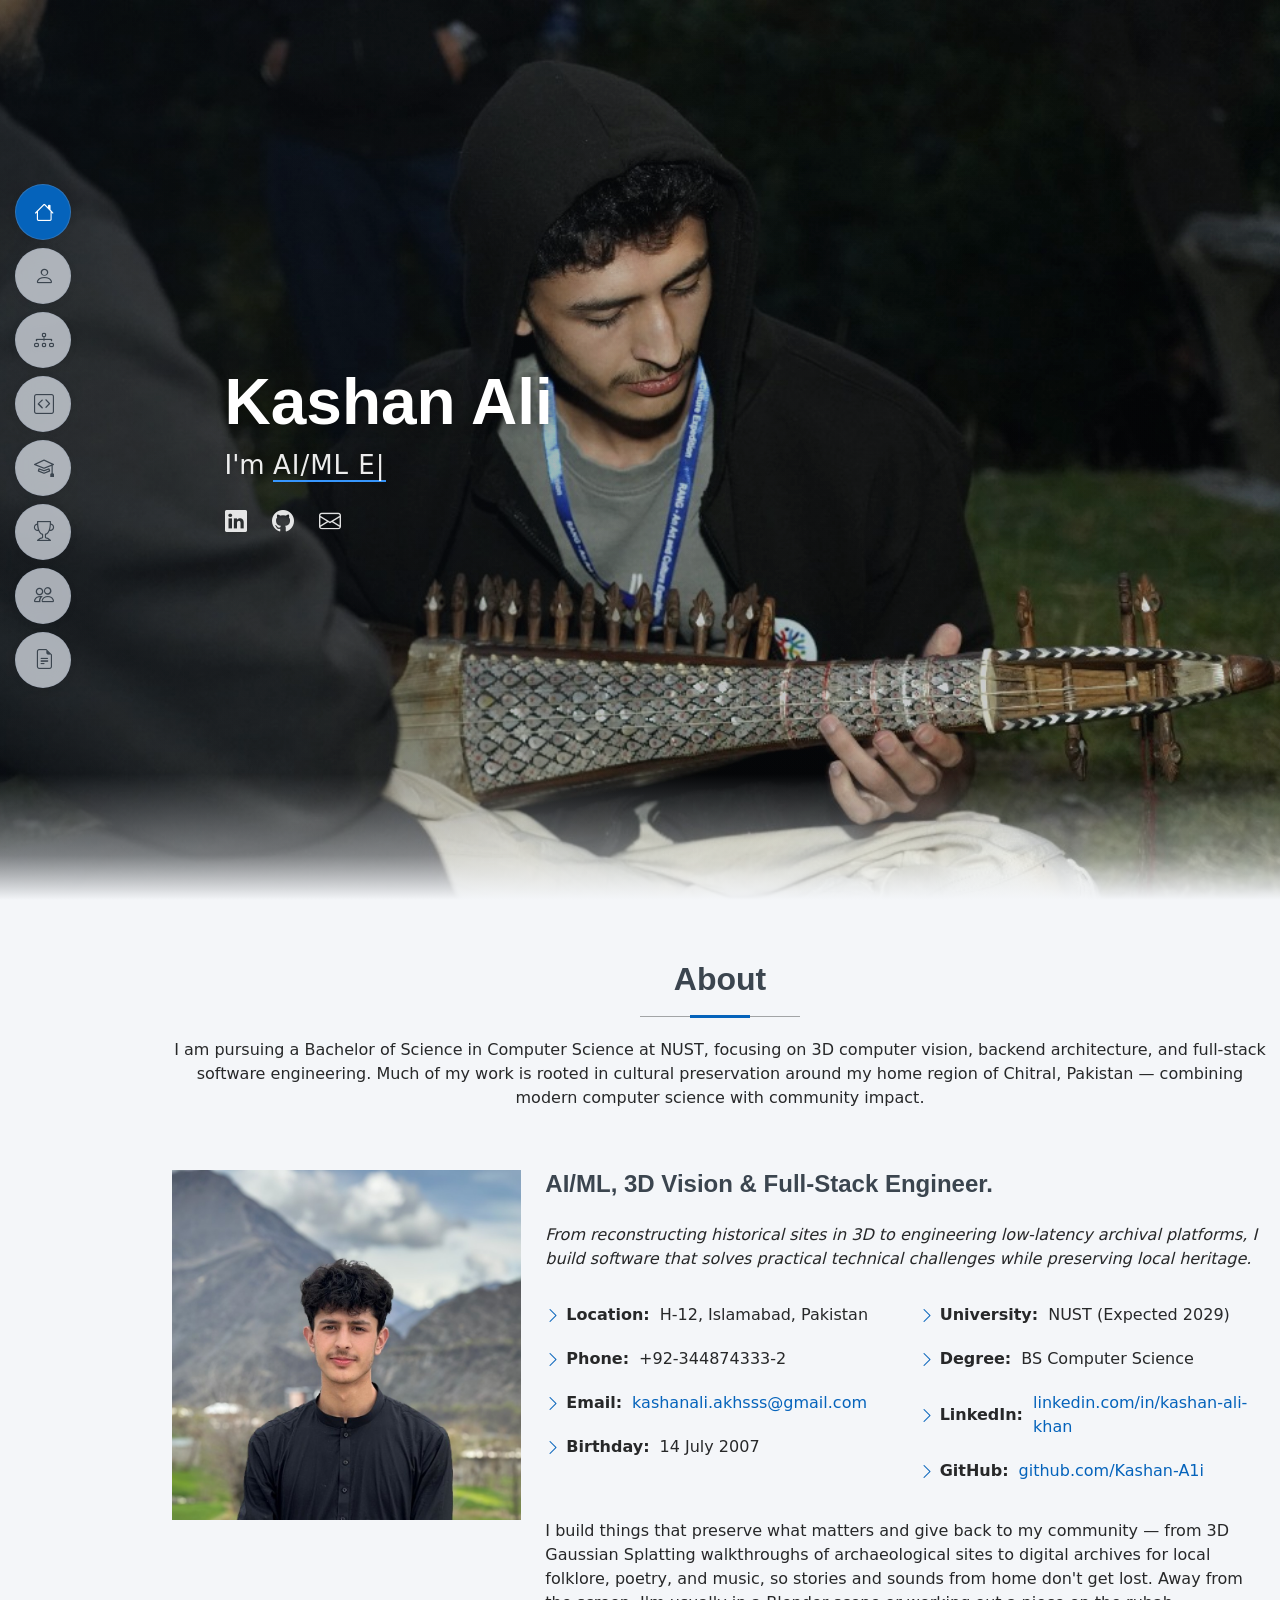
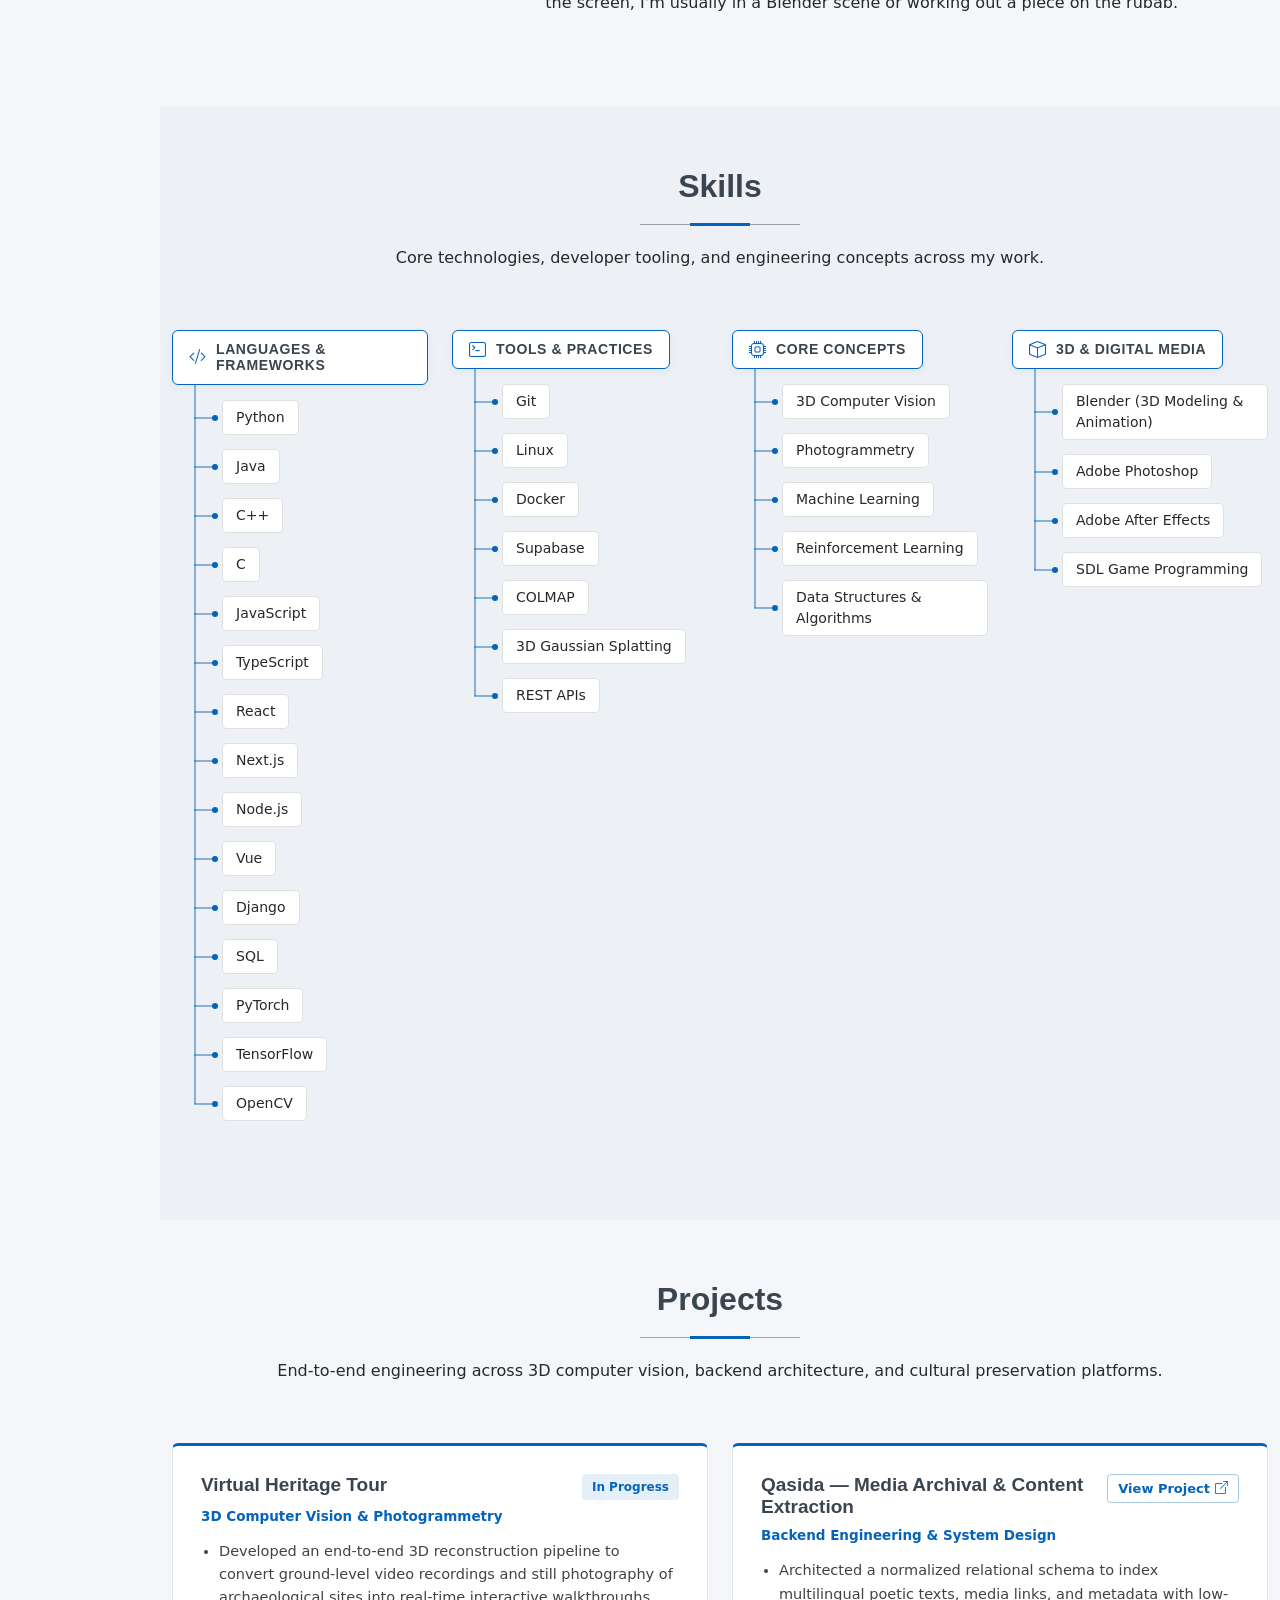
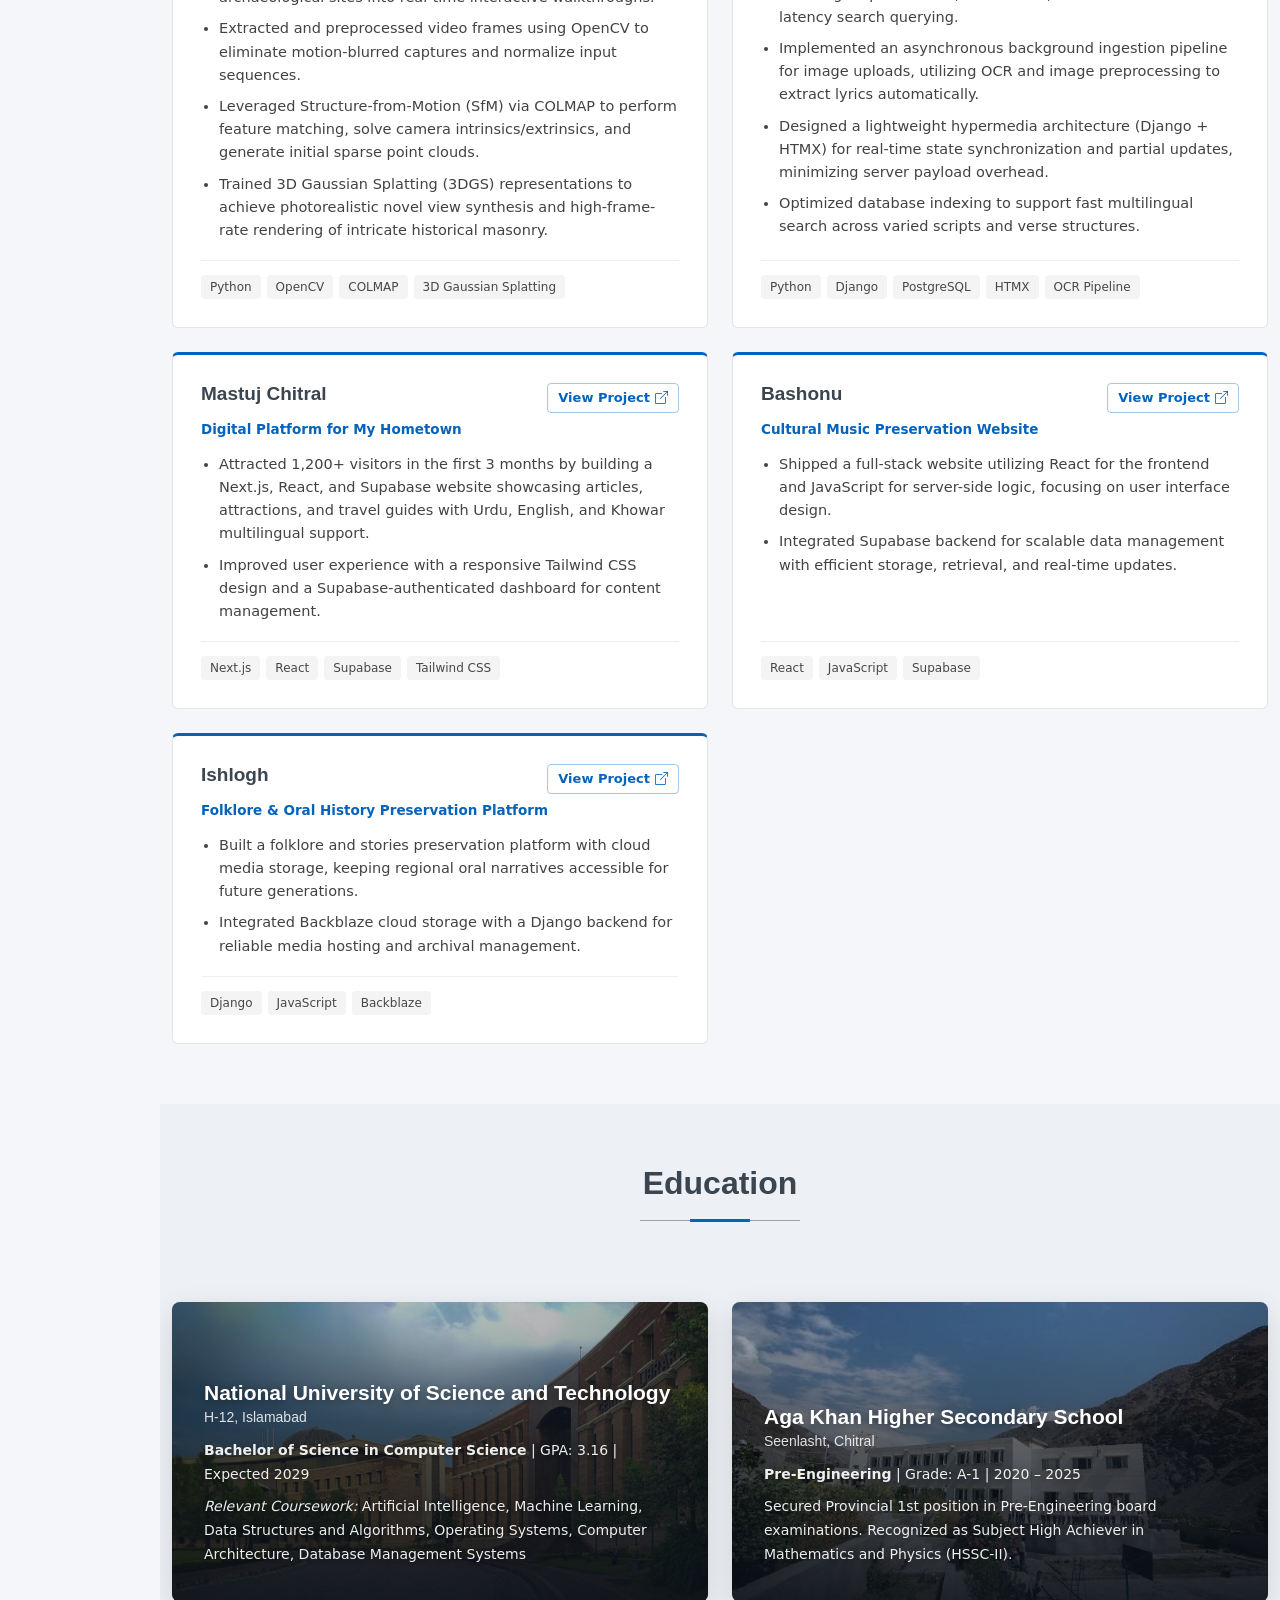
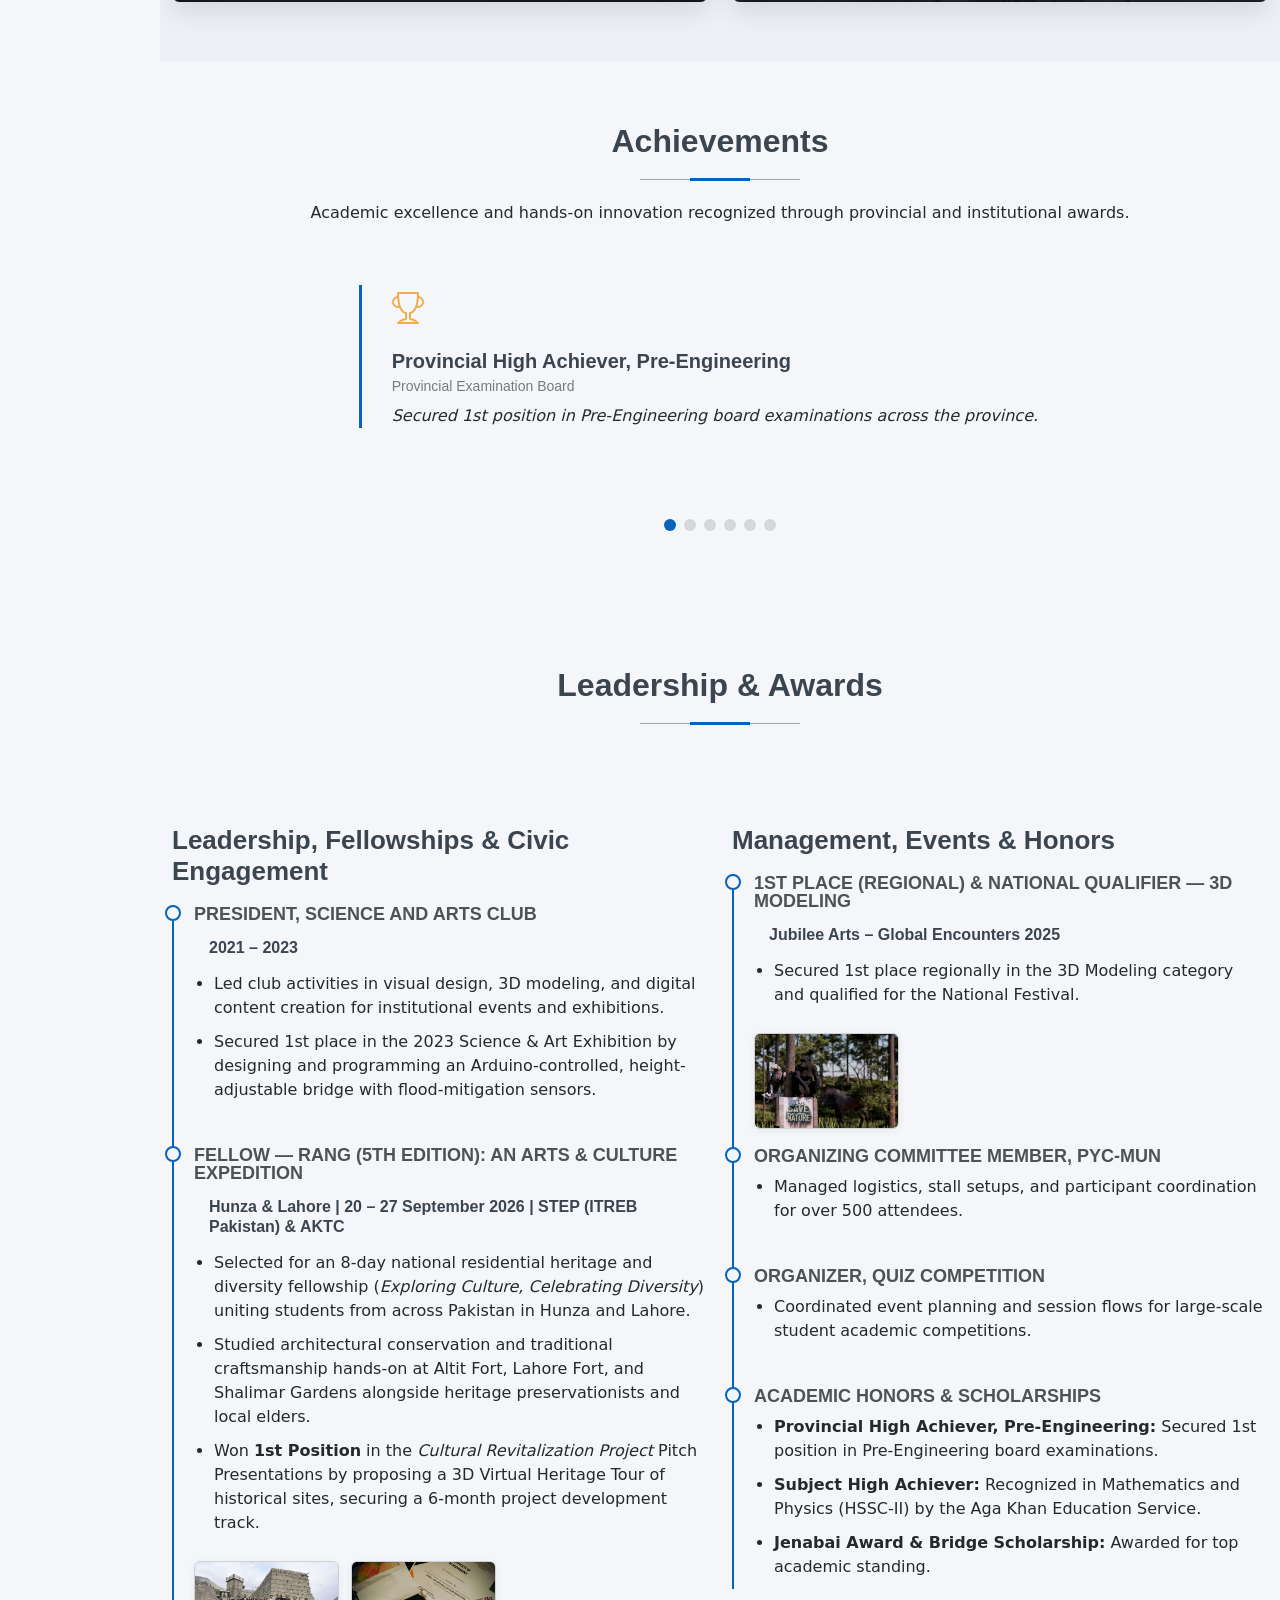
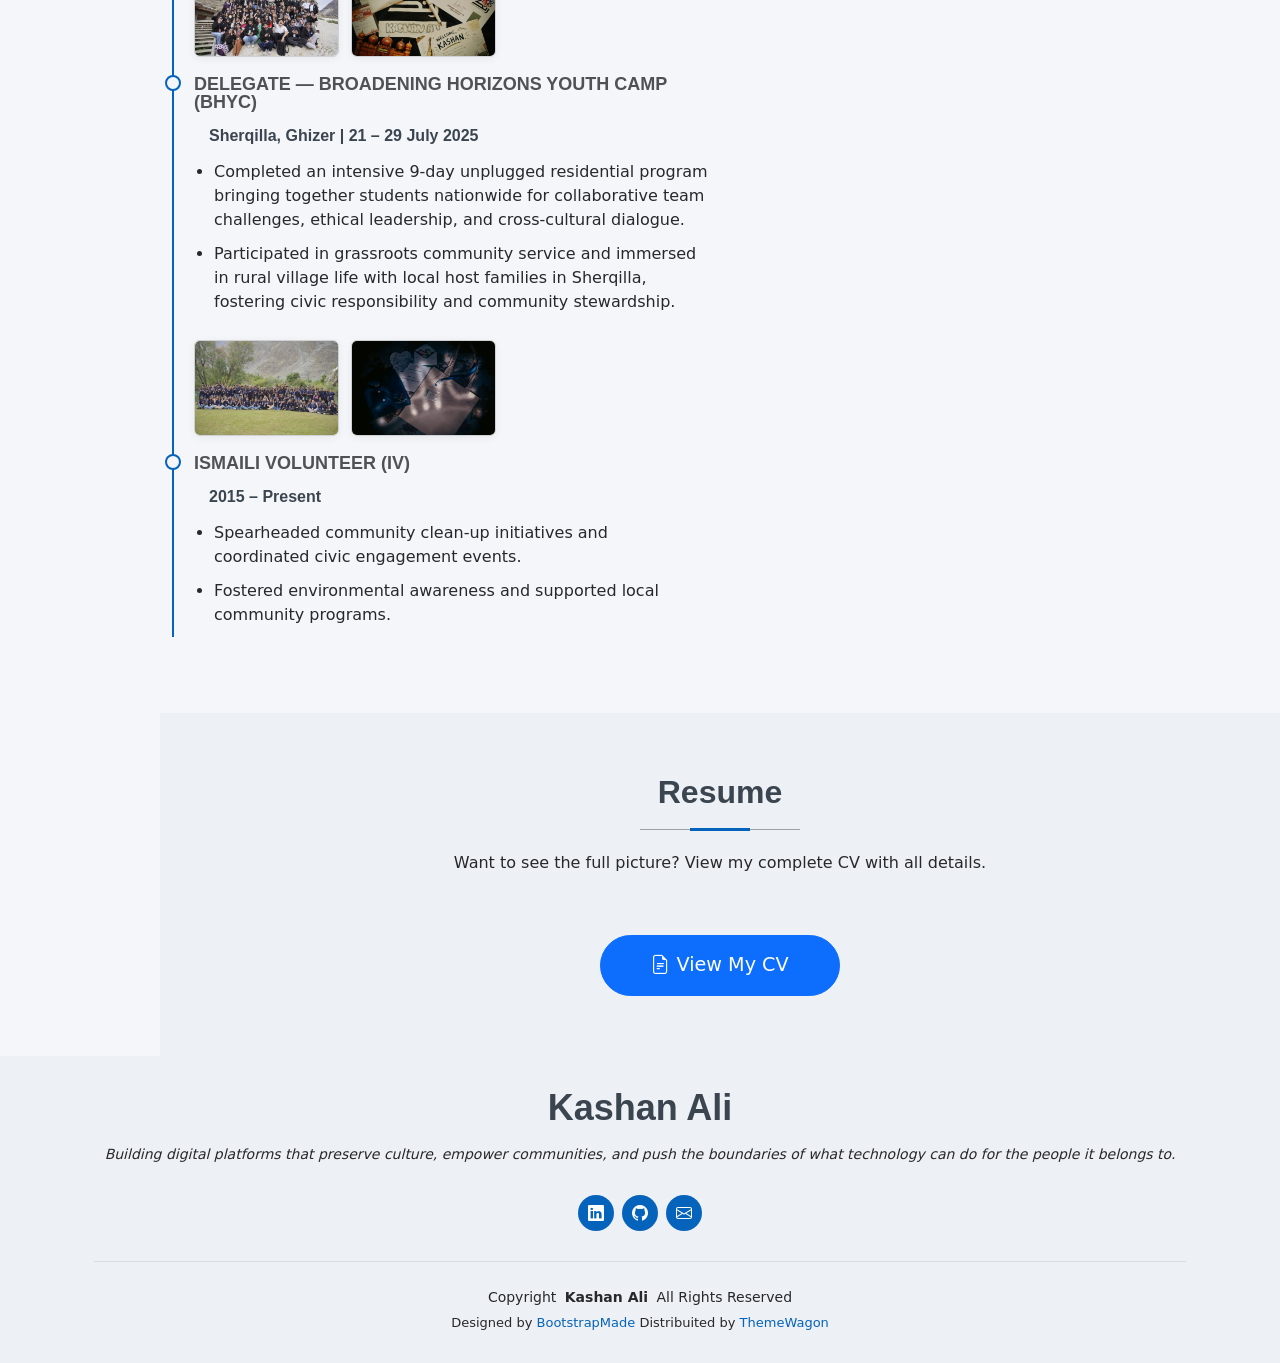
==== commit f4b36e11: "Add Rang, BHYC, and Jubilee Arts 3D Modeling achievements and photos" ====
--- a/index.html
+++ b/index.html
@@ -25,7 +25,7 @@
   <link href="assets/vendor/swiper/swiper-bundle.min.css" rel="stylesheet">
 
   <!-- Main CSS File -->
-  <link href="assets/css/main.css?v=5" rel="stylesheet">
+  <link href="assets/css/main.css?v=6" rel="stylesheet">
 
   <!-- =======================================================
   * Template Name: MyResume
@@ -501,11 +501,28 @@
                   <div class="col-lg-8">
                     <div class="testimonial-content">
                       <p>
-                        <i class="bi bi-people" style="font-size: 2rem; color: #f0ad4e;"></i>
+                        <i class="bi bi-box" style="font-size: 2rem; color: #f0ad4e;"></i>
                       </p>
-                      <h3>BHYC &amp; STEP Camp</h3>
-                      <h4>Youth Development Programs</h4>
-                      <p>Participated in intensive week-long camps focusing on leadership, teamwork, social responsibility, and intellectual development (July 2024 &amp; July 2025).</p>
+                      <h3>1st Place (Regional) &amp; National Qualifier — 3D Modeling</h3>
+                      <h4>Jubilee Arts – Global Encounters 2025</h4>
+                      <p>Secured 1st place regionally in the 3D Modeling category and qualified for the National Festival.</p>
+                    </div>
+                  </div>
+                </div>
+              </div>
+            </div><!-- End achievement item -->
+
+            <div class="swiper-slide">
+              <div class="testimonial-item">
+                <div class="row gy-4 justify-content-center">
+                  <div class="col-lg-8">
+                    <div class="testimonial-content">
+                      <p>
+                        <i class="bi bi-trophy" style="font-size: 2rem; color: #f0ad4e;"></i>
+                      </p>
+                      <h3>1st Position — Cultural Revitalization Project (Rang Expedition)</h3>
+                      <h4>STEP (ITREB Pakistan) &amp; Aga Khan Trust for Culture (AKTC)</h4>
+                      <p>Awarded 1st position in the Cultural Revitalization Project Pitch Presentations at the 5th edition of Rang for proposing an interactive 3D Virtual Heritage Tour of historical sites, launching a 6-month implementation phase.</p>
                     </div>
                   </div>
                 </div>
@@ -533,7 +550,7 @@
         <div class="row">
 
           <div class="col-lg-6" data-aos="fade-up" data-aos-delay="100">
-            <h3 class="resume-title">Leadership &amp; Civic Engagement</h3>
+            <h3 class="resume-title">Leadership, Fellowships &amp; Civic Engagement</h3>
 
             <div class="resume-item">
               <h4>President, Science and Arts Club</h4>
@@ -545,6 +562,41 @@
             </div><!-- End Resume Item -->
 
             <div class="resume-item">
+              <h4>Fellow — Rang (5th Edition): An Arts &amp; Culture Expedition</h4>
+              <h5>Hunza &amp; Lahore | 20 – 27 September 2026 | STEP (ITREB Pakistan) &amp; AKTC</h5>
+              <ul>
+                <li>Selected for an 8-day national residential heritage and diversity fellowship (<em>Exploring Culture, Celebrating Diversity</em>) uniting students from across Pakistan in Hunza and Lahore.</li>
+                <li>Studied architectural conservation and traditional craftsmanship hands-on at Altit Fort, Lahore Fort, and Shalimar Gardens alongside heritage preservationists and local elders.</li>
+                <li>Won <strong>1st Position</strong> in the <em>Cultural Revitalization Project</em> Pitch Presentations by proposing a 3D Virtual Heritage Tour of historical sites, securing a 6-month project development track.</li>
+              </ul>
+              <div class="resume-media-grid">
+                <a href="assets/img/rang-altit-fort.jpg" class="glightbox resume-media-thumb" data-gallery="rang-gallery">
+                  <img src="assets/img/rang-altit-fort.jpg" alt="Rang Cohort at Altit Fort Hunza" loading="lazy">
+                </a>
+                <a href="assets/img/rang-certificate.jpg" class="glightbox resume-media-thumb" data-gallery="rang-gallery">
+                  <img src="assets/img/rang-certificate.jpg" alt="Rang Certificate of Achievement" loading="lazy">
+                </a>
+              </div>
+            </div><!-- End Resume Item -->
+
+            <div class="resume-item">
+              <h4>Delegate — Broadening Horizons Youth Camp (BHYC)</h4>
+              <h5>Sherqilla, Ghizer | 21 – 29 July 2025</h5>
+              <ul>
+                <li>Completed an intensive 9-day unplugged residential program bringing together students nationwide for collaborative team challenges, ethical leadership, and cross-cultural dialogue.</li>
+                <li>Participated in grassroots community service and immersed in rural village life with local host families in Sherqilla, fostering civic responsibility and community stewardship.</li>
+              </ul>
+              <div class="resume-media-grid">
+                <a href="assets/img/bhyc-group.jpg" class="glightbox resume-media-thumb" data-gallery="bhyc-gallery">
+                  <img src="assets/img/bhyc-group.jpg" alt="BHYC Camp Cohort in Sherqilla" loading="lazy">
+                </a>
+                <a href="assets/img/bhyc-memorabilia.png" class="glightbox resume-media-thumb" data-gallery="bhyc-gallery">
+                  <img src="assets/img/bhyc-memorabilia.png" alt="BHYC Certificate and Keepsakes" loading="lazy">
+                </a>
+              </div>
+            </div><!-- End Resume Item -->
+
+            <div class="resume-item">
               <h4>Ismaili Volunteer (IV)</h4>
               <h5>2015 – Present</h5>
               <ul>
@@ -557,6 +609,19 @@
 
           <div class="col-lg-6" data-aos="fade-up" data-aos-delay="200">
             <h3 class="resume-title">Management, Events &amp; Honors</h3>
+
+            <div class="resume-item">
+              <h4>1st Place (Regional) &amp; National Qualifier — 3D Modeling</h4>
+              <h5>Jubilee Arts – Global Encounters 2025</h5>
+              <ul>
+                <li>Secured 1st place regionally in the 3D Modeling category and qualified for the National Festival.</li>
+              </ul>
+              <div class="resume-media-grid">
+                <a href="assets/img/save-nature-3d.jpg" class="glightbox resume-media-thumb" data-gallery="jubilee-arts-gallery">
+                  <img src="assets/img/save-nature-3d.jpg" alt="3D Modeling — Jubilee Arts 2025" loading="lazy">
+                </a>
+              </div>
+            </div><!-- End Resume Item -->
 
             <div class="resume-item">
               <h4>Organizing Committee Member, PYC-MUN</h4>
--- a/assets/css/main.css
+++ b/assets/css/main.css
@@ -942,6 +942,62 @@
   position: relative;
 }
 
+.resume-media-grid {
+  display: flex;
+  flex-wrap: wrap;
+  gap: 12px;
+  margin-top: 10px;
+}
+
+.resume-media-thumb {
+  position: relative;
+  display: block;
+  width: 145px;
+  height: 96px;
+  border-radius: 6px;
+  overflow: hidden;
+  border: 1px solid color-mix(in srgb, var(--default-color), transparent 82%);
+  box-shadow: 0 2px 8px rgba(0, 0, 0, 0.06);
+  transition: transform 0.25s ease, box-shadow 0.25s ease, border-color 0.25s ease;
+}
+
+.resume-media-thumb img {
+  width: 100%;
+  height: 100%;
+  object-fit: cover;
+  display: block;
+  transition: transform 0.3s ease;
+}
+
+.resume-media-thumb::after {
+  content: "\F52A";
+  font-family: "bootstrap-icons";
+  position: absolute;
+  inset: 0;
+  background: rgba(5, 99, 187, 0.45);
+  color: #ffffff;
+  display: flex;
+  align-items: center;
+  justify-content: center;
+  font-size: 1.25rem;
+  opacity: 0;
+  transition: opacity 0.25s ease;
+}
+
+.resume-media-thumb:hover {
+  transform: translateY(-2px);
+  border-color: var(--accent-color);
+  box-shadow: 0 6px 16px rgba(5, 99, 187, 0.16);
+}
+
+.resume-media-thumb:hover img {
+  transform: scale(1.06);
+}
+
+.resume-media-thumb:hover::after {
+  opacity: 1;
+}
+
 .resume .resume-item h4 {
   line-height: 18px;
   font-size: 18px;
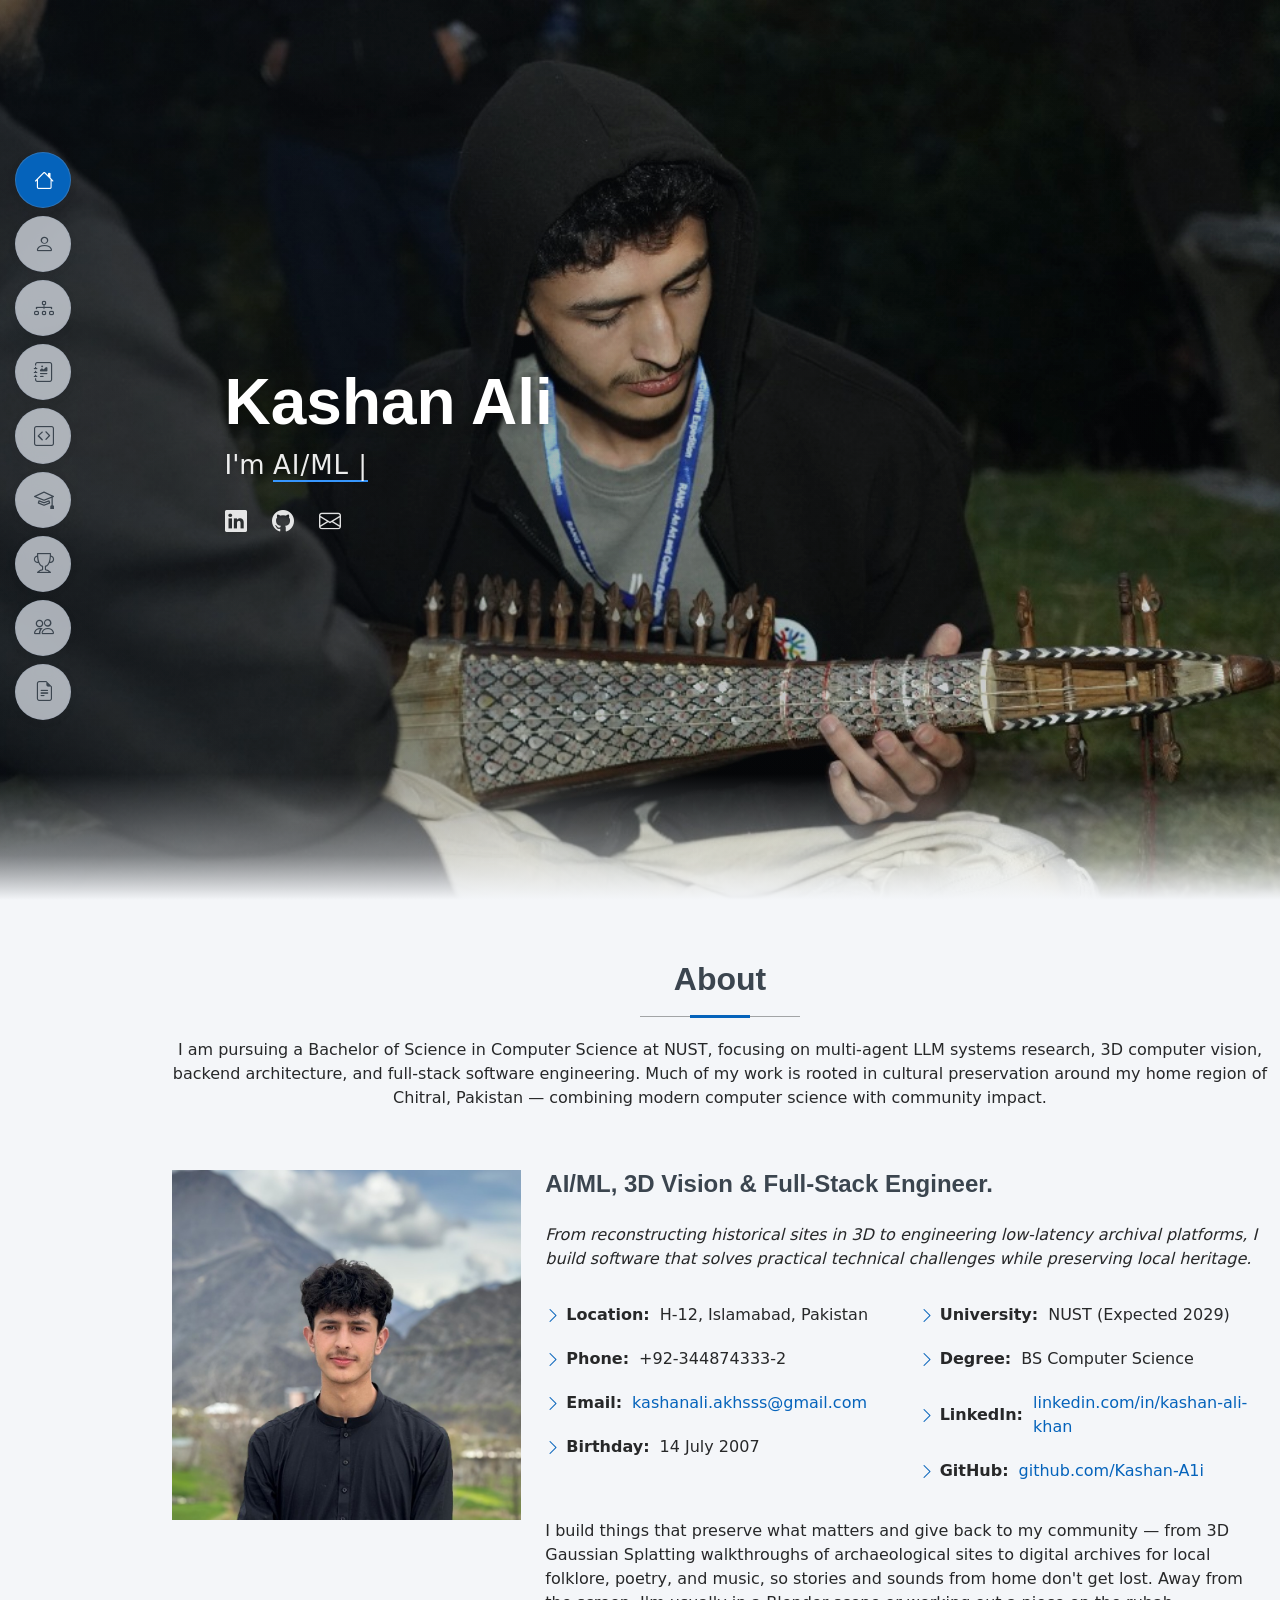
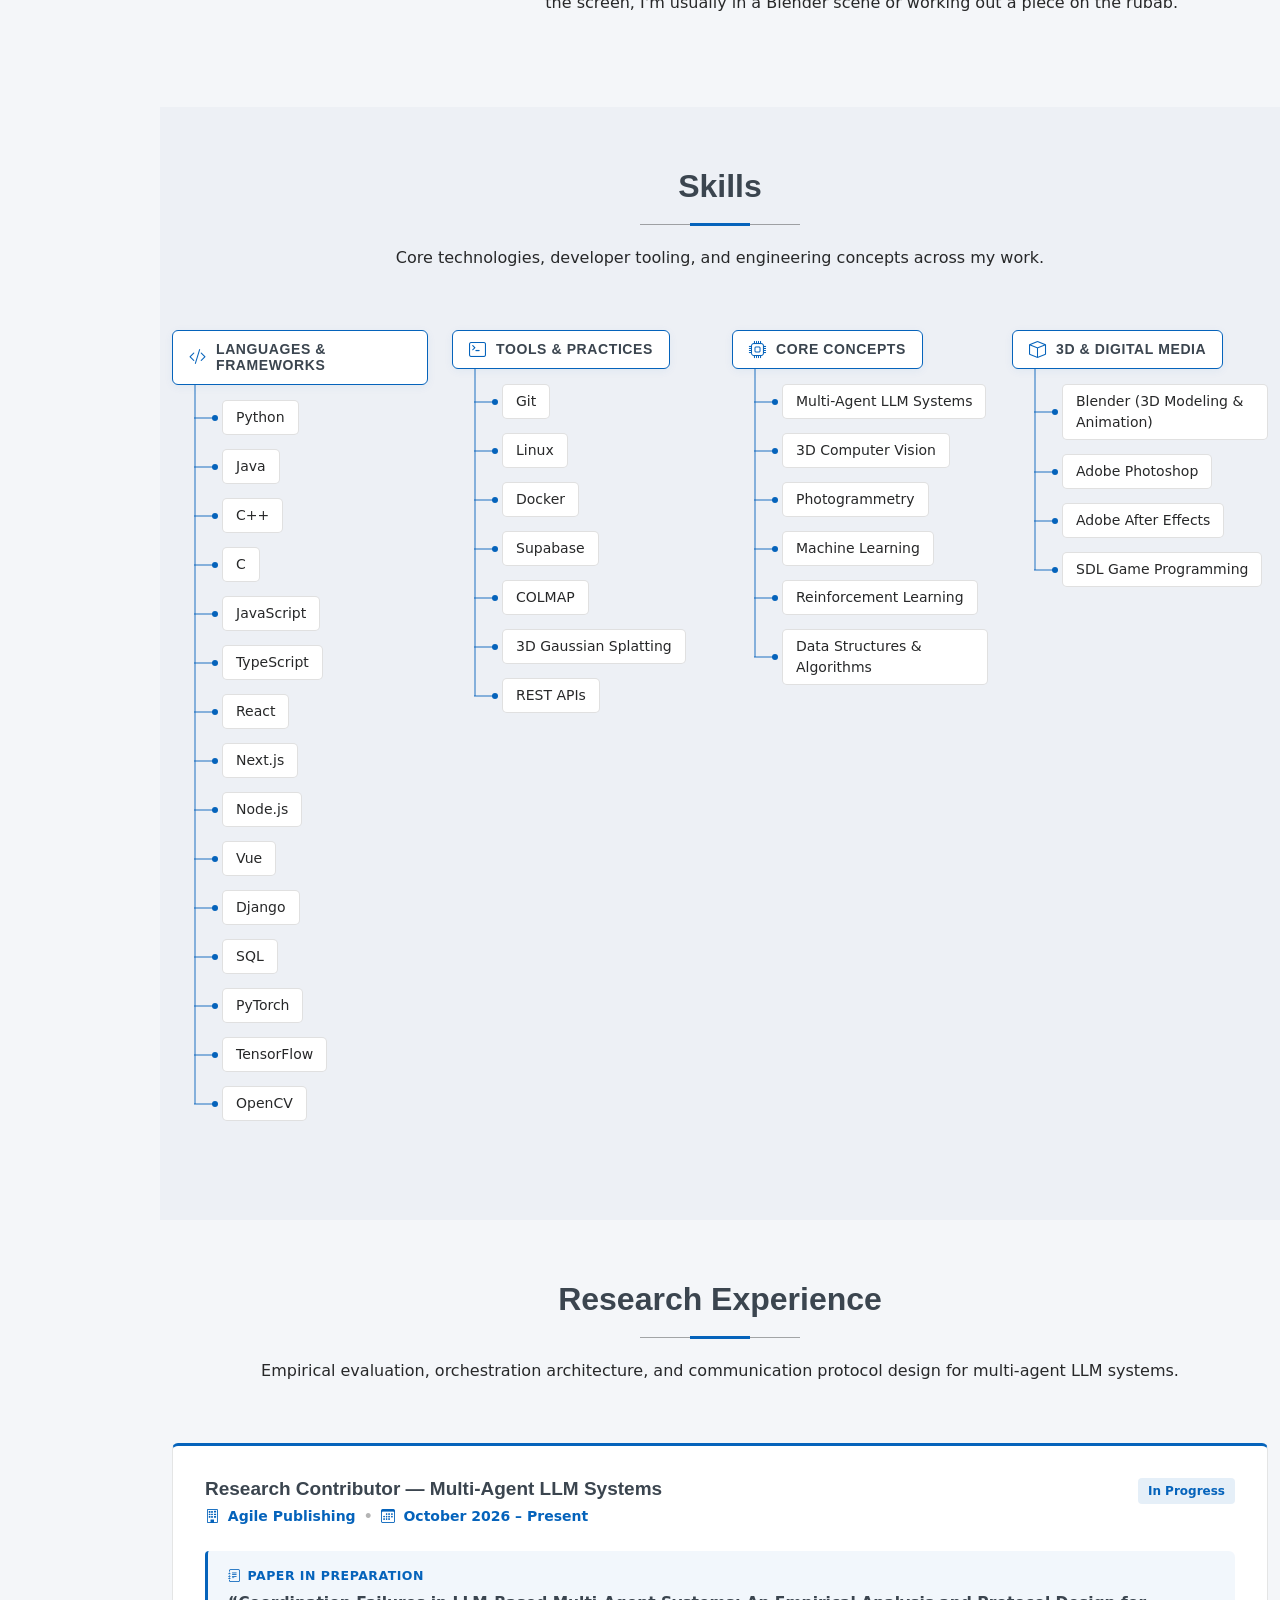
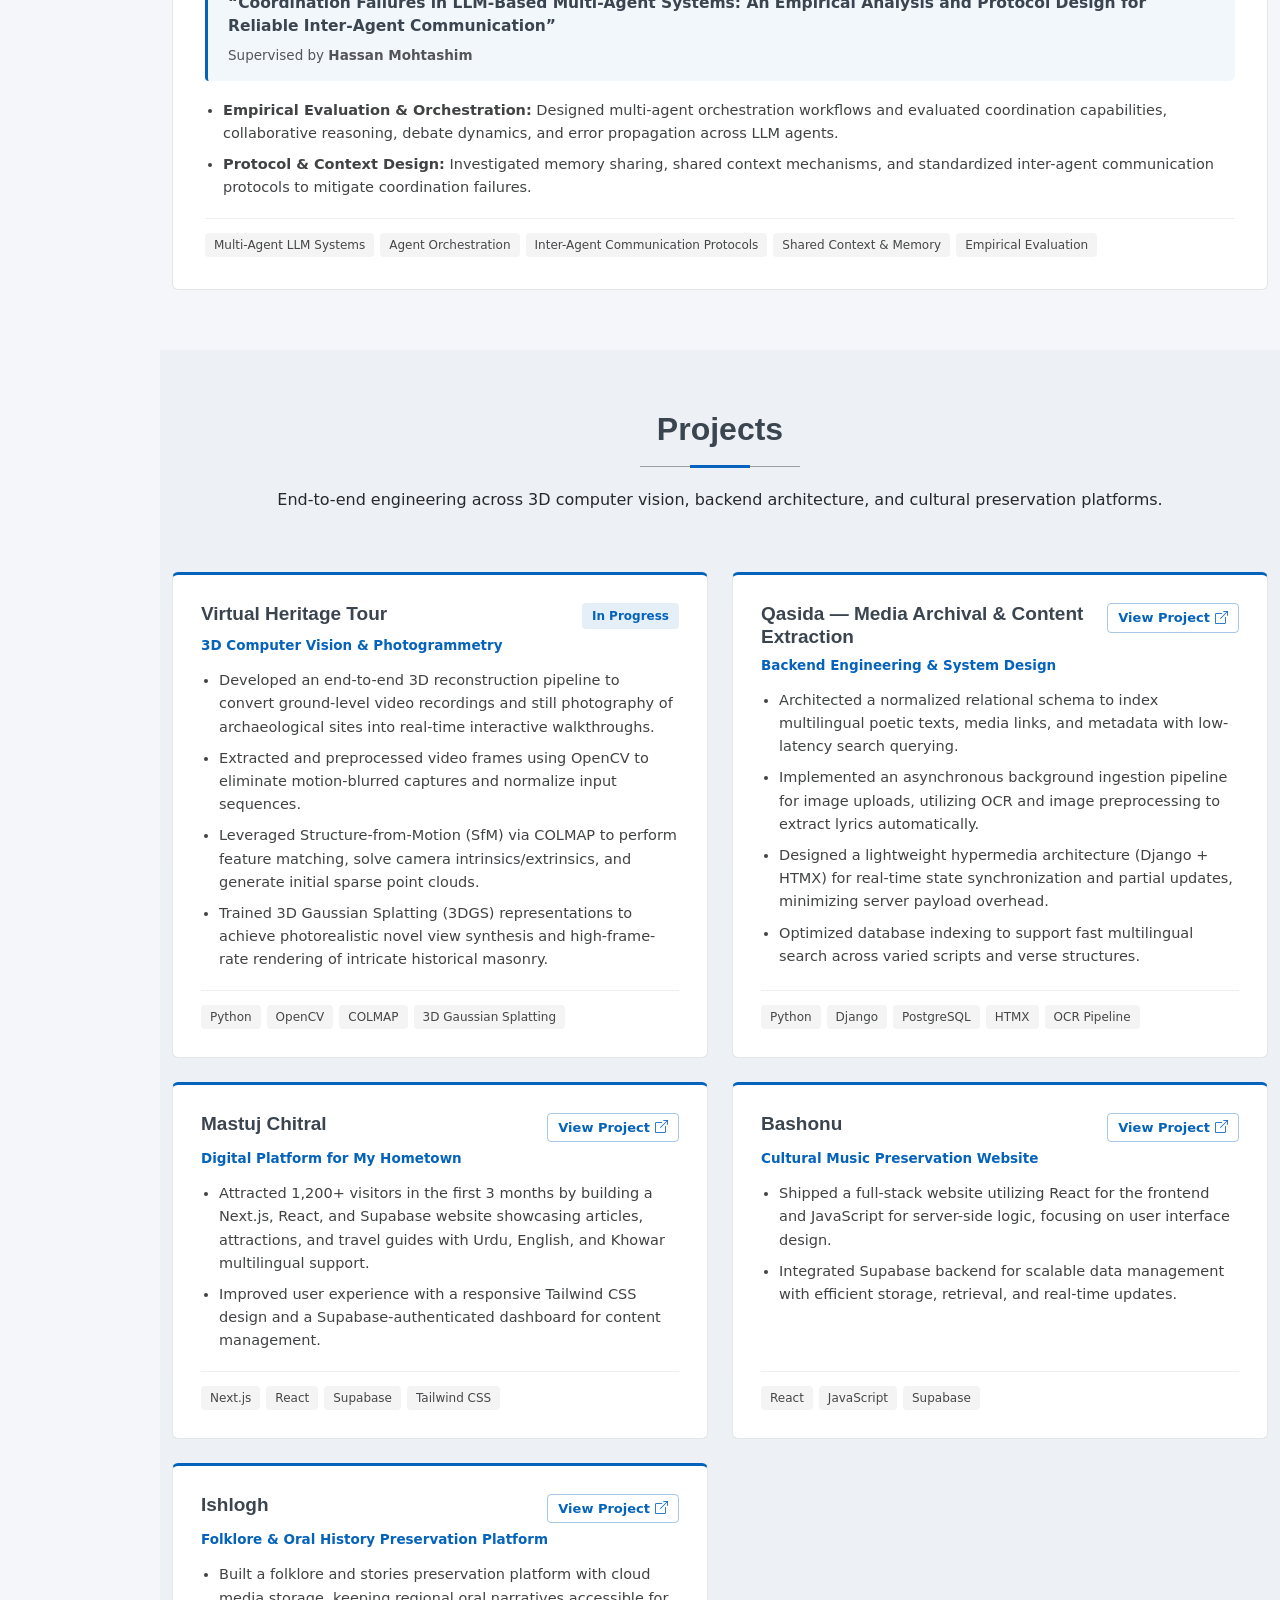
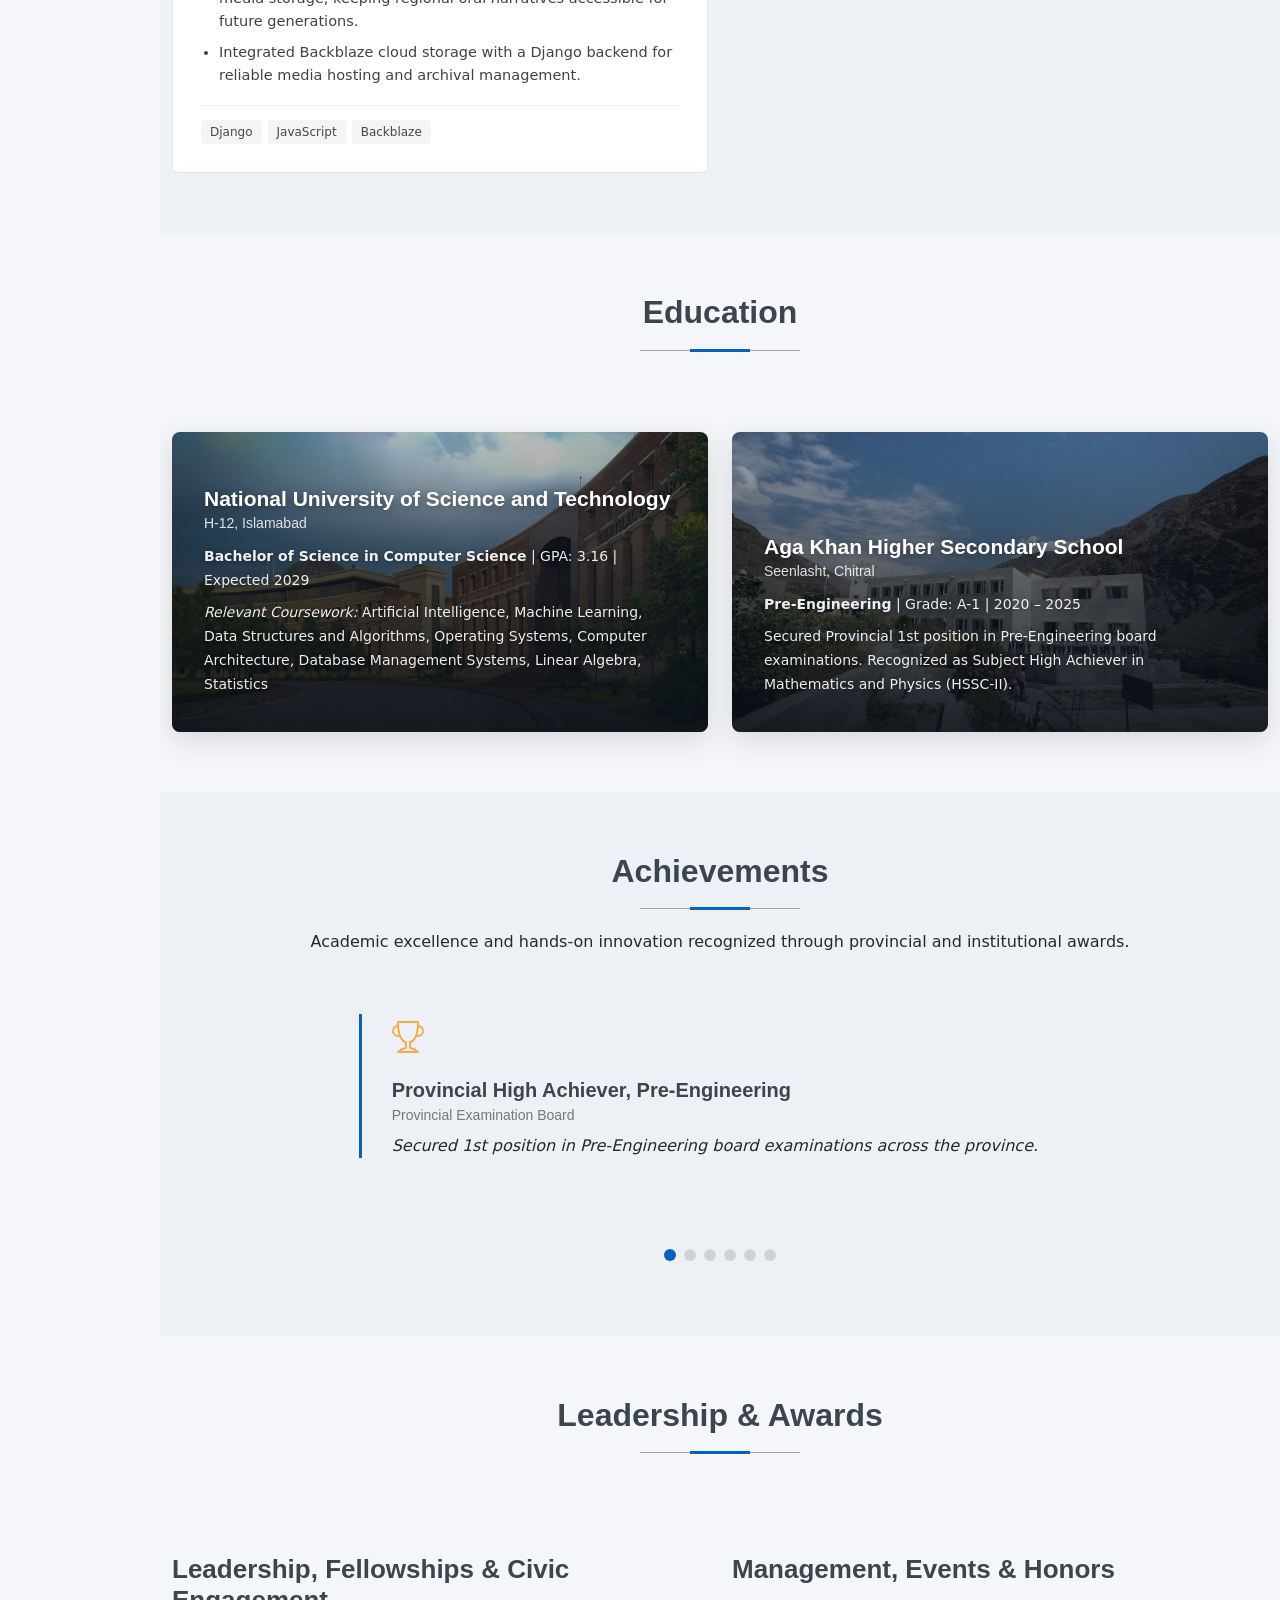
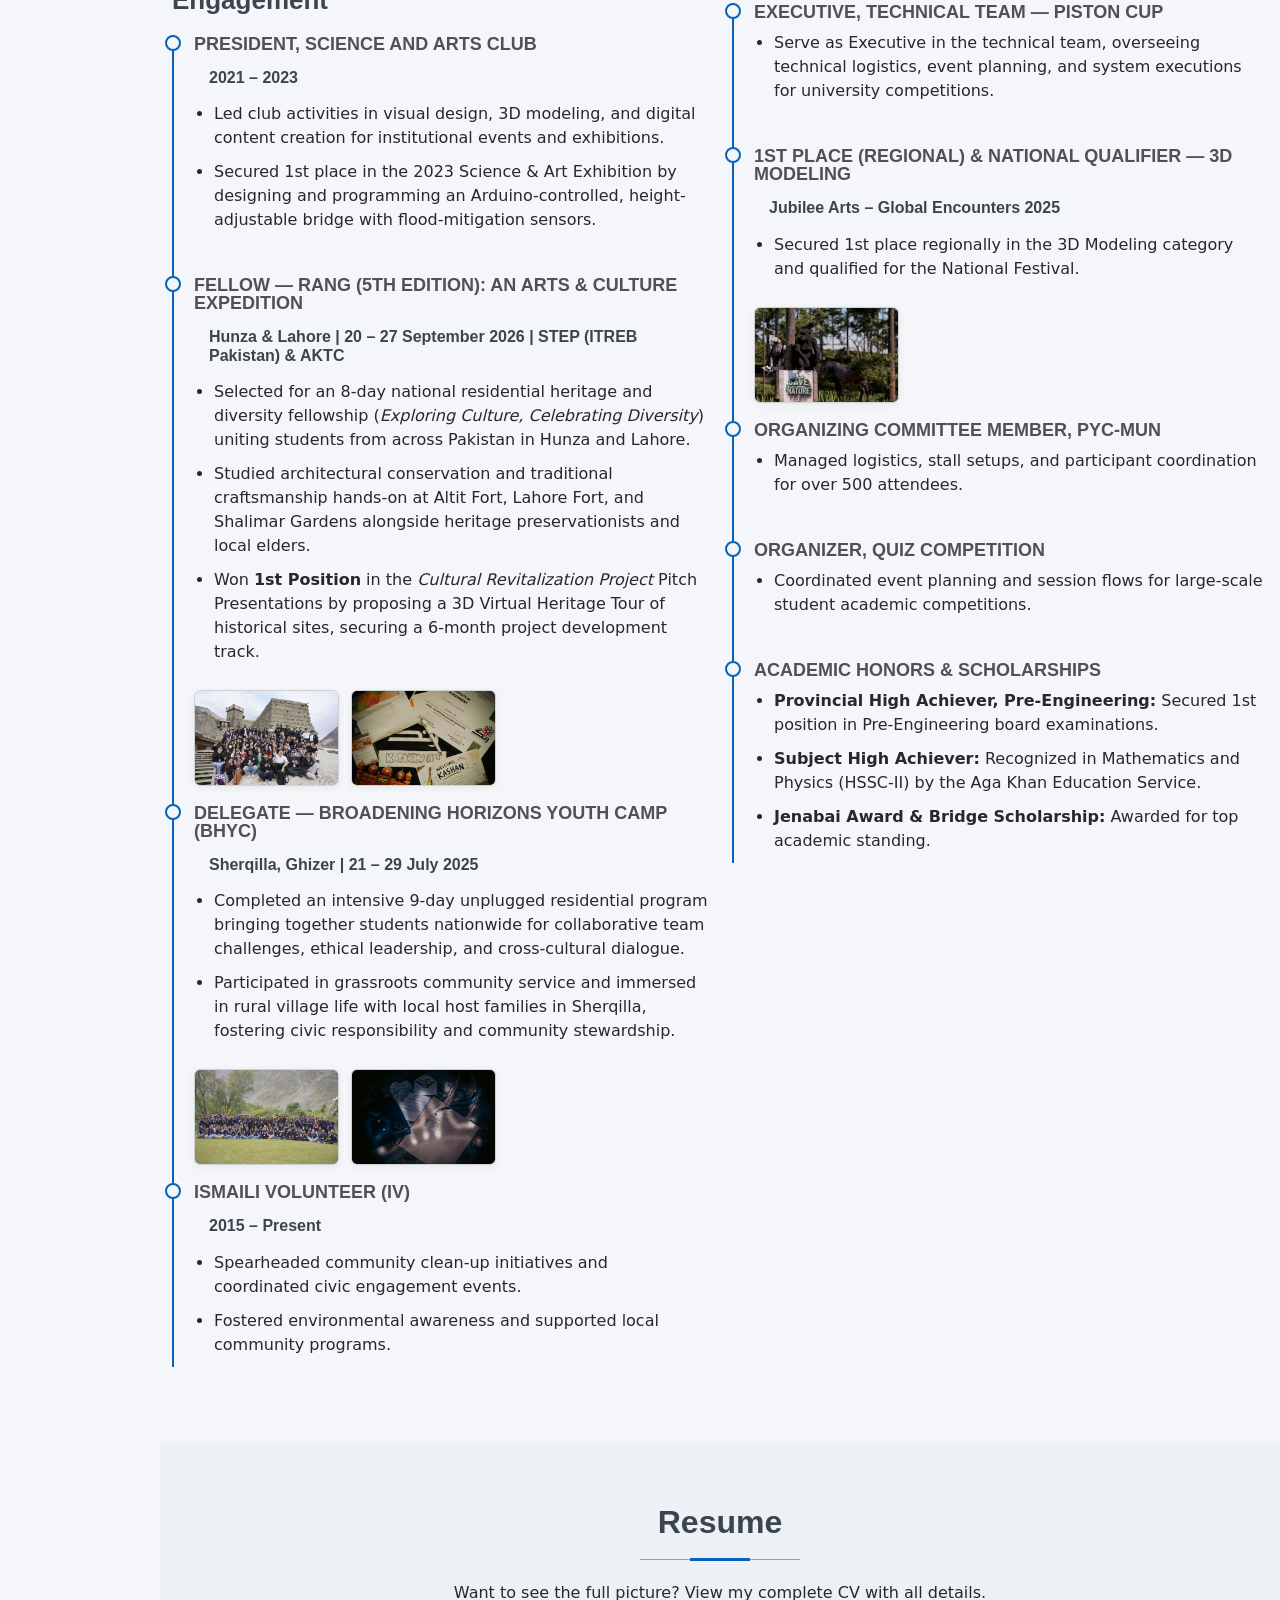
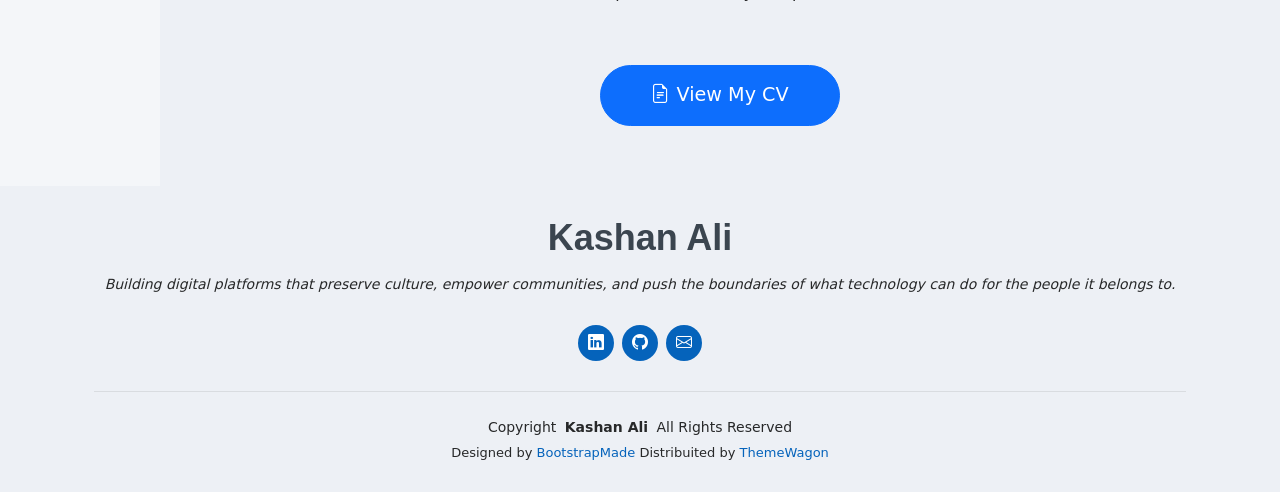
==== commit 66c3cd24: "Add Research Experience section and sync with updated CV" ====
--- a/index.html
+++ b/index.html
@@ -25,7 +25,7 @@
   <link href="assets/vendor/swiper/swiper-bundle.min.css" rel="stylesheet">
 
   <!-- Main CSS File -->
-  <link href="assets/css/main.css?v=6" rel="stylesheet">
+  <link href="assets/css/main.css?v=7" rel="stylesheet">
 
   <!-- =======================================================
   * Template Name: MyResume
@@ -47,6 +47,7 @@
         <li><a href="#hero" class="active"><i class="bi bi-house navicon"></i><span>Home</span></a></li>
         <li><a href="#about"><i class="bi bi-person navicon"></i><span>About</span></a></li>
         <li><a href="#skills"><i class="bi bi-diagram-3 navicon"></i><span>Skills</span></a></li>
+        <li><a href="#research"><i class="bi bi-journal-richtext navicon"></i><span>Research</span></a></li>
         <li><a href="#portfolio"><i class="bi bi-code-square navicon"></i><span>Projects</span></a></li>
         <li><a href="#services"><i class="bi bi-mortarboard navicon"></i><span>Education</span></a></li>
         <li><a href="#achievements"><i class="bi bi-trophy navicon"></i><span>Achievements</span></a></li>
@@ -68,7 +69,7 @@
         <div class="row justify-content-center">
           <div class="col-lg-9">
             <h2>Kashan Ali</h2>
-            <p>I'm <span class="typed" data-typed-items="AI/ML Engineer, 3D Computer Vision Developer, Full-Stack Engineer, 3D Artist">AI/ML Engineer</span><span class="typed-cursor typed-cursor--blink" aria-hidden="true"></span></p>
+            <p>I'm <span class="typed" data-typed-items="AI/ML Engineer, Multi-Agent LLM Researcher, 3D Computer Vision Developer, Full-Stack Engineer, 3D Artist">AI/ML Engineer</span><span class="typed-cursor typed-cursor--blink" aria-hidden="true"></span></p>
             <div class="social-links">
               <a href="http://www.linkedin.com/in/kashan-ali-khan" target="_blank" title="LinkedIn"><i class="bi bi-linkedin"></i></a>
               <a href="https://github.com/Kashan-A1i" target="_blank" title="GitHub"><i class="bi bi-github"></i></a>
@@ -86,7 +87,7 @@
       <!-- Section Title -->
       <div class="container section-title" data-aos="fade-up">
         <h2>About</h2>
-        <p>I am pursuing a Bachelor of Science in Computer Science at NUST, focusing on 3D computer vision, backend architecture, and full-stack software engineering. Much of my work is rooted in cultural preservation around my home region of Chitral, Pakistan — combining modern computer science with community impact.</p>
+        <p>I am pursuing a Bachelor of Science in Computer Science at NUST, focusing on multi-agent LLM systems research, 3D computer vision, backend architecture, and full-stack software engineering. Much of my work is rooted in cultural preservation around my home region of Chitral, Pakistan — combining modern computer science with community impact.</p>
       </div><!-- End Section Title -->
 
       <div class="container" data-aos="fade-up" data-aos-delay="100">
@@ -195,6 +196,7 @@
                 <h3>Core Concepts</h3>
               </div>
               <ul class="skills-tree-list">
+                <li><span class="skills-tree-node">Multi-Agent LLM Systems</span></li>
                 <li><span class="skills-tree-node">3D Computer Vision</span></li>
                 <li><span class="skills-tree-node">Photogrammetry</span></li>
                 <li><span class="skills-tree-node">Machine Learning</span></li>
@@ -225,8 +227,61 @@
       </div>
     </section><!-- /Skills Section -->
 
+    <!-- Research Experience Section -->
+    <section id="research" class="research section">
+
+      <!-- Section Title -->
+      <div class="container section-title" data-aos="fade-up">
+        <h2>Research Experience</h2>
+        <p>Empirical evaluation, orchestration architecture, and communication protocol design for multi-agent LLM systems.</p>
+      </div><!-- End Section Title -->
+
+      <div class="container">
+
+        <div class="row justify-content-center" data-aos="fade-up" data-aos-delay="100">
+          <div class="col-lg-12">
+            <div class="project-card research-card">
+              <div>
+                <div class="project-card-header">
+                  <div>
+                    <h4>Research Contributor — Multi-Agent LLM Systems</h4>
+                    <div class="research-meta">
+                      <span><i class="bi bi-building"></i> Agile Publishing</span>
+                      <span class="research-meta-sep">•</span>
+                      <span><i class="bi bi-calendar3"></i> October 2026 – Present</span>
+                    </div>
+                  </div>
+                  <span class="project-status-badge">In Progress</span>
+                </div>
+
+                <div class="research-paper-callout">
+                  <div class="research-paper-label"><i class="bi bi-journal-text"></i> Paper in Preparation</div>
+                  <div class="research-paper-title">“Coordination Failures in LLM-Based Multi-Agent Systems: An Empirical Analysis and Protocol Design for Reliable Inter-Agent Communication”</div>
+                  <div class="research-paper-supervisor">Supervised by <strong>Hassan Mohtashim</strong></div>
+                </div>
+
+                <ul class="project-bullets">
+                  <li><strong>Empirical Evaluation &amp; Orchestration:</strong> Designed multi-agent orchestration workflows and evaluated coordination capabilities, collaborative reasoning, debate dynamics, and error propagation across LLM agents.</li>
+                  <li><strong>Protocol &amp; Context Design:</strong> Investigated memory sharing, shared context mechanisms, and standardized inter-agent communication protocols to mitigate coordination failures.</li>
+                </ul>
+              </div>
+              <div class="project-tech-stack">
+                <span class="project-tech-tag">Multi-Agent LLM Systems</span>
+                <span class="project-tech-tag">Agent Orchestration</span>
+                <span class="project-tech-tag">Inter-Agent Communication Protocols</span>
+                <span class="project-tech-tag">Shared Context &amp; Memory</span>
+                <span class="project-tech-tag">Empirical Evaluation</span>
+              </div>
+            </div>
+          </div>
+        </div>
+
+      </div>
+
+    </section><!-- /Research Experience Section -->
+
     <!-- Projects Section -->
-    <section id="portfolio" class="portfolio section">
+    <section id="portfolio" class="portfolio section light-background">
 
       <!-- Section Title -->
       <div class="container section-title" data-aos="fade-up">
@@ -363,7 +418,7 @@
     </section><!-- /Projects Section -->
 
     <!-- Education Section -->
-    <section id="services" class="services section light-background">
+    <section id="services" class="services section">
 
       <!-- Section Title -->
       <div class="container section-title" data-aos="fade-up">
@@ -379,7 +434,7 @@
               <h3>National University of Science and Technology</h3>
               <h5>H-12, Islamabad</h5>
               <p><strong>Bachelor of Science in Computer Science</strong> | GPA: 3.16 | Expected 2029</p>
-              <p class="mt-2"><em>Relevant Coursework:</em> Artificial Intelligence, Machine Learning, Data Structures and Algorithms, Operating Systems, Computer Architecture, Database Management Systems</p>
+              <p class="mt-2"><em>Relevant Coursework:</em> Artificial Intelligence, Machine Learning, Data Structures and Algorithms, Operating Systems, Computer Architecture, Database Management Systems, Linear Algebra, Statistics</p>
             </div>
           </div><!-- End Education Item -->
 
@@ -399,7 +454,7 @@
     </section><!-- /Education Section -->
 
     <!-- Achievements Section -->
-    <section id="achievements" class="testimonials section">
+    <section id="achievements" class="testimonials section light-background">
 
       <!-- Section Title -->
       <div class="container section-title" data-aos="fade-up">
@@ -611,6 +666,13 @@
             <h3 class="resume-title">Management, Events &amp; Honors</h3>
 
             <div class="resume-item">
+              <h4>Executive, Technical Team — Piston Cup</h4>
+              <ul>
+                <li>Serve as Executive in the technical team, overseeing technical logistics, event planning, and system executions for university competitions.</li>
+              </ul>
+            </div><!-- End Resume Item -->
+
+            <div class="resume-item">
               <h4>1st Place (Regional) &amp; National Qualifier — 3D Modeling</h4>
               <h5>Jubilee Arts – Global Encounters 2025</h5>
               <ul>
--- a/assets/css/main.css
+++ b/assets/css/main.css
@@ -925,6 +925,66 @@
 }
 
 /*--------------------------------------------------------------
+# Research Experience Section
+--------------------------------------------------------------*/
+.research-card {
+  padding: 32px;
+}
+
+.research-meta {
+  display: flex;
+  flex-wrap: wrap;
+  align-items: center;
+  gap: 8px;
+  margin-top: 6px;
+  margin-bottom: 18px;
+  font-size: 14px;
+  font-weight: 600;
+  color: var(--accent-color);
+}
+
+.research-meta i {
+  margin-right: 4px;
+}
+
+.research-meta-sep {
+  color: color-mix(in srgb, var(--default-color), transparent 65%);
+}
+
+.research-paper-callout {
+  background-color: color-mix(in srgb, var(--accent-color), transparent 95%);
+  border-left: 3px solid var(--accent-color);
+  border-radius: 4px 6px 6px 4px;
+  padding: 16px 20px;
+  margin-bottom: 18px;
+}
+
+.research-paper-label {
+  font-size: 12.5px;
+  font-weight: 700;
+  text-transform: uppercase;
+  letter-spacing: 0.04em;
+  color: var(--accent-color);
+  margin-bottom: 6px;
+  display: flex;
+  align-items: center;
+  gap: 6px;
+}
+
+.research-paper-title {
+  font-size: 15.5px;
+  font-weight: 600;
+  color: var(--heading-color);
+  line-height: 1.5;
+  margin-bottom: 6px;
+}
+
+.research-paper-supervisor {
+  font-size: 13.5px;
+  color: color-mix(in srgb, var(--default-color), transparent 22%);
+}
+
+/*--------------------------------------------------------------
 # Resume Section
 --------------------------------------------------------------*/
 .resume .resume-title {
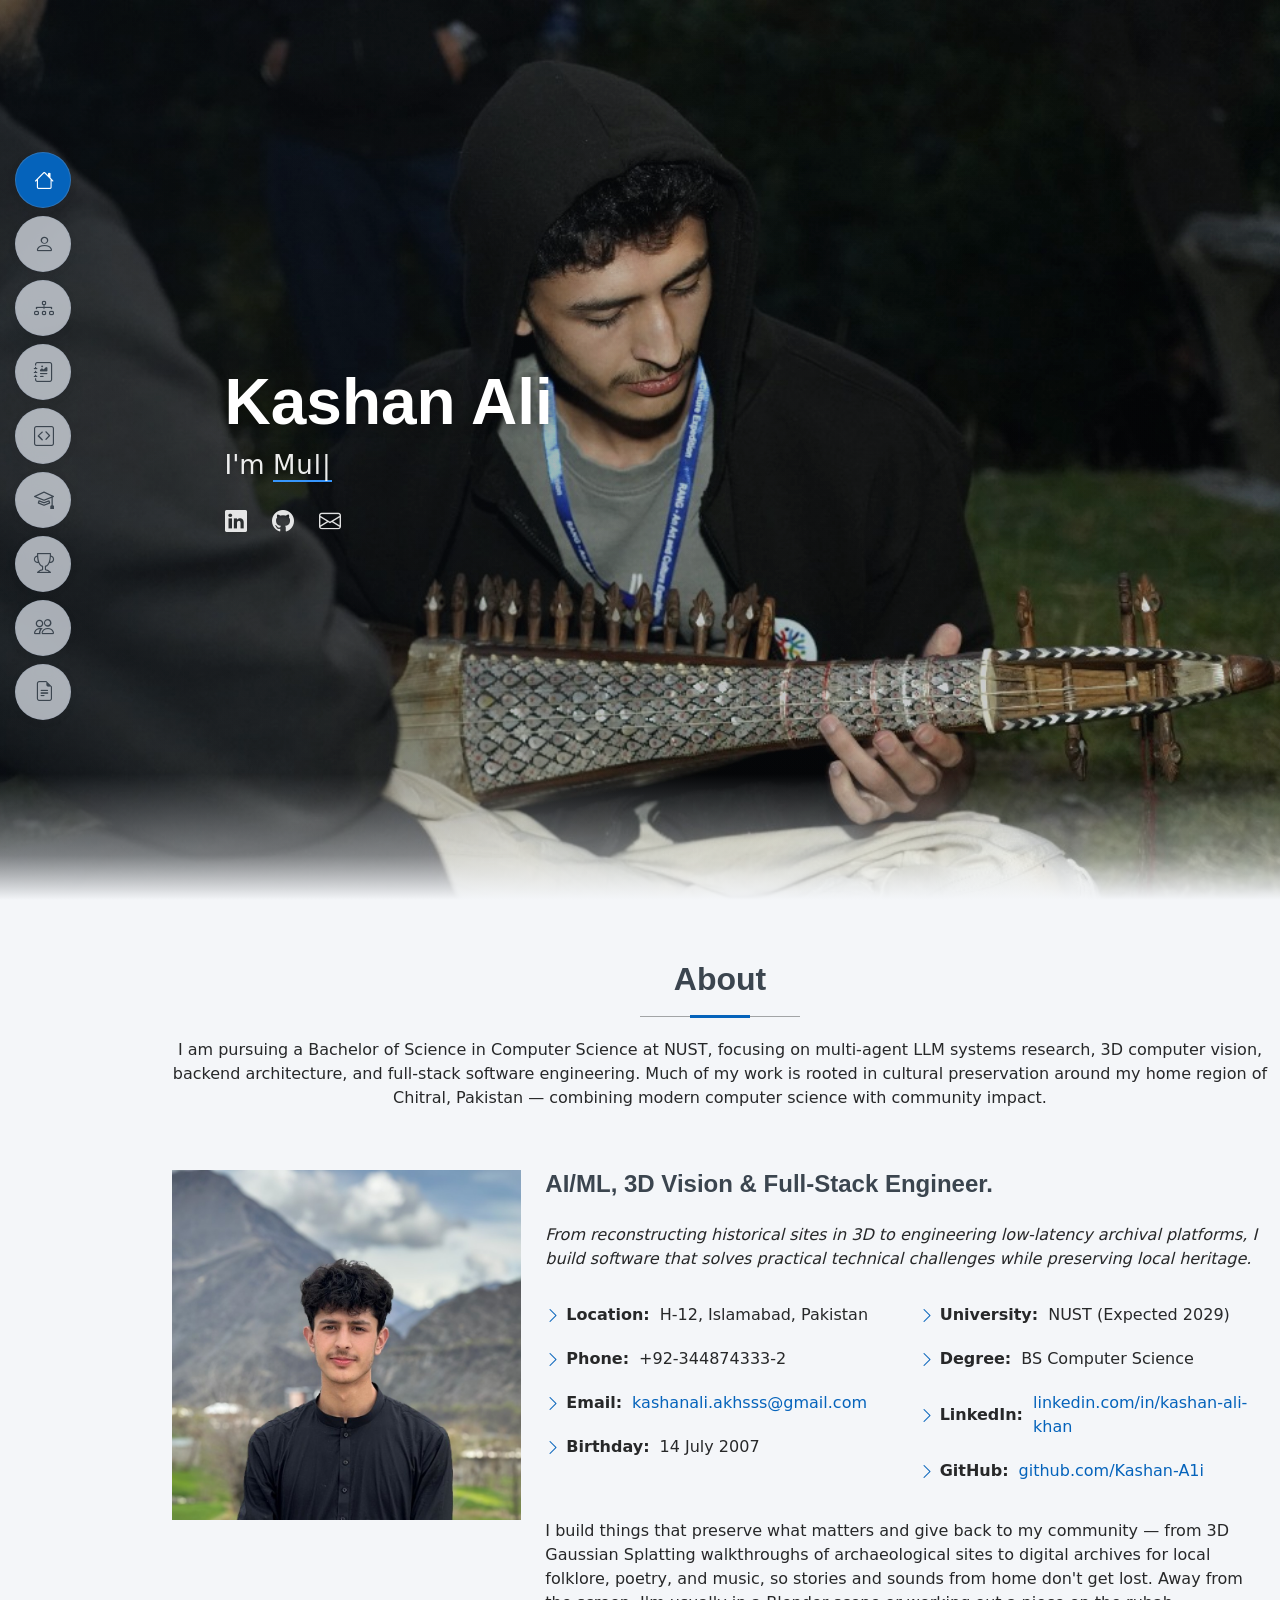
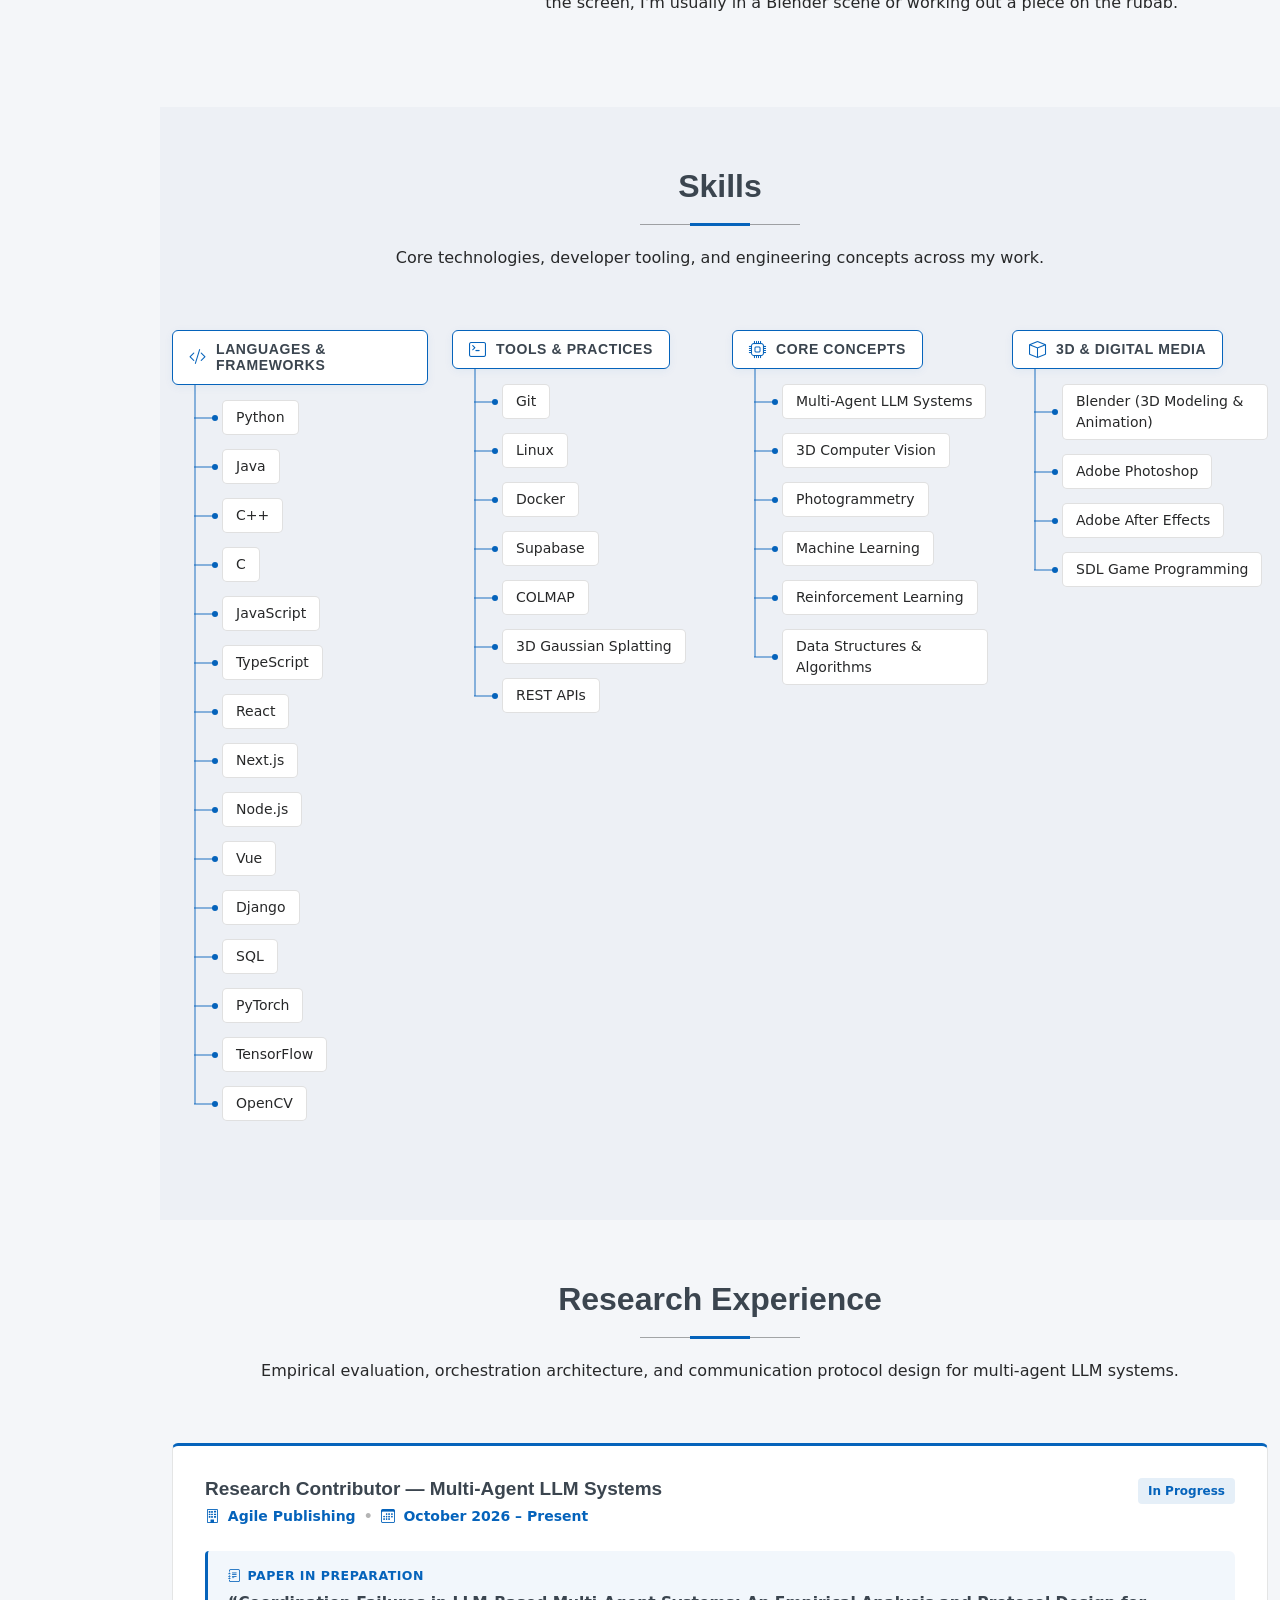
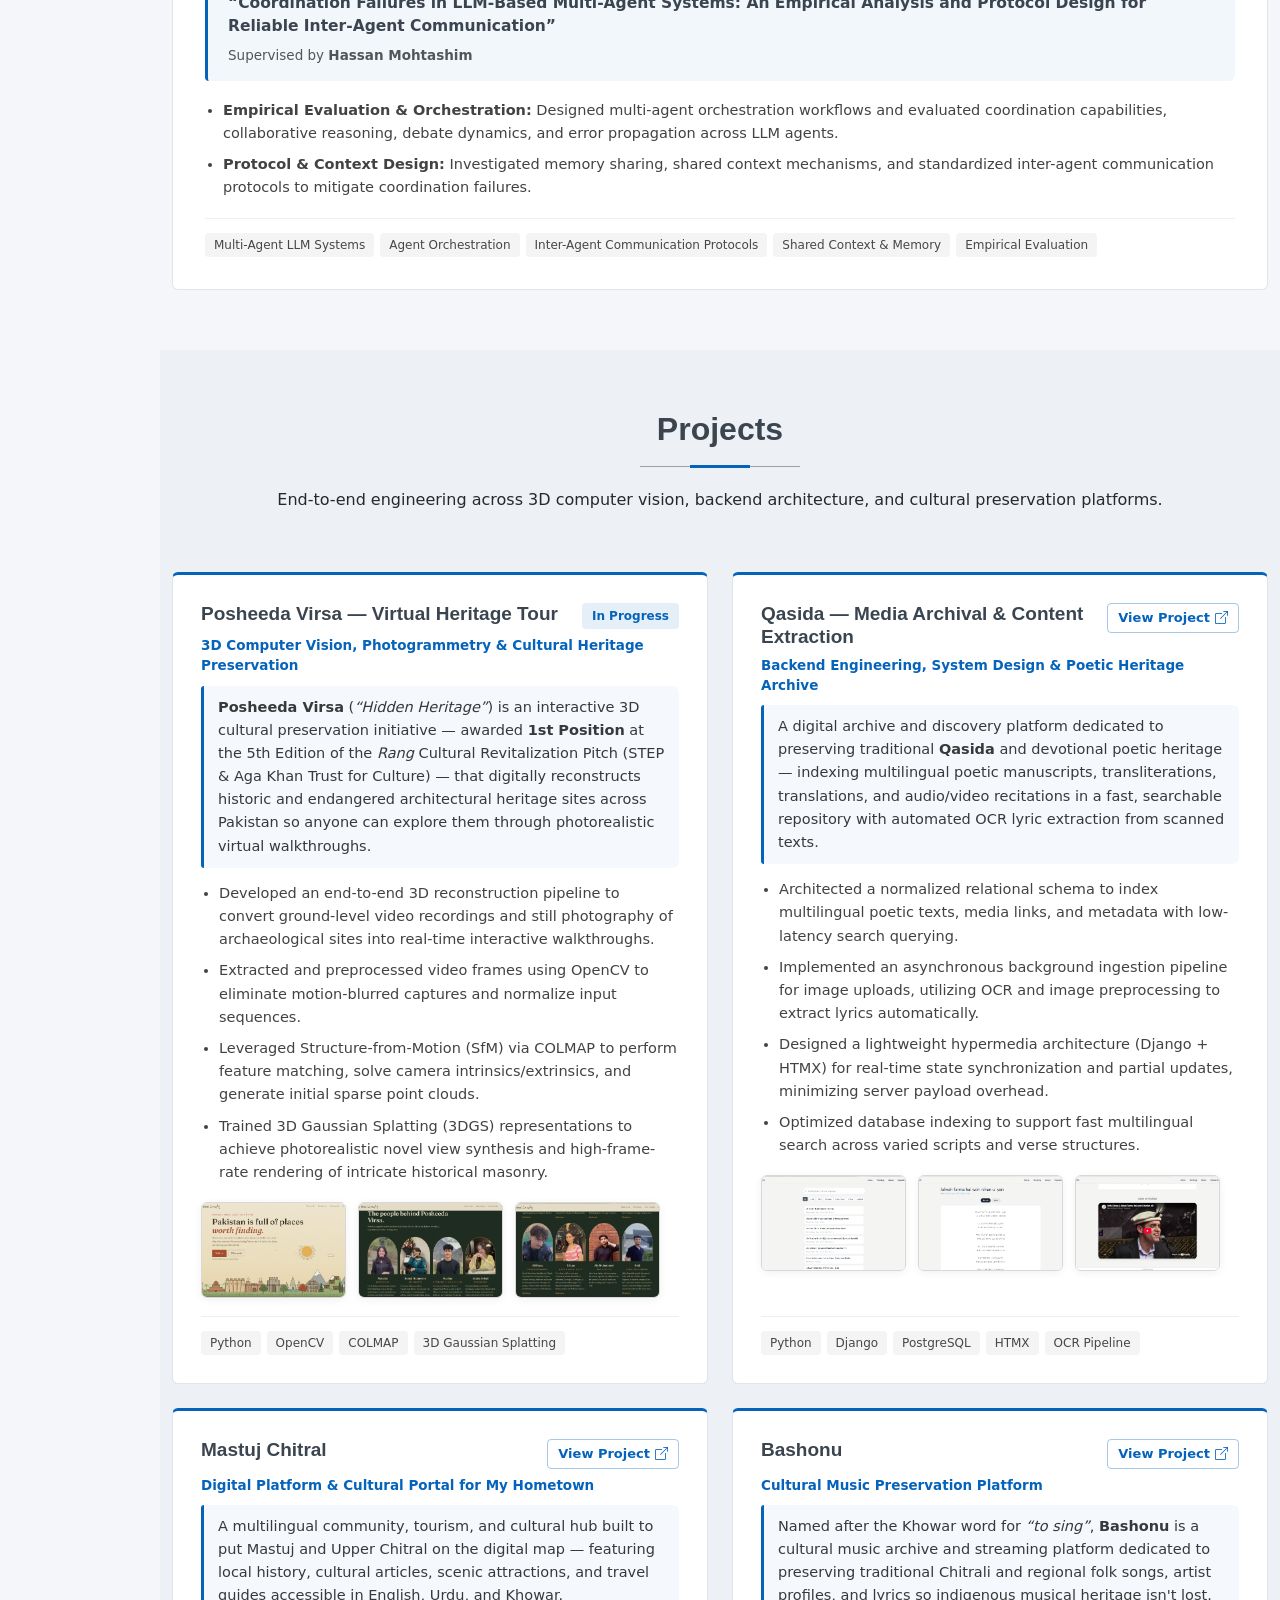
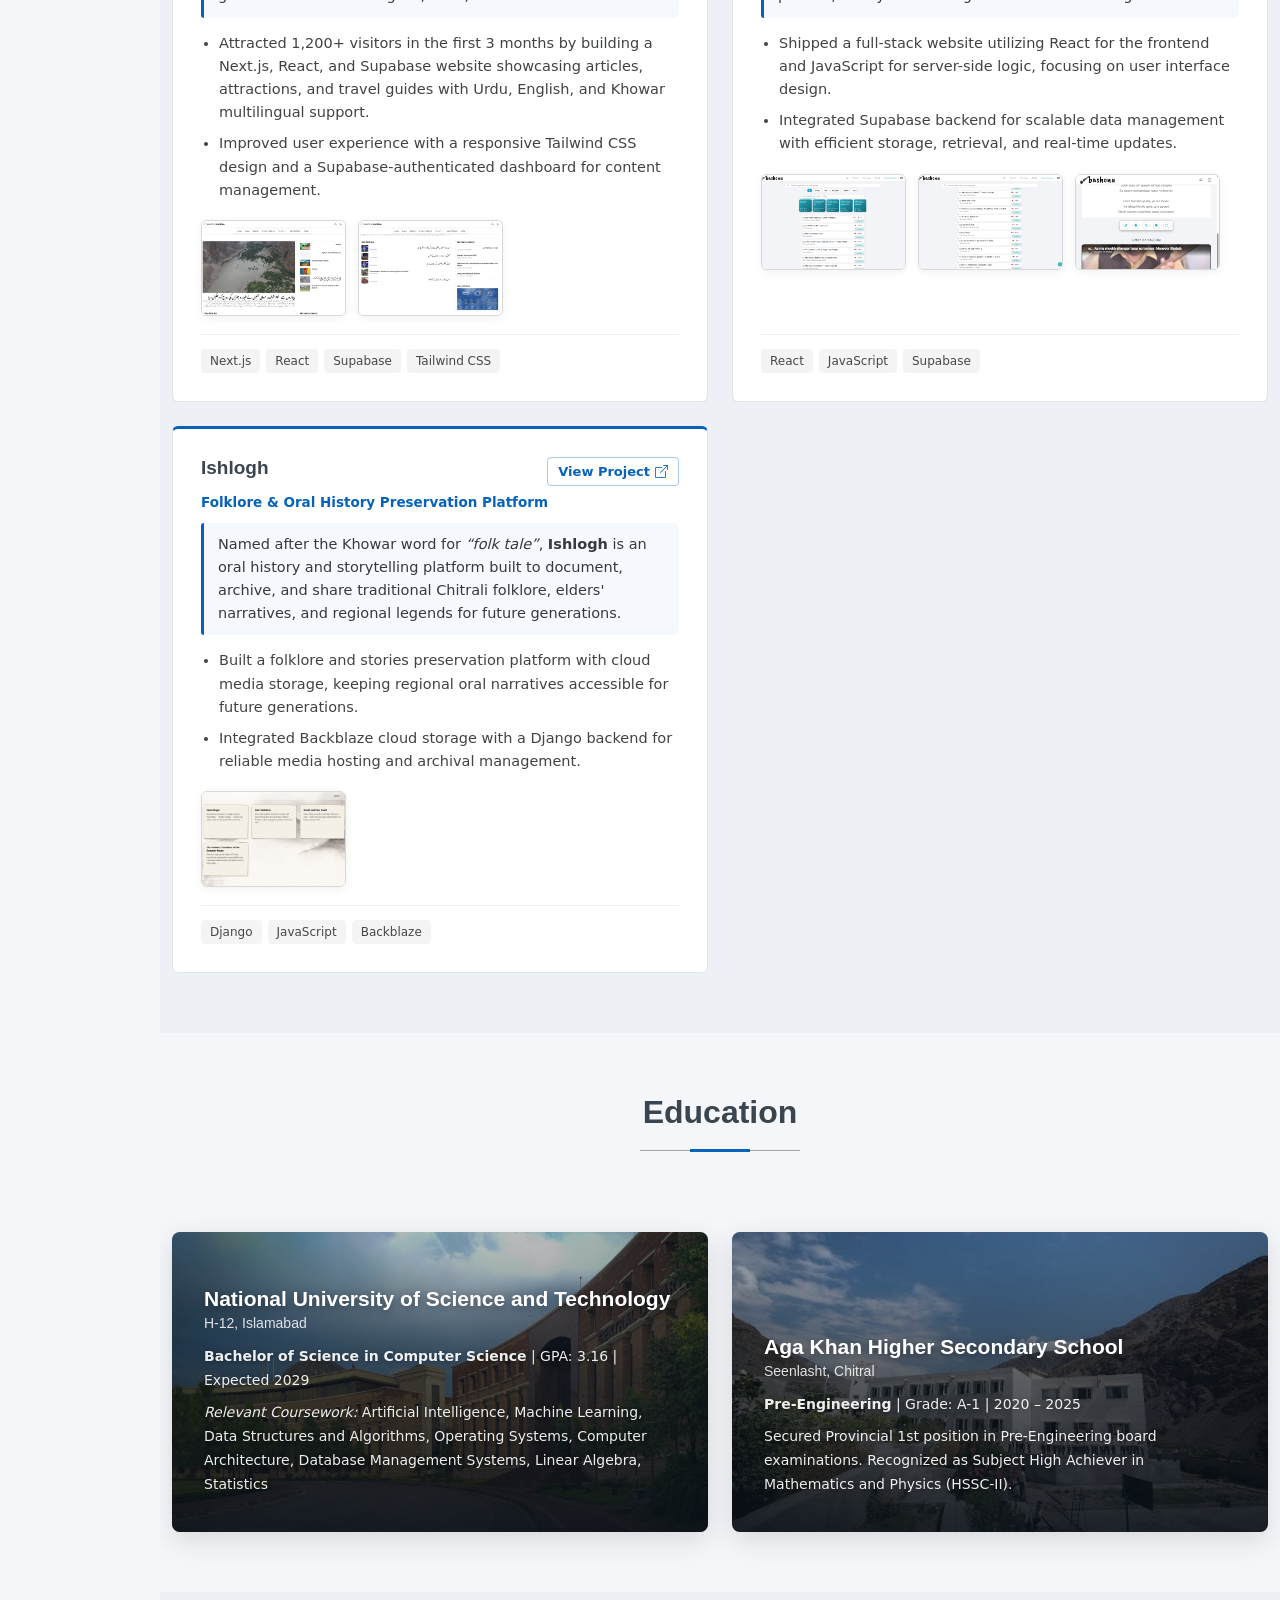
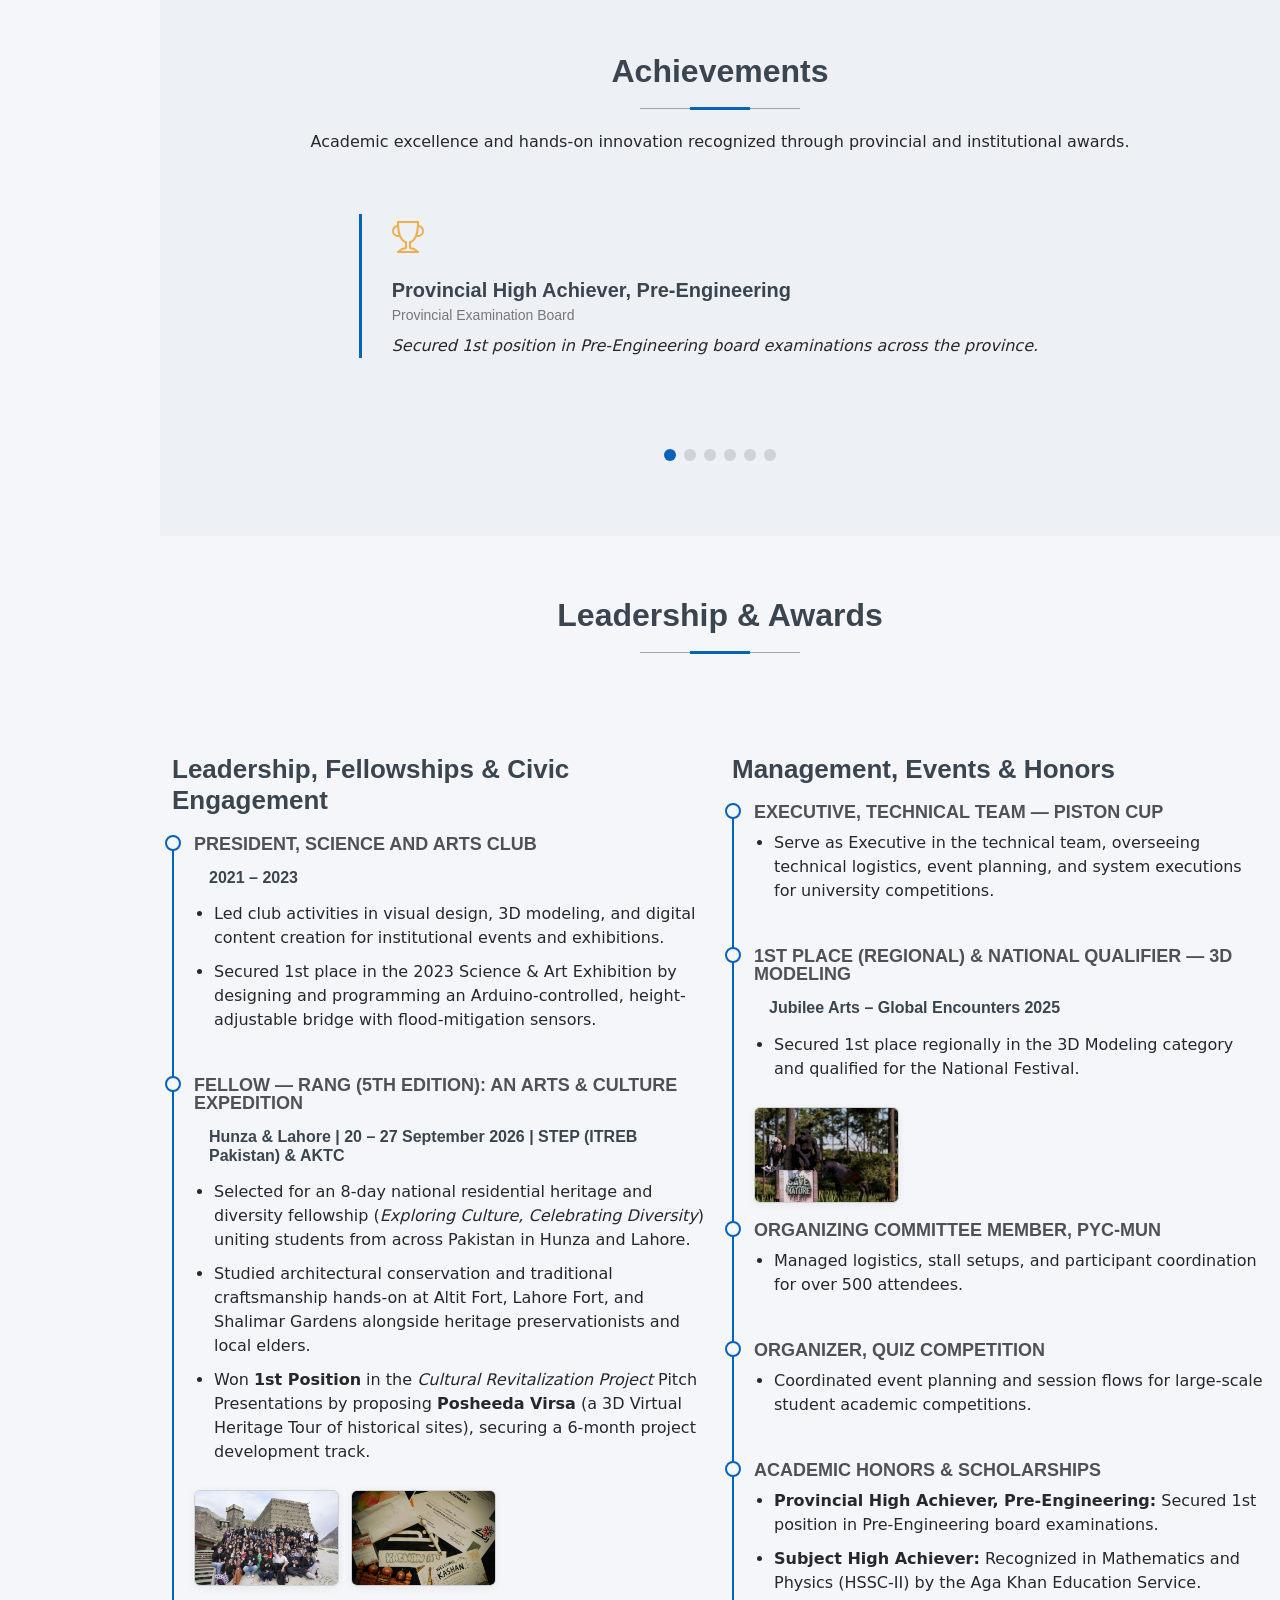
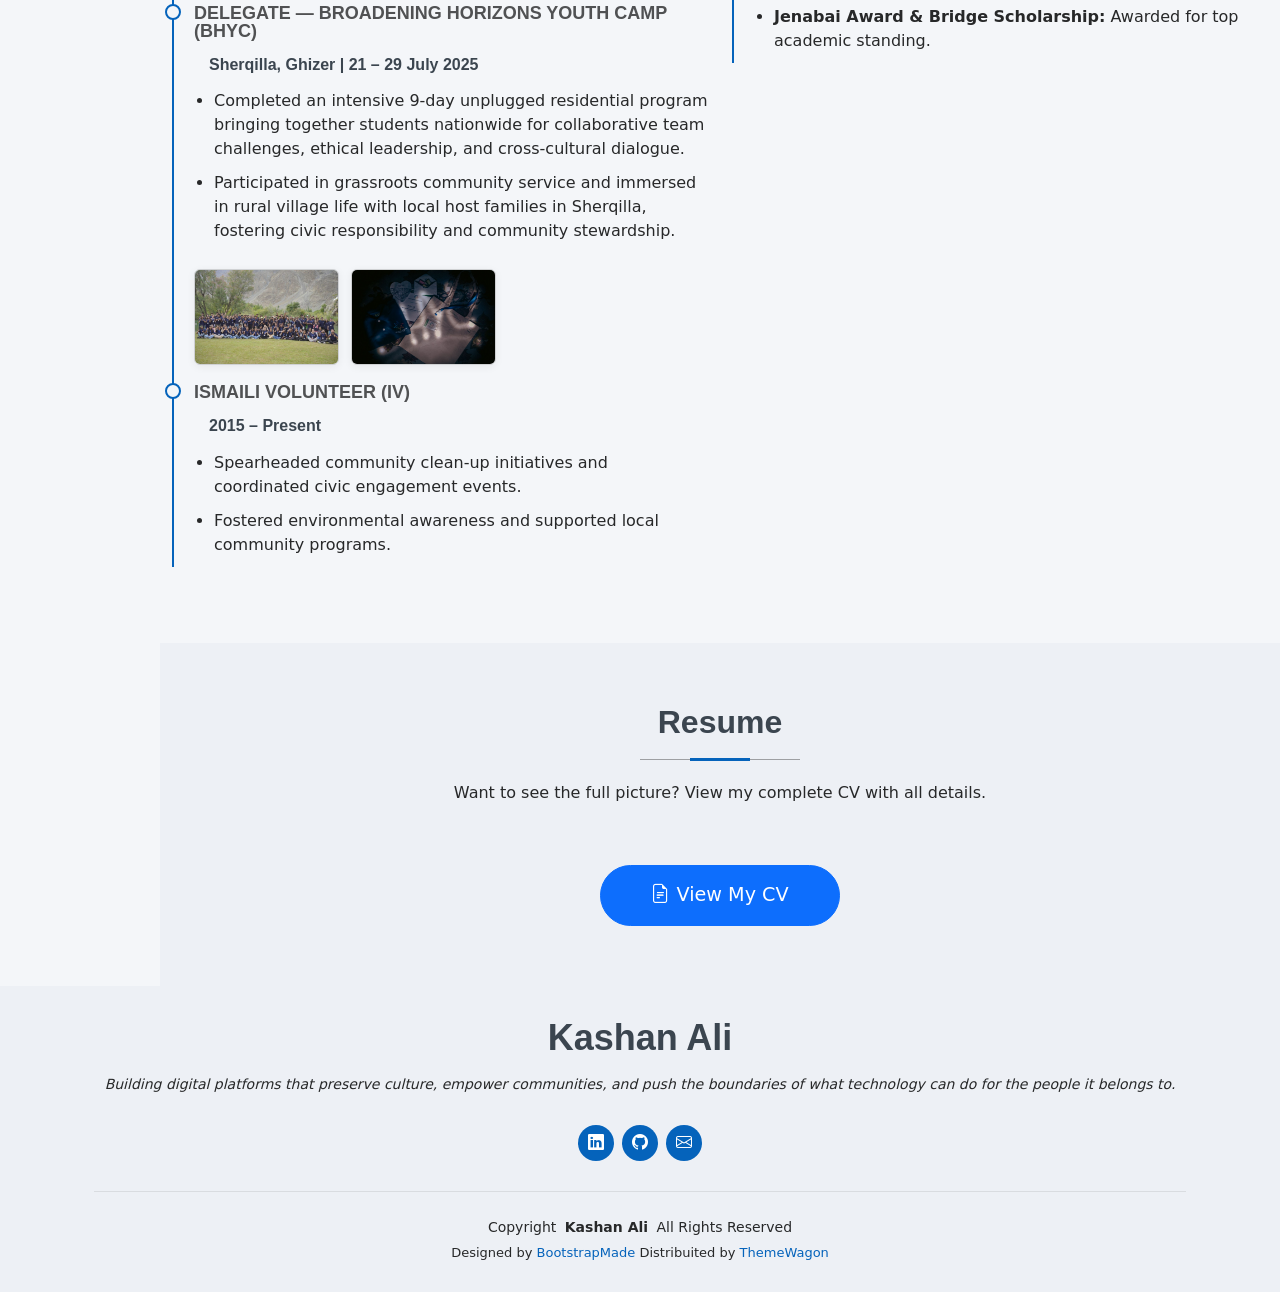
==== commit cb9030f5: "Add project overview descriptions and GLightbox screenshot galleries for all projects" ====
--- a/index.html
+++ b/index.html
@@ -25,7 +25,7 @@
   <link href="assets/vendor/swiper/swiper-bundle.min.css" rel="stylesheet">
 
   <!-- Main CSS File -->
-  <link href="assets/css/main.css?v=7" rel="stylesheet">
+  <link href="assets/css/main.css?v=9" rel="stylesheet">
 
   <!-- =======================================================
   * Template Name: MyResume
@@ -293,21 +293,35 @@
 
         <div class="row gy-4" data-aos="fade-up" data-aos-delay="100">
 
-          <!-- Project 1: Virtual Heritage Tour -->
+          <!-- Project 1: Posheeda Virsa — Virtual Heritage Tour -->
           <div class="col-lg-6">
             <div class="project-card">
               <div>
                 <div class="project-card-header">
-                  <h4>Virtual Heritage Tour</h4>
+                  <h4>Posheeda Virsa — Virtual Heritage Tour</h4>
                   <span class="project-status-badge">In Progress</span>
                 </div>
-                <div class="project-domain">3D Computer Vision &amp; Photogrammetry</div>
+                <div class="project-domain">3D Computer Vision, Photogrammetry &amp; Cultural Heritage Preservation</div>
+                <p class="project-summary">
+                  <strong>Posheeda Virsa</strong> (<em>“Hidden Heritage”</em>) is an interactive 3D cultural preservation initiative — awarded <strong>1st Position</strong> at the 5th Edition of the <em>Rang</em> Cultural Revitalization Pitch (STEP &amp; Aga Khan Trust for Culture) — that digitally reconstructs historic and endangered architectural heritage sites across Pakistan so anyone can explore them through photorealistic virtual walkthroughs.
+                </p>
                 <ul class="project-bullets">
                   <li>Developed an end-to-end 3D reconstruction pipeline to convert ground-level video recordings and still photography of archaeological sites into real-time interactive walkthroughs.</li>
                   <li>Extracted and preprocessed video frames using OpenCV to eliminate motion-blurred captures and normalize input sequences.</li>
                   <li>Leveraged Structure-from-Motion (SfM) via COLMAP to perform feature matching, solve camera intrinsics/extrinsics, and generate initial sparse point clouds.</li>
                   <li>Trained 3D Gaussian Splatting (3DGS) representations to achieve photorealistic novel view synthesis and high-frame-rate rendering of intricate historical masonry.</li>
                 </ul>
+                <div class="resume-media-grid project-media-grid">
+                  <a href="assets/img/portfolio/posheeda-virsa-home.png" class="glightbox resume-media-thumb" data-gallery="posheeda-virsa-gallery" data-glightbox="title: Posheeda Virsa — Virtual Heritage Platform Landing Page">
+                    <img src="assets/img/portfolio/posheeda-virsa-home.png?v=2" alt="Posheeda Virsa Landing Page" loading="lazy">
+                  </a>
+                  <a href="assets/img/portfolio/posheeda-virsa-team-1.jpg" class="glightbox resume-media-thumb" data-gallery="posheeda-virsa-gallery" data-glightbox="title: Posheeda Virsa — The Team (Kashan — Developer &amp; Logic Builder)">
+                    <img src="assets/img/portfolio/posheeda-virsa-team-1.jpg?v=2" alt="Posheeda Virsa Team — Kashan (Developer &amp; Logic Builder)" loading="lazy">
+                  </a>
+                  <a href="assets/img/portfolio/posheeda-virsa-team-2.jpg" class="glightbox resume-media-thumb" data-gallery="posheeda-virsa-gallery" data-glightbox="title: Posheeda Virsa — Research, Media &amp; Leadership Team">
+                    <img src="assets/img/portfolio/posheeda-virsa-team-2.jpg?v=2" alt="Posheeda Virsa Team Members" loading="lazy">
+                  </a>
+                </div>
               </div>
               <div class="project-tech-stack">
                 <span class="project-tech-tag">Python</span>
@@ -326,13 +340,27 @@
                   <h4>Qasida — Media Archival &amp; Content Extraction</h4>
                   <a href="https://theqasida.com" target="_blank" class="project-link-btn">View Project <i class="bi bi-box-arrow-up-right"></i></a>
                 </div>
-                <div class="project-domain">Backend Engineering &amp; System Design</div>
+                <div class="project-domain">Backend Engineering, System Design &amp; Poetic Heritage Archive</div>
+                <p class="project-summary">
+                  A digital archive and discovery platform dedicated to preserving traditional <strong>Qasida</strong> and devotional poetic heritage — indexing multilingual poetic manuscripts, transliterations, translations, and audio/video recitations in a fast, searchable repository with automated OCR lyric extraction from scanned texts.
+                </p>
                 <ul class="project-bullets">
                   <li>Architected a normalized relational schema to index multilingual poetic texts, media links, and metadata with low-latency search querying.</li>
                   <li>Implemented an asynchronous background ingestion pipeline for image uploads, utilizing OCR and image preprocessing to extract lyrics automatically.</li>
                   <li>Designed a lightweight hypermedia architecture (Django + HTMX) for real-time state synchronization and partial updates, minimizing server payload overhead.</li>
                   <li>Optimized database indexing to support fast multilingual search across varied scripts and verse structures.</li>
                 </ul>
+                <div class="resume-media-grid project-media-grid">
+                  <a href="assets/img/portfolio/qasida-home.png" class="glightbox resume-media-thumb" data-gallery="qasida-gallery" data-glightbox="title: Qasida — Multilingual Poetic Archive &amp; Instant Search">
+                    <img src="assets/img/portfolio/qasida-home.png?v=2" alt="Qasida Home &amp; Multilingual Search" loading="lazy">
+                  </a>
+                  <a href="assets/img/portfolio/qasida-poem.png" class="glightbox resume-media-thumb" data-gallery="qasida-gallery" data-glightbox="title: Qasida — Dual-Script (Roman/Arabic) Verse Reader">
+                    <img src="assets/img/portfolio/qasida-poem.png?v=2" alt="Qasida Dual-Script Reader View" loading="lazy">
+                  </a>
+                  <a href="assets/img/portfolio/qasida-player.jpg" class="glightbox resume-media-thumb" data-gallery="qasida-gallery" data-glightbox="title: Qasida — Embedded Recitation Video Player">
+                    <img src="assets/img/portfolio/qasida-player.jpg?v=2" alt="Qasida Embedded Video Player" loading="lazy">
+                  </a>
+                </div>
               </div>
               <div class="project-tech-stack">
                 <span class="project-tech-tag">Python</span>
@@ -352,11 +380,22 @@
                   <h4>Mastuj Chitral</h4>
                   <a href="https://mastujchitral.com" target="_blank" class="project-link-btn">View Project <i class="bi bi-box-arrow-up-right"></i></a>
                 </div>
-                <div class="project-domain">Digital Platform for My Hometown</div>
+                <div class="project-domain">Digital Platform &amp; Cultural Portal for My Hometown</div>
+                <p class="project-summary">
+                  A multilingual community, tourism, and cultural hub built to put Mastuj and Upper Chitral on the digital map — featuring local history, cultural articles, scenic attractions, and travel guides accessible in English, Urdu, and Khowar.
+                </p>
                 <ul class="project-bullets">
                   <li>Attracted 1,200+ visitors in the first 3 months by building a Next.js, React, and Supabase website showcasing articles, attractions, and travel guides with Urdu, English, and Khowar multilingual support.</li>
                   <li>Improved user experience with a responsive Tailwind CSS design and a Supabase-authenticated dashboard for content management.</li>
                 </ul>
+                <div class="resume-media-grid project-media-grid">
+                  <a href="assets/img/portfolio/mastuj-home.png" class="glightbox resume-media-thumb" data-gallery="mastuj-gallery" data-glightbox="title: Mastuj Chitral — Regional News, Culture &amp; Tourism Portal">
+                    <img src="assets/img/portfolio/mastuj-home.png" alt="Mastuj Chitral Landing Page" loading="lazy">
+                  </a>
+                  <a href="assets/img/portfolio/mastuj-articles.png" class="glightbox resume-media-thumb" data-gallery="mastuj-gallery" data-glightbox="title: Mastuj Chitral — Multilingual Articles, Announcements &amp; Live Weather">
+                    <img src="assets/img/portfolio/mastuj-articles.png" alt="Mastuj Chitral Articles and Weather" loading="lazy">
+                  </a>
+                </div>
               </div>
               <div class="project-tech-stack">
                 <span class="project-tech-tag">Next.js</span>
@@ -375,11 +414,25 @@
                   <h4>Bashonu</h4>
                   <a href="https://bashonu.com" target="_blank" class="project-link-btn">View Project <i class="bi bi-box-arrow-up-right"></i></a>
                 </div>
-                <div class="project-domain">Cultural Music Preservation Website</div>
+                <div class="project-domain">Cultural Music Preservation Platform</div>
+                <p class="project-summary">
+                  Named after the Khowar word for <em>“to sing”</em>, <strong>Bashonu</strong> is a cultural music archive and streaming platform dedicated to preserving traditional Chitrali and regional folk songs, artist profiles, and lyrics so indigenous musical heritage isn't lost.
+                </p>
                 <ul class="project-bullets">
                   <li>Shipped a full-stack website utilizing React for the frontend and JavaScript for server-side logic, focusing on user interface design.</li>
                   <li>Integrated Supabase backend for scalable data management with efficient storage, retrieval, and real-time updates.</li>
                 </ul>
+                <div class="resume-media-grid project-media-grid">
+                  <a href="assets/img/portfolio/bashonu-home.png" class="glightbox resume-media-thumb" data-gallery="bashonu-gallery" data-glightbox="title: Bashonu — Cultural Music Archive &amp; Language Filters">
+                    <img src="assets/img/portfolio/bashonu-home.png" alt="Bashonu Music Archive Home" loading="lazy">
+                  </a>
+                  <a href="assets/img/portfolio/bashonu-catalog.png" class="glightbox resume-media-thumb" data-gallery="bashonu-gallery" data-glightbox="title: Bashonu — Regional Folk Song Catalog &amp; Poet Index">
+                    <img src="assets/img/portfolio/bashonu-catalog.png" alt="Bashonu Song Catalog" loading="lazy">
+                  </a>
+                  <a href="assets/img/portfolio/bashonu-player.png" class="glightbox resume-media-thumb" data-gallery="bashonu-gallery" data-glightbox="title: Bashonu — Embedded Video Player &amp; Interactive Reader Toolbar">
+                    <img src="assets/img/portfolio/bashonu-player.png" alt="Bashonu Embedded Video Player" loading="lazy">
+                  </a>
+                </div>
               </div>
               <div class="project-tech-stack">
                 <span class="project-tech-tag">React</span>
@@ -398,10 +451,18 @@
                   <a href="https://ishlogh-app.onrender.com" target="_blank" class="project-link-btn">View Project <i class="bi bi-box-arrow-up-right"></i></a>
                 </div>
                 <div class="project-domain">Folklore &amp; Oral History Preservation Platform</div>
+                <p class="project-summary">
+                  Named after the Khowar word for <em>“folk tale”</em>, <strong>Ishlogh</strong> is an oral history and storytelling platform built to document, archive, and share traditional Chitrali folklore, elders' narratives, and regional legends for future generations.
+                </p>
                 <ul class="project-bullets">
                   <li>Built a folklore and stories preservation platform with cloud media storage, keeping regional oral narratives accessible for future generations.</li>
                   <li>Integrated Backblaze cloud storage with a Django backend for reliable media hosting and archival management.</li>
                 </ul>
+                <div class="resume-media-grid project-media-grid">
+                  <a href="assets/img/portfolio/ishlogh-home.jpg" class="glightbox resume-media-thumb" data-gallery="ishlogh-gallery" data-glightbox="title: Ishlogh — Chitrali Folklore &amp; Oral History Archive">
+                    <img src="assets/img/portfolio/ishlogh-home.jpg" alt="Ishlogh Folklore Archive" loading="lazy">
+                  </a>
+                </div>
               </div>
               <div class="project-tech-stack">
                 <span class="project-tech-tag">Django</span>
@@ -577,7 +638,7 @@
                       </p>
                       <h3>1st Position — Cultural Revitalization Project (Rang Expedition)</h3>
                       <h4>STEP (ITREB Pakistan) &amp; Aga Khan Trust for Culture (AKTC)</h4>
-                      <p>Awarded 1st position in the Cultural Revitalization Project Pitch Presentations at the 5th edition of Rang for proposing an interactive 3D Virtual Heritage Tour of historical sites, launching a 6-month implementation phase.</p>
+                      <p>Awarded 1st position in the Cultural Revitalization Project Pitch Presentations at the 5th edition of Rang for proposing <em>Posheeda Virsa</em> — an interactive 3D Virtual Heritage Tour of historical sites, launching a 6-month implementation phase.</p>
                     </div>
                   </div>
                 </div>
@@ -622,7 +683,7 @@
               <ul>
                 <li>Selected for an 8-day national residential heritage and diversity fellowship (<em>Exploring Culture, Celebrating Diversity</em>) uniting students from across Pakistan in Hunza and Lahore.</li>
                 <li>Studied architectural conservation and traditional craftsmanship hands-on at Altit Fort, Lahore Fort, and Shalimar Gardens alongside heritage preservationists and local elders.</li>
-                <li>Won <strong>1st Position</strong> in the <em>Cultural Revitalization Project</em> Pitch Presentations by proposing a 3D Virtual Heritage Tour of historical sites, securing a 6-month project development track.</li>
+                <li>Won <strong>1st Position</strong> in the <em>Cultural Revitalization Project</em> Pitch Presentations by proposing <strong>Posheeda Virsa</strong> (a 3D Virtual Heritage Tour of historical sites), securing a 6-month project development track.</li>
               </ul>
               <div class="resume-media-grid">
                 <a href="assets/img/rang-altit-fort.jpg" class="glightbox resume-media-thumb" data-gallery="rang-gallery">
--- a/assets/css/main.css
+++ b/assets/css/main.css
@@ -888,6 +888,17 @@
   font-size: 13.5px;
   font-weight: 600;
   color: var(--accent-color);
+  margin-bottom: 10px;
+}
+
+.project-summary {
+  font-size: 14.5px;
+  line-height: 1.6;
+  color: color-mix(in srgb, var(--default-color), transparent 8%);
+  background-color: color-mix(in srgb, var(--accent-color), transparent 96%);
+  border-left: 3px solid var(--accent-color);
+  border-radius: 3px 6px 6px 3px;
+  padding: 10px 14px;
   margin-bottom: 14px;
 }
 
@@ -905,6 +916,15 @@
 
 .project-bullets li:last-child {
   margin-bottom: 0;
+}
+
+.project-media-grid {
+  margin-top: 14px;
+  margin-bottom: 18px;
+}
+
+.project-media-grid .resume-media-thumb img {
+  object-position: top center;
 }
 
 .project-tech-stack {
